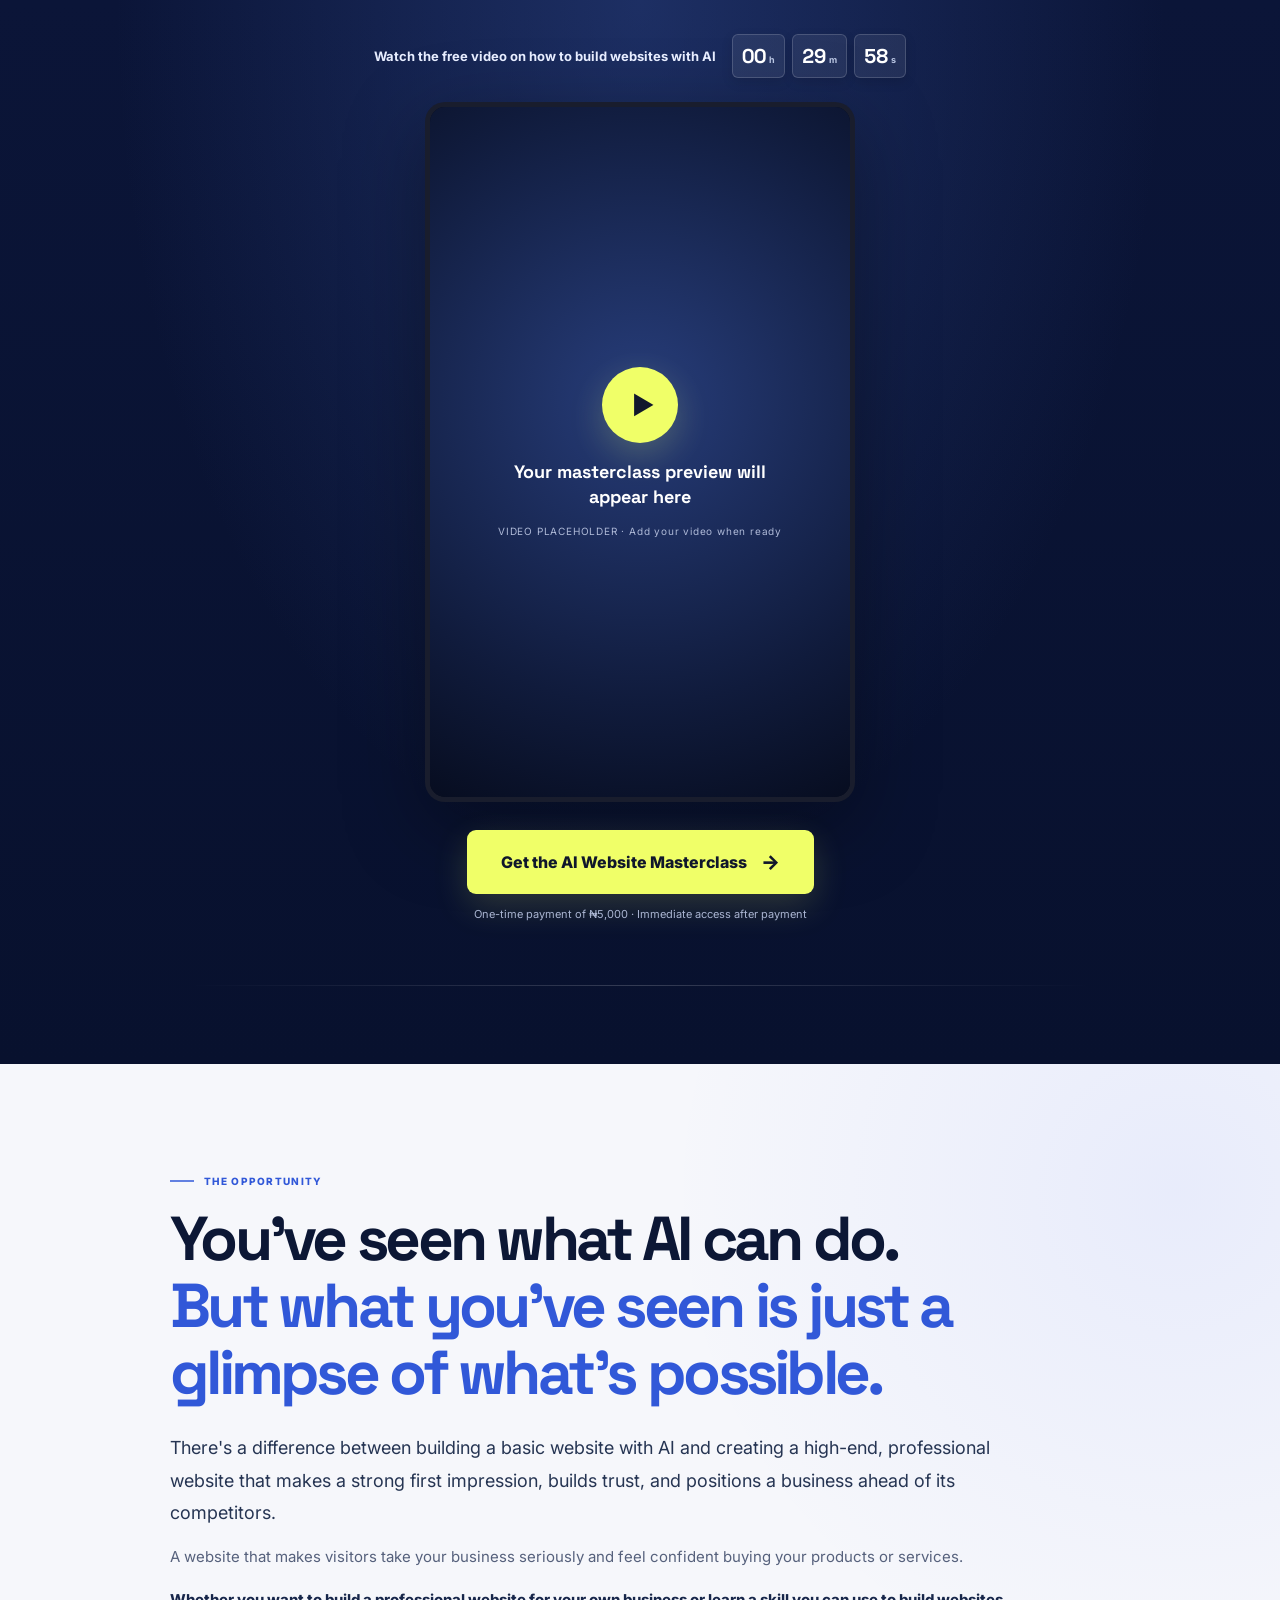
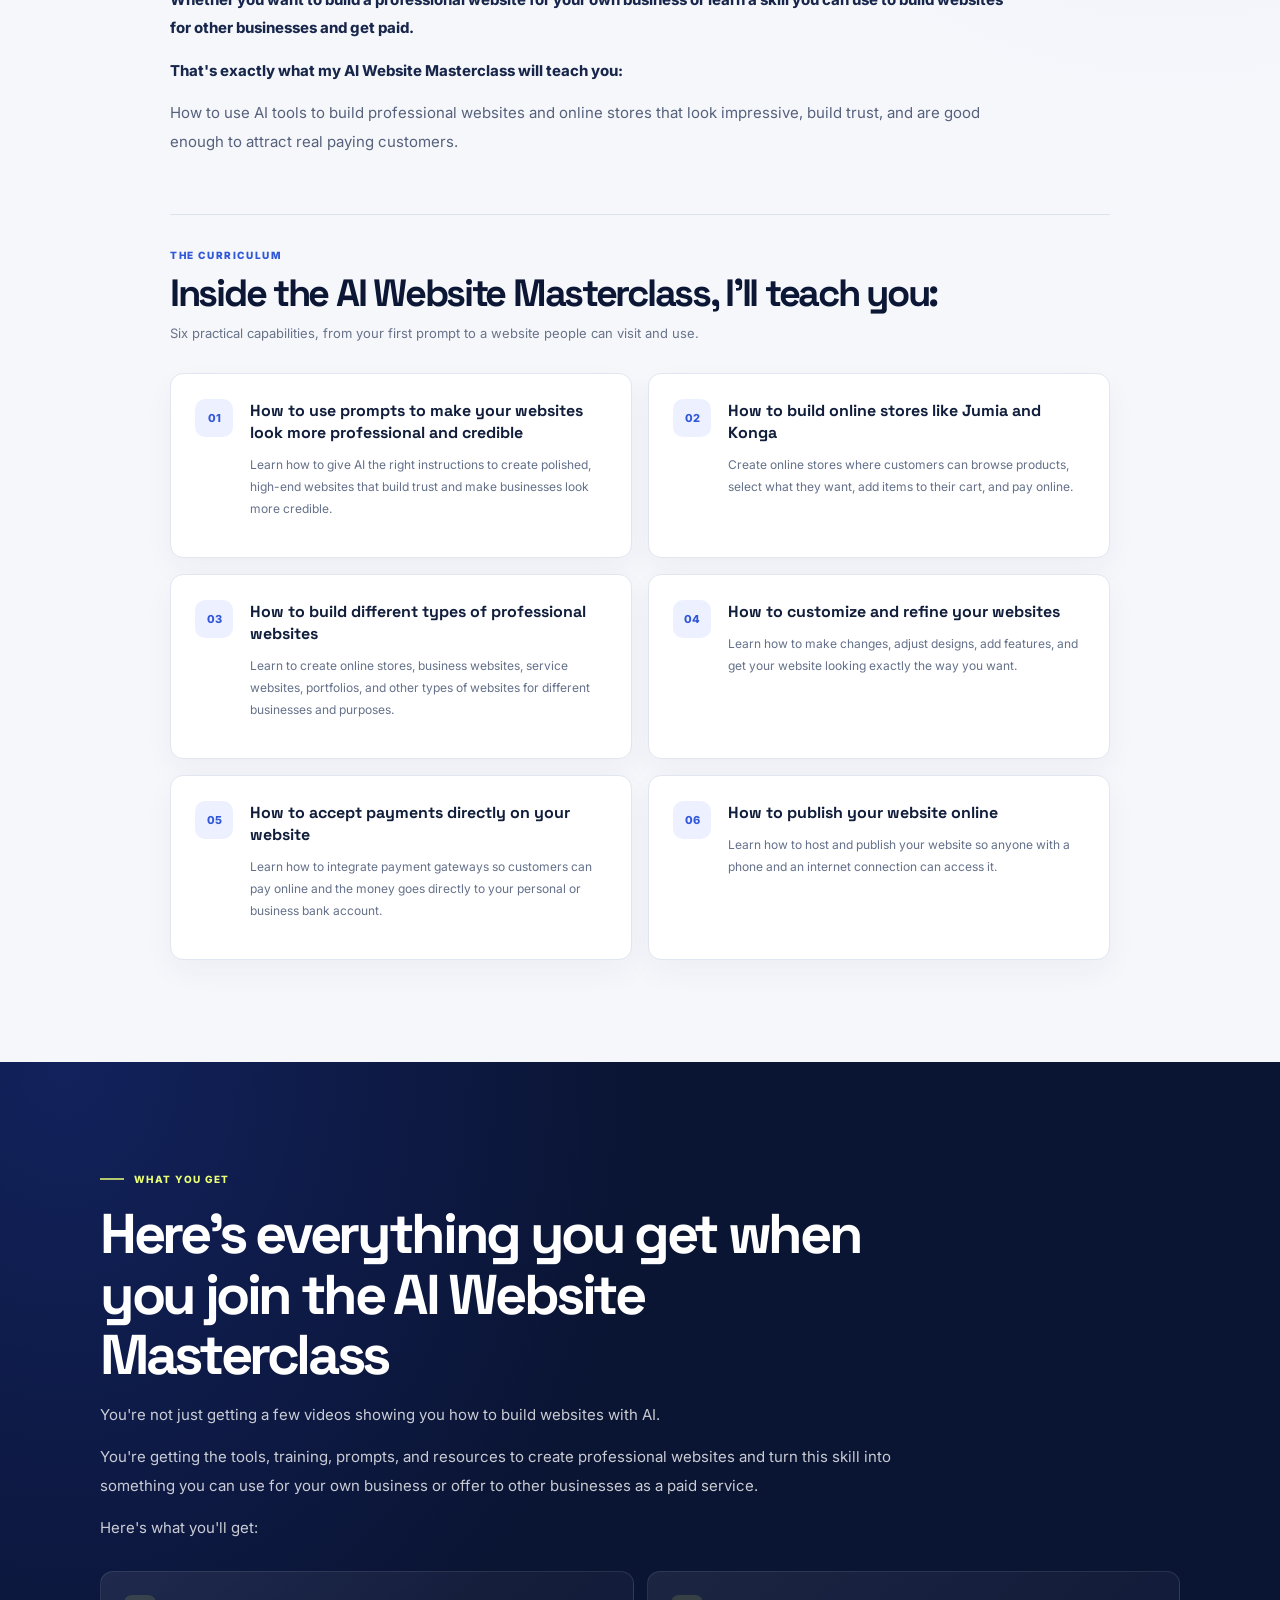
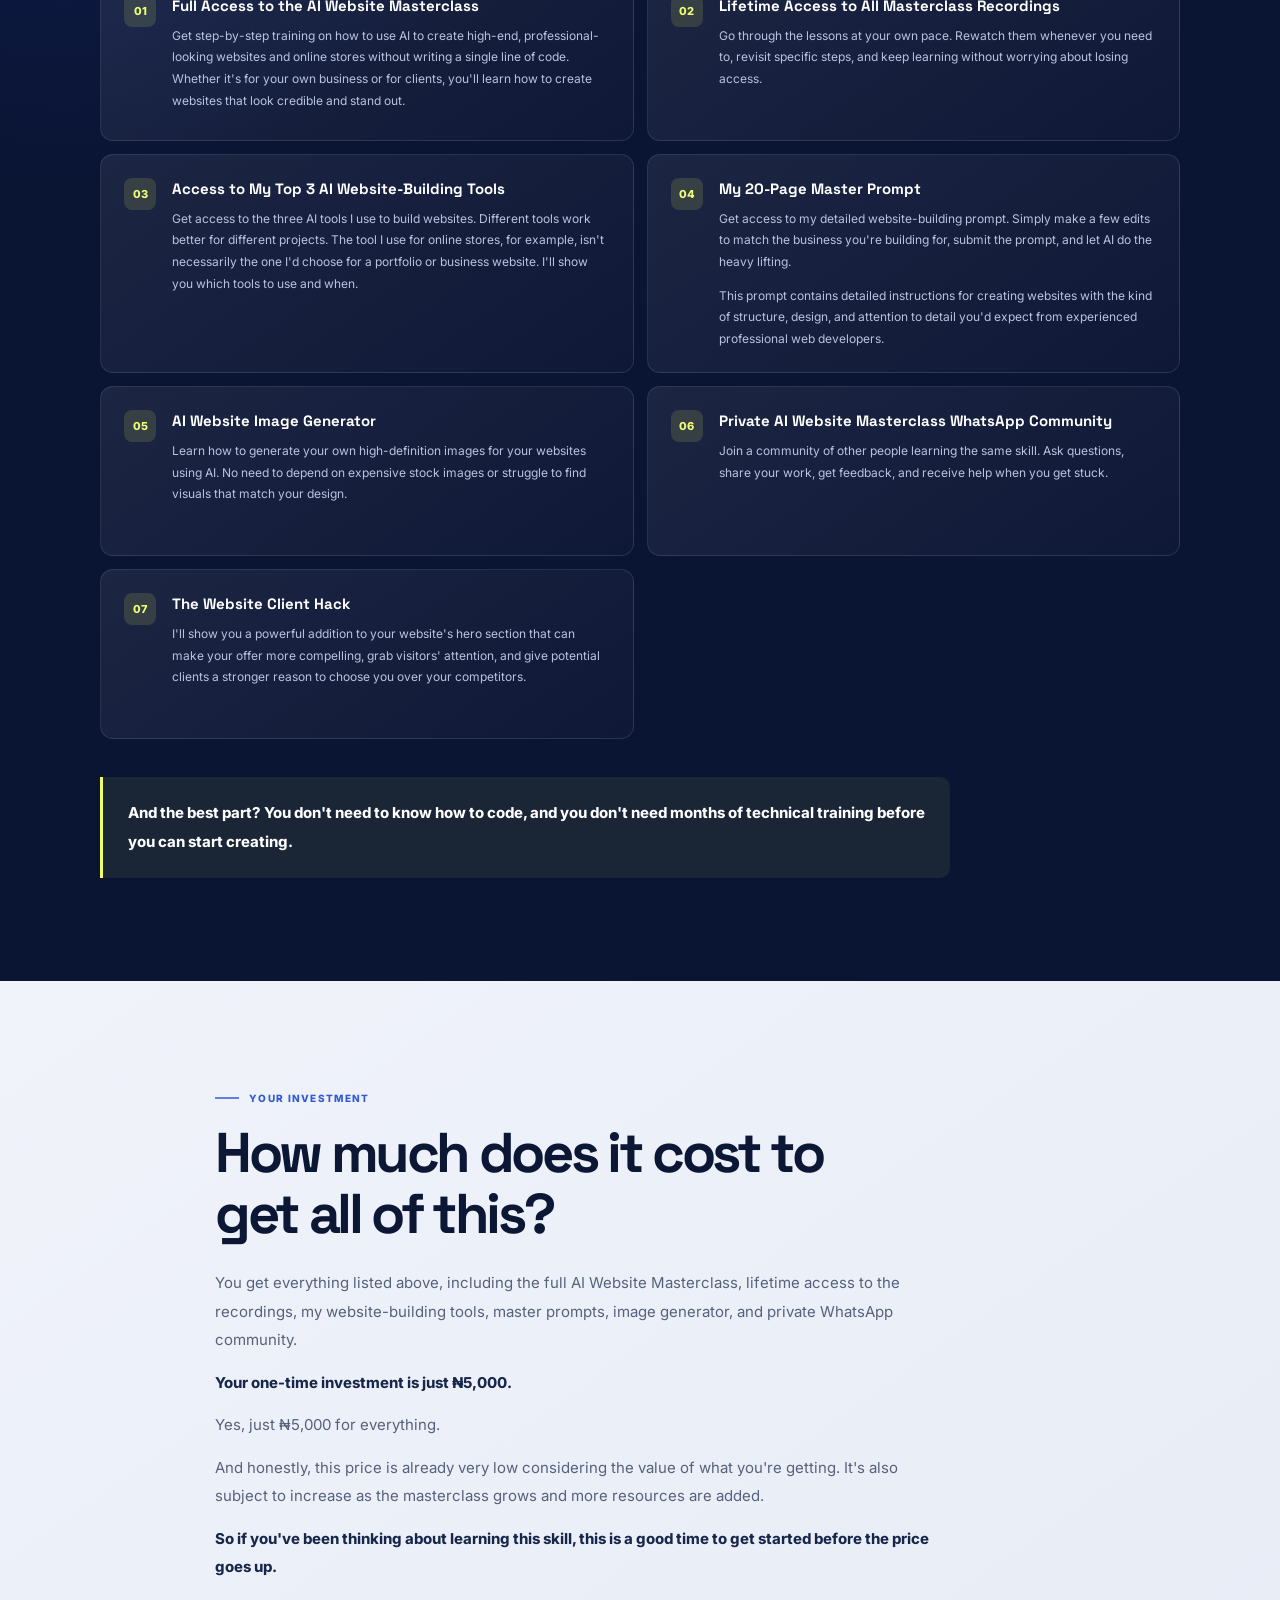
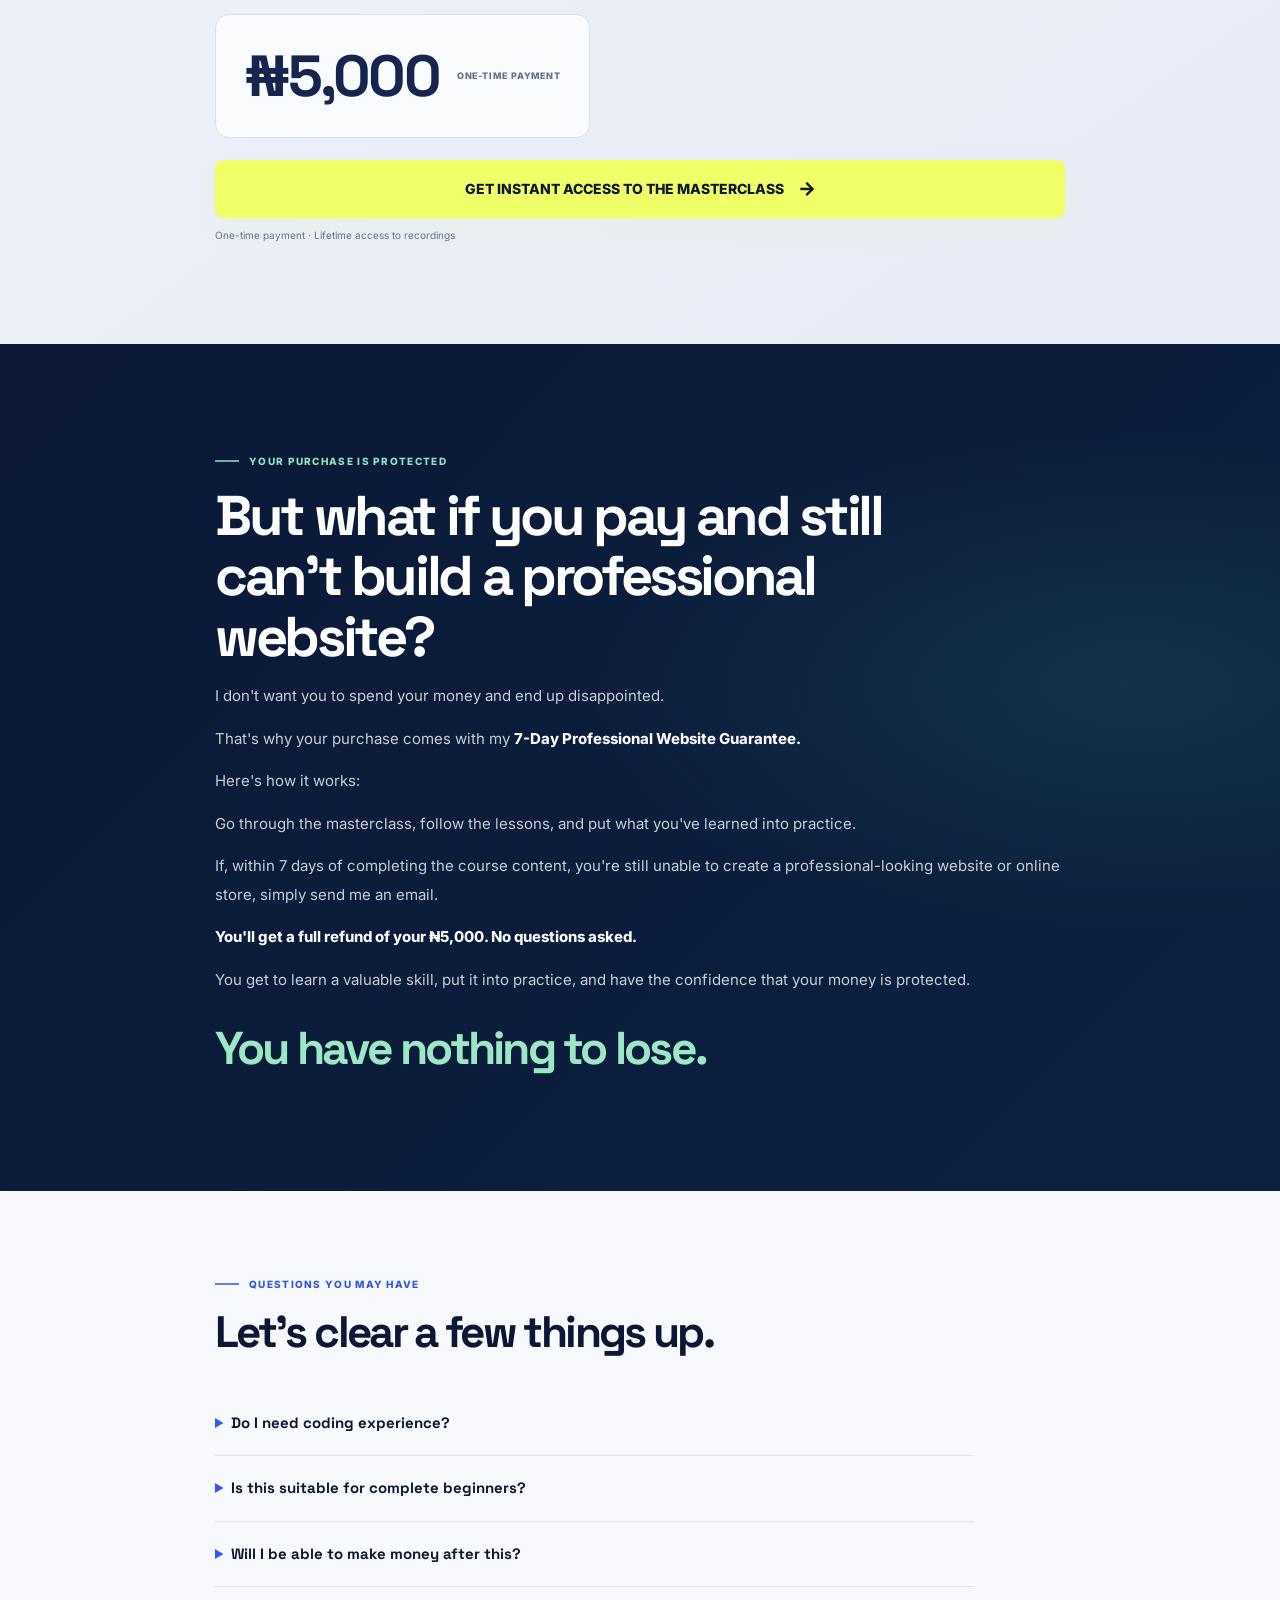
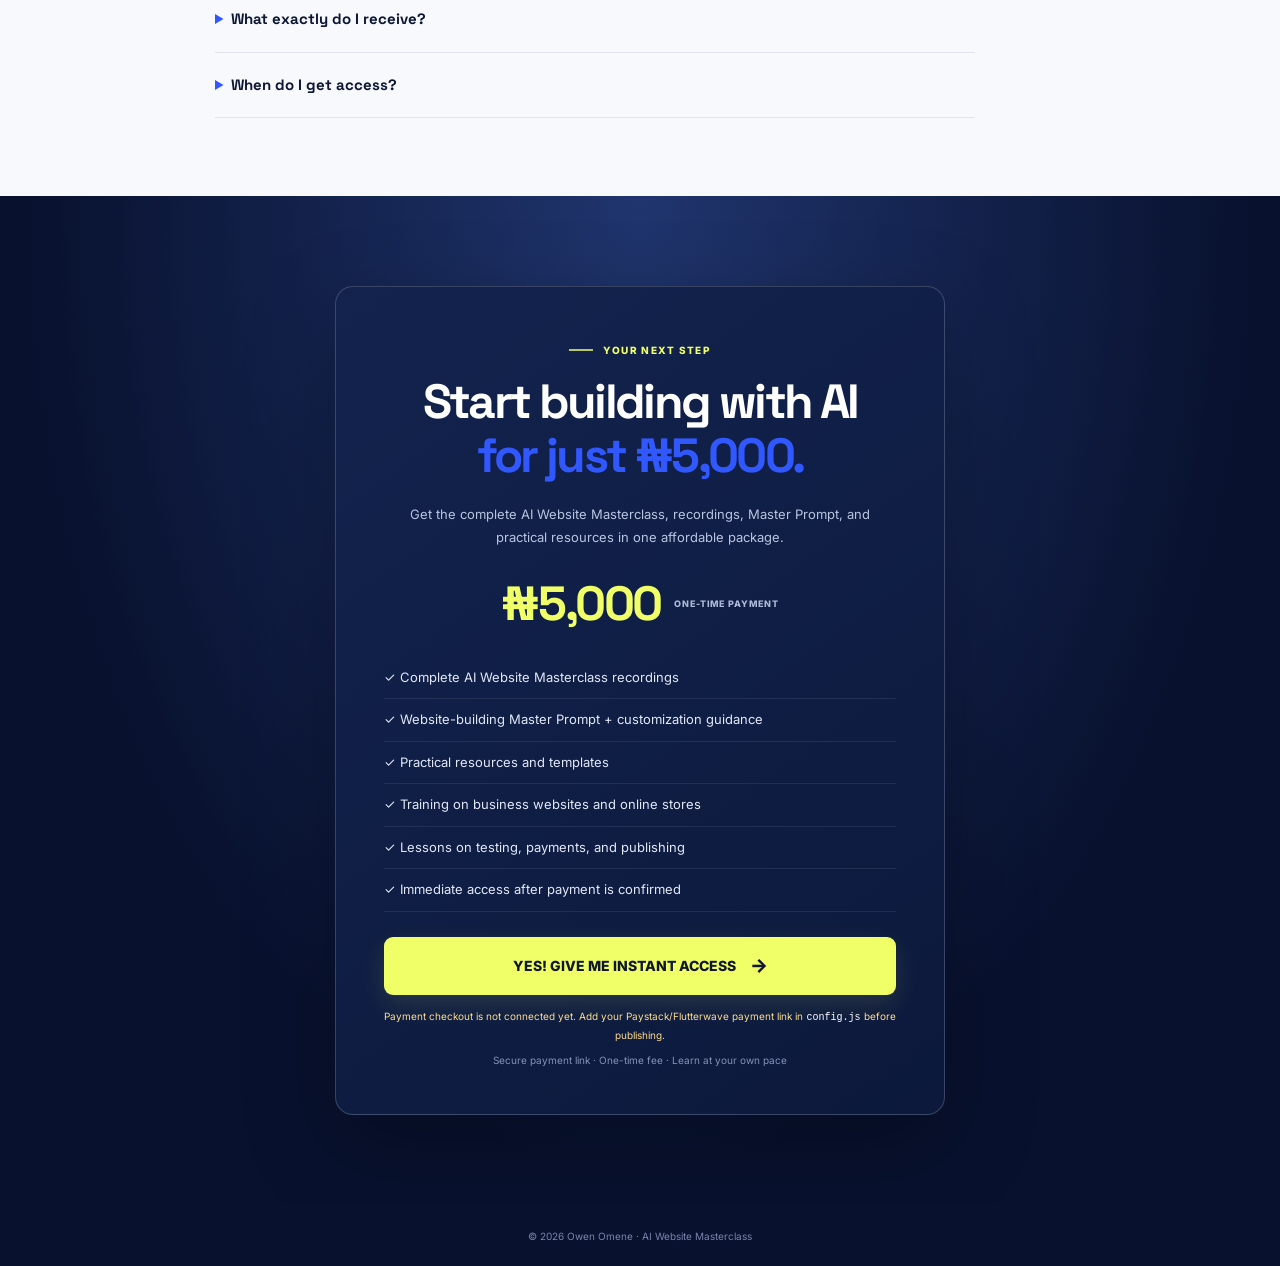
==== sales/index.html @ 0c5947be "Add files via upload" ====
<!doctype html><html lang="en"><head><meta charset="utf-8"><meta name="viewport" content="width=device-width,initial-scale=1"><meta name="theme-color" content="#0b1538"><meta name="description" content="Learn to build professional websites and online stores using AI. Get the AI Website Masterclass for ₦5,000 with immediate access."><title>AI Website Masterclass — Immediate Access for ₦5,000</title><link rel="preconnect" href="https://fonts.googleapis.com"><link rel="preconnect" href="https://fonts.gstatic.com" crossorigin><link href="https://fonts.googleapis.com/css2?family=Inter:wght@400;500;600;700;800&family=Space+Grotesk:wght@500;600;700&display=swap" rel="stylesheet"><link rel="stylesheet" href="../styles.css"><script src="../config.js"></script><script defer>document.addEventListener('DOMContentLoaded',()=>{const u=(window.APP_CONFIG||{}).PAYMENT_URL||'';document.querySelectorAll('[data-buy]').forEach(a=>{if(u && !u.includes('YOUR_'))a.href=u;else a.href='#checkout-note';});});</script></head><body class="sales-body">
<main>
<section class="sales-video-hero">
<div class="sales-timer-row"><span>Watch the free video on how to build websites with AI</span><div class="timer-boxes" aria-label="Offer timer"><div><strong id="timer-hours">00</strong><small>h</small></div><div><strong id="timer-minutes">30</strong><small>m</small></div><div><strong id="timer-seconds">00</strong><small>s</small></div></div></div>
<div class="sales-video-frame" id="sales-video"><div class="sales-video-placeholder"><div class="sales-play-icon">▶</div><strong>Your masterclass preview will appear here</strong><span>VIDEO PLACEHOLDER · Add your video when ready</span></div></div>
<a class="sales-video-cta" data-buy href="#checkout-note">Get the AI Website Masterclass <span>→</span></a>
<p class="sales-video-note">One-time payment of ₦5,000 · Immediate access after payment</p>
</section>

<section class="light-section opportunity-section"><div class="section-inner">
<div class="section-kicker">THE OPPORTUNITY</div>
<h2>You've seen what AI can do.<br><span>But what you've seen is just a glimpse of what's possible.</span></h2>
<p class="section-copy opportunity-lead">There's a difference between building a basic website with AI and creating a high-end, professional website that makes a strong first impression, builds trust, and positions a business ahead of its competitors.</p>
<p class="section-copy">A website that makes visitors take your business seriously and feel confident buying your products or services.</p>
<p class="section-copy"><strong>Whether you want to build a professional website for your own business or learn a skill you can use to build websites for other businesses and get paid.</strong></p>
<p class="section-copy"><strong>That's exactly what my AI Website Masterclass will teach you:</strong></p>
<p class="section-copy">How to use AI tools to build professional websites and online stores that look impressive, build trust, and are good enough to attract real paying customers.</p>
<div class="curriculum-intro"><span class="mini-kicker">THE CURRICULUM</span><h2 class="subsection-heading">Inside the AI Website Masterclass, I'll teach you:</h2><p>Six practical capabilities, from your first prompt to a website people can visit and use.</p></div>
<div class="curriculum training-grid">
<article><span class="module-number">01</span><div><h3>How to use prompts to make your websites look more professional and credible</h3><p>Learn how to give AI the right instructions to create polished, high-end websites that build trust and make businesses look more credible.</p></div></article>
<article><span class="module-number">02</span><div><h3>How to build online stores like Jumia and Konga</h3><p>Create online stores where customers can browse products, select what they want, add items to their cart, and pay online.</p></div></article>
<article><span class="module-number">03</span><div><h3>How to build different types of professional websites</h3><p>Learn to create online stores, business websites, service websites, portfolios, and other types of websites for different businesses and purposes.</p></div></article>
<article><span class="module-number">04</span><div><h3>How to customize and refine your websites</h3><p>Learn how to make changes, adjust designs, add features, and get your website looking exactly the way you want.</p></div></article>
<article><span class="module-number">05</span><div><h3>How to accept payments directly on your website</h3><p>Learn how to integrate payment gateways so customers can pay online and the money goes directly to your personal or business bank account.</p></div></article>
<article><span class="module-number">06</span><div><h3>How to publish your website online</h3><p>Learn how to host and publish your website so anyone with a phone and an internet connection can access it.</p></div></article>
</div>
</div></section>
<section class="dark-section value-section"><div class="section-inner">
<div class="section-kicker">WHAT YOU GET</div>
<h2>Here's everything you get when you join the AI Website Masterclass</h2>
<p class="section-copy">You're not just getting a few videos showing you how to build websites with AI.</p>
<p class="section-copy">You're getting the tools, training, prompts, and resources to create professional websites and turn this skill into something you can use for your own business or offer to other businesses as a paid service.</p>
<p class="section-copy">Here's what you'll get:</p>
<div class="curriculum included-grid">
<article><span class="module-number">01</span><div><h3>Full Access to the AI Website Masterclass</h3><p>Get step-by-step training on how to use AI to create high-end, professional-looking websites and online stores without writing a single line of code. Whether it's for your own business or for clients, you'll learn how to create websites that look credible and stand out.</p></div></article>
<article><span class="module-number">02</span><div><h3>Lifetime Access to All Masterclass Recordings</h3><p>Go through the lessons at your own pace. Rewatch them whenever you need to, revisit specific steps, and keep learning without worrying about losing access.</p></div></article>
<article><span class="module-number">03</span><div><h3>Access to My Top 3 AI Website-Building Tools</h3><p>Get access to the three AI tools I use to build websites. Different tools work better for different projects. The tool I use for online stores, for example, isn't necessarily the one I'd choose for a portfolio or business website. I'll show you which tools to use and when.</p></div></article>
<article><span class="module-number">04</span><div><h3>My 20-Page Master Prompt</h3><p>Get access to my detailed website-building prompt. Simply make a few edits to match the business you're building for, submit the prompt, and let AI do the heavy lifting.</p><p>This prompt contains detailed instructions for creating websites with the kind of structure, design, and attention to detail you'd expect from experienced professional web developers.</p></div></article>
<article><span class="module-number">05</span><div><h3>AI Website Image Generator</h3><p>Learn how to generate your own high-definition images for your websites using AI. No need to depend on expensive stock images or struggle to find visuals that match your design.</p></div></article>
<article><span class="module-number">06</span><div><h3>Private AI Website Masterclass WhatsApp Community</h3><p>Join a community of other people learning the same skill. Ask questions, share your work, get feedback, and receive help when you get stuck.</p></div></article>
<article><span class="module-number">07</span><div><h3>The Website Client Hack</h3><p>I'll show you a powerful addition to your website's hero section that can make your offer more compelling, grab visitors' attention, and give potential clients a stronger reason to choose you over your competitors.</p></div></article>
</div>
<p class="section-copy"><strong>And the best part? You don't need to know how to code, and you don't need months of technical training before you can start creating.</strong></p>
</div></section>
<section class="light-section investment-section"><div class="section-inner">
<div class="section-kicker">YOUR INVESTMENT</div>
<h2>How much does it cost to get all of this?</h2>
<p class="section-copy">You get everything listed above, including the full AI Website Masterclass, lifetime access to the recordings, my website-building tools, master prompts, image generator, and private WhatsApp community.</p>
<p class="section-copy"><strong>Your one-time investment is just ₦5,000.</strong></p>
<p class="section-copy">Yes, just ₦5,000 for everything.</p>
<p class="section-copy">And honestly, this price is already very low considering the value of what you're getting. It's also subject to increase as the masterclass grows and more resources are added.</p>
<p class="section-copy"><strong>So if you've been thinking about learning this skill, this is a good time to get started before the price goes up.</strong></p>
<div class="price-line investment-price"><span class="price">₦5,000</span><span class="price-note">ONE-TIME PAYMENT</span></div>
<a class="cta-button cta-button-wide" data-buy href="#checkout-note">GET INSTANT ACCESS TO THE MASTERCLASS <span>→</span></a>
<p class="safe-note">One-time payment · Lifetime access to recordings</p>
</div></section>
<section class="dark-section guarantee-section"><div class="section-inner">
<div class="section-kicker">YOUR PURCHASE IS PROTECTED</div>
<h2>But what if you pay and still can't build a professional website?</h2>
<p class="section-copy">I don't want you to spend your money and end up disappointed.</p>
<p class="section-copy">That's why your purchase comes with my <strong>7-Day Professional Website Guarantee.</strong></p>
<p class="section-copy">Here's how it works:</p>
<p class="section-copy">Go through the masterclass, follow the lessons, and put what you've learned into practice.</p>
<p class="section-copy">If, within 7 days of completing the course content, you're still unable to create a professional-looking website or online store, simply send me an email.</p>
<p class="section-copy"><strong>You'll get a full refund of your ₦5,000. No questions asked.</strong></p>
<p class="section-copy">You get to learn a valuable skill, put it into practice, and have the confidence that your money is protected.</p>
<h2><span>You have nothing to lose.</span></h2>
</div></section>
<section class="faq-section"><div class="section-inner"><div class="section-kicker">QUESTIONS YOU MAY HAVE</div><h2>Let's clear a few things up.</h2><div class="faq-list"><details><summary>Do I need coding experience?</summary><p>No prior coding experience is required to get started. You'll learn how to use AI tools to help generate and refine websites, while practising the process.</p></details><details><summary>Is this suitable for complete beginners?</summary><p>Yes. The masterclass is designed to introduce the process step by step. Be willing to follow along and practise.</p></details><details><summary>Will I be able to make money after this?</summary><p>The skill can be used to create websites for your own projects or offered as a service. Income isn't guaranteed; it depends on your practice, quality, marketing, and ability to find and serve clients.</p></details><details><summary>What exactly do I receive?</summary><p>You receive the masterclass recordings, the website-building Master Prompt, and practical resources and templates included in the training.</p></details><details><summary>When do I get access?</summary><p>Access is intended to be immediate after successful payment. The payment and delivery system must be connected before launch.</p></details></div></div></section>
<section class="offer-section" id="checkout-note"><div class="offer-card"><div class="section-kicker">YOUR NEXT STEP</div><h2>Start building with AI<br><span>for just ₦5,000.</span></h2><p class="offer-copy">Get the complete AI Website Masterclass, recordings, Master Prompt, and practical resources in one affordable package.</p><div class="price-line"><span class="price">₦5,000</span><span class="price-note">ONE-TIME PAYMENT</span></div><ul class="offer-list"><li>✓ Complete AI Website Masterclass recordings</li><li>✓ Website-building Master Prompt + customization guidance</li><li>✓ Practical resources and templates</li><li>✓ Training on business websites and online stores</li><li>✓ Lessons on testing, payments, and publishing</li><li>✓ Immediate access after payment is confirmed</li></ul><a class="cta-button cta-button-wide" data-buy href="#checkout-note">YES! GIVE ME INSTANT ACCESS <span>→</span></a><p class="checkout-note">Payment checkout is not connected yet. Add your Paystack/Flutterwave payment link in <code>config.js</code> before publishing.</p><p class="safe-note">Secure payment link · One-time fee · Learn at your own pace</p></div></section>
</main><footer class="sales-footer">© <span id="year"></span> Owen Omene · AI Website Masterclass<script>document.getElementById('year').textContent=new Date().getFullYear()</script></footer><script>
// Preview timer: 30 minutes per visit. Adjust SALES_TIMER_MINUTES below if needed.
(()=>{const SALES_TIMER_MINUTES=30;let remaining=SALES_TIMER_MINUTES*60;
const h=document.getElementById('timer-hours'),m=document.getElementById('timer-minutes'),sec=document.getElementById('timer-seconds');
function tick(){const hours=Math.floor(remaining/3600),minutes=Math.floor((remaining%3600)/60),seconds=remaining%60;
if(h)h.textContent=String(hours).padStart(2,'0');if(m)m.textContent=String(minutes).padStart(2,'0');if(sec)sec.textContent=String(seconds).padStart(2,'0');
if(remaining>0)remaining--;else remaining=SALES_TIMER_MINUTES*60;}
tick();setInterval(tick,1000);})();
</script></body></html>
---- styles.css ----
:root {
  --bg: #0b1538;
  --bg-deep: #08112e;
  --panel: #111f49;
  --panel-border: rgba(255,255,255,.13);
  --text: #ffffff;
  --muted: #c3cbe0;
  --subtle: #8f9cbd;
  --accent: #f0ff68;
  --accent-ink: #10172b;
  --error: #ff9a9a;
  --success: #c8f5bd;
}
* { box-sizing: border-box; }
html { min-height: 100%; background: var(--bg-deep); }
body {
  margin: 0; min-height: 100vh; color: var(--text);
  background: radial-gradient(ellipse at 50% -18%, #1b2b5d 0%, var(--bg) 47%, var(--bg-deep) 100%);
  font-family: "Inter", sans-serif; -webkit-font-smoothing: antialiased;
}
.page-shell { min-height: 100vh; padding: 54px 22px 44px; display: flex; justify-content: center; }
.hero { width: 100%; max-width: 680px; text-align: center; }
.intro-label {
  display: inline-flex; align-items: center; gap: 10px; padding: 13px 19px;
  border-radius: 8px; background: var(--accent); color: var(--accent-ink);
  font-size: 12px; line-height: 1.2; font-weight: 800; letter-spacing: .055em;
}
.label-dot { width: 7px; height: 7px; border-radius: 50%; background: #17234b; }
h1 {
  margin: 31px auto 20px; max-width: 660px;
  font: 700 clamp(40px, 7.2vw, 64px)/1.06 "Space Grotesk", sans-serif;
  letter-spacing: -.065em;
}
h1 span { color: var(--accent); }
.intro-copy { max-width: 610px; margin: 0 auto; color: var(--muted); font-size: 15px; line-height: 1.75; }
.intro-copy-second { margin-top: 8px; }
.instructor {
  display: flex; align-items: center; justify-content: center; gap: 14px;
  max-width: 520px; margin: 28px auto 21px; text-align: left;
}
.instructor-photo {
  width: 64px; height: 64px; flex: 0 0 64px; border-radius: 50%;
  object-fit: cover; object-position: center 34%; border: 2px solid rgba(255,255,255,.45);
}
.instructor-copy { max-width: 390px; }
.instructor-copy p { margin: 0; color: var(--muted); font-size: 12px; line-height: 1.55; }
.instructor-copy .trainer-name { margin-bottom: 3px; color: white; font-size: 13px; }
.trainer-name strong { font-weight: 700; }
.training-meta {
  display: flex; align-items: center; justify-content: center; gap: 11px;
  margin: 0 auto 18px; color: #d9e0f2; font-size: 10px; font-weight: 700; letter-spacing: .08em;
}
.meta-pill { background: rgba(255,255,255,.09); color: var(--accent); padding: 7px 10px; border-radius: 4px; }
.meta-separator { width: 4px; height: 4px; border-radius: 50%; background: var(--subtle); }
.form-card {
  position: relative; overflow: hidden; max-width: 640px; margin: 0 auto;
  padding: 29px 34px 25px; border: 1px solid var(--panel-border); border-radius: 14px;
  background: linear-gradient(145deg, rgba(21,36,81,.98), rgba(13,27,64,.98));
  box-shadow: 0 22px 65px rgba(0,0,0,.19);
}
.form-topline { position: absolute; inset: 0 0 auto; height: 3px; background: var(--accent); }
.form-kicker { display: flex; align-items: center; justify-content: center; gap: 9px; color: #d5def5; font-size: 10px; font-weight: 700; letter-spacing: .07em; }
.form-kicker span:first-child { color: var(--accent); }
.tiny-dot { color: var(--subtle); }
h2 { margin: 15px 0 8px; font: 700 25px/1.2 "Space Grotesk", sans-serif; letter-spacing: -.04em; }
.form-description { max-width: 470px; margin: 0 auto 22px; color: var(--muted); font-size: 12px; line-height: 1.65; }
form { text-align: left; max-width: 470px; margin: 0 auto; }
label { display: block; margin: 0 0 7px; color: #f3f5fb; font-size: 12px; font-weight: 600; }
input {
  display: block; width: 100%; height: 49px; margin: 0 0 15px; padding: 0 14px;
  border: 1px solid rgba(255,255,255,.17); border-radius: 7px; outline: none;
  background: #fff; color: #171717; font: 14px "Inter", sans-serif;
  transition: border-color .15s, box-shadow .15s;
}
input::placeholder { color: #8a8a8a; }
input:focus { border-color: var(--accent); box-shadow: 0 0 0 3px rgba(240,255,104,.16); }
input[aria-invalid="true"] { border-color: #ff8e8e; }
button {
  display: flex; align-items: center; justify-content: center; gap: 12px;
  width: 100%; min-height: 53px; margin-top: 7px; padding: 13px 18px;
  border: 0; border-radius: 7px; background: var(--accent); color: var(--accent-ink);
  cursor: pointer; font: 800 13px "Inter", sans-serif; letter-spacing: .045em;
  transition: transform .15s, filter .15s, opacity .15s;
}
button:hover { filter: brightness(1.04); transform: translateY(-1px); }
button:focus-visible { outline: 3px solid white; outline-offset: 3px; }
button:disabled { cursor: wait; opacity: .72; transform: none; }
.button-arrow { font-size: 18px; line-height: 1; }
.form-message { min-height: 18px; margin: 9px 0 0; font-size: 12px; line-height: 1.5; text-align: center; }
.form-message.error { color: var(--error); }
.form-message.success { color: var(--success); }
.privacy-note { margin: 13px 0 0; color: var(--subtle); font-size: 10px; line-height: 1.55; }
.bottom-note { margin: 20px 0 0; color: rgba(195,203,224,.55); font-size: 10px; }
@media (max-width: 600px) {
  .page-shell { padding: 32px 17px 30px; }
  .intro-label { max-width: 100%; padding: 11px 12px; font-size: 9px; letter-spacing: .04em; }
  h1 { margin: 27px auto 17px; font-size: clamp(37px, 10.2vw, 52px); line-height: 1.07; letter-spacing: -.06em; }
  .desktop-break { display: none; }
  .intro-copy { font-size: 13px; line-height: 1.7; }
  .instructor { margin: 23px auto 18px; gap: 11px; }
  .instructor-photo { width: 56px; height: 56px; flex-basis: 56px; }
  .instructor-copy p { font-size: 11px; }
  .instructor-copy .trainer-name { font-size: 12px; }
  .training-meta { gap: 8px; font-size: 8px; letter-spacing: .055em; }
  .form-card { padding: 25px 18px 21px; border-radius: 12px; }
  h2 { font-size: 22px; }
  .form-description { font-size: 11px; margin-bottom: 19px; }
  input { height: 48px; font-size: 14px; }
  button { min-height: 52px; font-size: 12px; }
}
@media (prefers-reduced-motion: reduce) {
  *, *::before, *::after { scroll-behavior: auto !important; transition: none !important; }
}

/* Funnel: free training watch page */
.watch-body { background: radial-gradient(ellipse at 50% -12%, #1b2b5d 0%, var(--bg) 45%, var(--bg-deep) 100%); }
.watch-wrap { width: min(100% - 36px, 780px); margin: 0 auto; padding: 38px 0 70px; text-align: center; }
.watch-label { display: inline-block; color: var(--accent); font-size: 11px; font-weight: 800; letter-spacing: .12em; margin-bottom: 17px; }
.watch-title { font: 700 clamp(34px, 6vw, 58px)/1.08 "Space Grotesk", sans-serif; letter-spacing: -.055em; margin: 0 0 17px; }
.watch-title span { color: var(--accent); }
.watch-subtitle { color: var(--muted); font-size: 15px; line-height: 1.7; margin: 0 auto 26px; max-width: 610px; }
.video-frame { width: min(100%, 440px); margin: 0 auto; aspect-ratio: 9 / 16; max-height: 720px; border: 1px solid rgba(255,255,255,.18); border-radius: 17px; overflow: hidden; background: #050a1b; box-shadow: 0 24px 80px rgba(0,0,0,.35); }
.video-placeholder { height: 100%; display: flex; flex-direction: column; align-items: center; justify-content: center; gap: 13px; color: #fff; background: linear-gradient(145deg, #1a2853, #070d22); padding: 22px; }
.play-icon { display: grid; place-items: center; width: 72px; height: 72px; padding-left: 5px; border-radius: 18px; background: #3158ff; font-size: 26px; box-shadow: 0 10px 32px rgba(49,88,255,.35); }
.video-placeholder strong { font: 700 19px "Space Grotesk", sans-serif; }
.video-placeholder span { font-size: 11px; color: #aeb9d7; }
.watch-cta { margin: 30px auto 0; max-width: 600px; }
.watch-cta p { color: #e6eaf7; font-weight: 600; font-size: 16px; margin: 0 0 16px; }
.cta-button { display: inline-flex; align-items: center; justify-content: center; gap: 14px; text-decoration: none; background: var(--accent); color: var(--accent-ink); padding: 17px 23px; border-radius: 8px; font-weight: 800; font-size: 14px; line-height: 1.3; box-shadow: 0 9px 26px rgba(240,255,104,.12); transition: transform .15s, filter .15s; }
.cta-button:hover { transform: translateY(-2px); filter: brightness(1.04); }
.cta-button span { font-size: 19px; }
.watch-cta small { display: block; margin-top: 12px; color: var(--subtle); font-size: 11px; }

/* Sales page */
.sales-body { background: var(--bg-deep); }
.sales-nav { display: flex; align-items: center; justify-content: space-between; width: min(100% - 48px, 1120px); margin: auto; padding: 23px 0; border-bottom: 1px solid rgba(255,255,255,.09); }
.brand { display: inline-flex; align-items: center; gap: 9px; color: white; text-decoration: none; font-weight: 800; font-size: 12px; letter-spacing: .07em; }
.brand-mark { display: grid; place-items: center; width: 29px; height: 29px; border-radius: 7px; background: var(--accent); color: var(--accent-ink); font: 700 17px "Space Grotesk", sans-serif; }
.nav-note { color: #aeb8d6; font-size: 10px; letter-spacing: .1em; font-weight: 700; }
.sales-hero { text-align: center; padding: 77px 22px 83px; max-width: 1000px; margin: auto; }
.sales-eyebrow { display: inline-flex; align-items: center; gap: 9px; background: rgba(240,255,104,.1); border: 1px solid rgba(240,255,104,.23); color: var(--accent); border-radius: 5px; padding: 10px 13px; font-size: 10px; font-weight: 800; letter-spacing: .07em; }
.sales-hero h1 { max-width: 950px; margin: 28px auto 20px; font: 700 clamp(37px, 6.6vw, 68px)/1.08 "Space Grotesk", sans-serif; letter-spacing: -.065em; }
.sales-hero h1 span { color: var(--accent); }
.sales-lead { max-width: 730px; margin: auto; color: #c3cbe0; font-size: 16px; line-height: 1.8; }
.hero-proof { display: flex; justify-content: center; flex-wrap: wrap; gap: 12px 23px; margin: 25px 0 29px; color: #e3e9fa; font-size: 12px; font-weight: 600; }
.hero-proof span::first-letter { color: var(--accent); }
.under-cta { color: #8f9cbd; font-size: 11px; margin-top: 13px; }
.light-section { background: #f1f4fb; color: #0c1735; padding: 76px 22px; }
.section-inner { max-width: 980px; margin: 0 auto; }
.section-kicker { color: #3158ff; font-size: 10px; font-weight: 800; letter-spacing: .13em; margin-bottom: 14px; }
.section-inner h2, .offer-card h2 { margin: 0 0 20px; font: 700 clamp(31px, 4.8vw, 48px)/1.12 "Space Grotesk", sans-serif; letter-spacing: -.055em; }
.section-inner h2 span, .offer-card h2 span { color: #3158ff; }
.section-copy { max-width: 760px; color: #56617c; font-size: 15px; line-height: 1.85; margin: 0; }
.benefit-grid { display: grid; grid-template-columns: repeat(3, 1fr); gap: 16px; margin-top: 37px; }
.benefit { padding: 24px; background: white; border: 1px solid #e1e6f1; border-radius: 12px; box-shadow: 0 8px 28px rgba(18,36,82,.035); }
.benefit-icon { display: grid; place-items: center; width: 37px; height: 37px; border-radius: 9px; background: #e8edff; color: #3158ff; font-size: 20px; font-weight: 800; }
.benefit h3 { margin: 17px 0 9px; font: 700 17px/1.25 "Space Grotesk", sans-serif; }
.benefit p { color: #626d86; font-size: 12px; line-height: 1.75; margin: 0; }
.dark-section { background: #0b1538; color: white; padding: 78px 22px; }
.dark-section .section-kicker { color: var(--accent); }
.dark-section .section-inner h2 { margin-bottom: 15px; }
.dark-section .section-copy { color: #aeb9d7; }
.curriculum { display: grid; grid-template-columns: 1fr 1fr; gap: 0 28px; margin-top: 35px; }
.curriculum article { display: flex; gap: 15px; padding: 19px 0; border-top: 1px solid rgba(255,255,255,.12); }
.module-number { flex: 0 0 32px; display: grid; place-items: center; height: 32px; border-radius: 8px; background: rgba(240,255,104,.1); color: var(--accent); font-size: 11px; font-weight: 800; }
.curriculum h3 { margin: 0 0 7px; font: 700 15px/1.35 "Space Grotesk", sans-serif; }
.curriculum p { margin: 0; color: #aeb9d7; font-size: 11px; line-height: 1.75; }
.bonus-grid { display: grid; grid-template-columns: repeat(3,1fr); gap: 15px; margin-top: 34px; }
.bonus-card { background: white; border: 1px solid #e0e6f2; border-radius: 11px; padding: 23px; }
.bonus-tag { display: inline-block; background: #eaf0ff; color: #3158ff; font-size: 9px; font-weight: 800; letter-spacing: .08em; padding: 6px 8px; border-radius: 4px; }
.bonus-card h3 { margin: 15px 0 8px; font: 700 17px "Space Grotesk", sans-serif; }
.bonus-card p { margin: 0; color: #65708a; font-size: 12px; line-height: 1.75; }
.who-section { background: #e6ebf6; color: #0c1735; padding: 76px 22px; }
.who-grid { display: grid; grid-template-columns: 1.1fr .9fr; gap: 35px; align-items: start; }
.who-grid h2 { margin-bottom: 22px; }
.check-list, .not-card ul { list-style: none; margin: 0; padding: 0; }
.check-list li { position: relative; padding: 12px 0 12px 30px; border-bottom: 1px solid rgba(12,23,53,.09); color: #47536f; font-size: 13px; line-height: 1.6; }
.check-list li::before { content: "✓"; position: absolute; left: 0; top: 12px; color: #3158ff; font-weight: 900; }
.not-card { background: #fff; border: 1px solid #dce2ee; border-radius: 12px; padding: 26px; }
.not-card h3 { font: 700 19px "Space Grotesk", sans-serif; margin: 0 0 13px; }
.not-card li { color: #6a748b; font-size: 12px; line-height: 1.75; padding: 5px 0; }
.not-card li::before { content: "×  "; color: #d65b5b; font-weight: 800; }
.not-card p { border-top: 1px solid #e7eaf1; padding-top: 14px; margin: 14px 0 0; color: #7a8499; font-size: 11px; line-height: 1.7; }
.faq-section { background: #f7f8fc; color: #0c1735; padding: 75px 22px; }
.faq-list { max-width: 760px; margin-top: 27px; }
.faq-list details { border-bottom: 1px solid #dfe4ef; padding: 18px 0; }
.faq-list summary { cursor: pointer; font: 700 15px "Space Grotesk", sans-serif; }
.faq-list summary::marker { color: #3158ff; }
.faq-list details p { margin: 12px 0 0; color: #626d86; font-size: 13px; line-height: 1.8; max-width: 690px; }
.offer-section { background: radial-gradient(ellipse at 50% 0%, #1b2b5d, #08112e 70%); padding: 78px 22px; }
.offer-card { max-width: 610px; margin: auto; padding: 38px; border: 1px solid rgba(255,255,255,.15); border-radius: 15px; background: linear-gradient(145deg, #13234e, #0c193c); box-shadow: 0 30px 90px rgba(0,0,0,.25); color: white; text-align: center; }
.offer-card .section-kicker { color: var(--accent); }
.offer-card h2 { font-size: clamp(32px, 5vw, 45px); }
.offer-copy { color: #b9c4e0; font-size: 13px; line-height: 1.8; max-width: 480px; margin: 0 auto 23px; }
.price-line { display: flex; align-items: center; justify-content: center; gap: 13px; margin: 10px 0 23px; }
.price { font: 700 48px "Space Grotesk", sans-serif; color: var(--accent); letter-spacing: -.05em; }
.price-note { color: #aeb9d7; font-size: 9px; font-weight: 800; letter-spacing: .1em; }
.offer-list { text-align: left; list-style: none; padding: 0; margin: 0 0 25px; }
.offer-list li { padding: 9px 0; border-bottom: 1px solid rgba(255,255,255,.08); color: #e2e8f7; font-size: 12px; line-height: 1.5; }
.cta-button-wide { width: 100%; min-height: 58px; }
.checkout-note { margin: 13px 0 0; color: #ffdc8b; font-size: 10px; line-height: 1.65; }
.checkout-note code { color: white; }
.safe-note { color: #8593b8; font-size: 10px; margin: 11px 0 0; }
.sales-footer { text-align: center; padding: 25px 15px; color: #7886ad; font-size: 10px; background: #08112e; }
@media (max-width: 700px) {
 .sales-nav { width: calc(100% - 34px); padding: 17px 0; } .nav-note { font-size: 8px; }
 .sales-hero { padding: 55px 17px 65px; } .sales-hero h1 { font-size: clamp(35px, 9vw, 48px); }
 .sales-lead { font-size: 14px; } .hero-proof { gap: 10px 14px; font-size: 10px; }
 .light-section,.dark-section,.who-section,.faq-section { padding: 58px 18px; }
 .benefit-grid,.bonus-grid { grid-template-columns: 1fr; gap: 12px; }
 .curriculum { grid-template-columns: 1fr; }
 .who-grid { grid-template-columns: 1fr; gap: 26px; }
 .offer-section { padding: 55px 15px; } .offer-card { padding: 29px 19px; }
 .price { font-size: 42px; }
 .watch-wrap { padding-top: 28px; } .watch-title { font-size: clamp(32px, 9vw, 44px); }
 .watch-subtitle { font-size: 13px; }
}

/* Sales page video-first layout inspired by the user's reference */
.sales-video-hero{min-height:560px;text-align:center;padding:32px 18px 70px;background:radial-gradient(ellipse at 50% -10%,#1b2b5d 0%,var(--bg) 48%,var(--bg-deep) 100%);}
.sales-timer-row{display:flex;align-items:center;justify-content:center;gap:16px;flex-wrap:wrap;margin:0 auto 24px;color:var(--accent);font-size:13px;font-weight:700;}
.timer-boxes{display:flex;gap:7px;}
.timer-boxes>div{display:flex;align-items:baseline;gap:3px;background:#172448;border:1px solid #34446e;border-radius:6px;padding:8px 9px;color:#fff;min-width:48px;justify-content:center;box-shadow:0 4px 12px rgba(0,0,0,.12);}
.timer-boxes strong{font:700 20px "Space Grotesk",sans-serif;font-variant-numeric:tabular-nums;}
.timer-boxes small{font-size:9px;color:#b9c5e2;}
.sales-video-frame{width:min(100%,480px);aspect-ratio:9/16;max-height:700px;margin:0 auto;border:1px solid rgba(255,255,255,.25);border-radius:16px;overflow:hidden;background:#050a1b;box-shadow:0 24px 80px rgba(0,0,0,.35);}
.sales-video-placeholder{height:100%;display:flex;flex-direction:column;align-items:center;justify-content:center;gap:16px;padding:24px;background:linear-gradient(145deg,#1a2853,#070d22);color:#fff;}
.sales-play-icon{display:grid;place-items:center;width:88px;height:80px;padding-left:6px;border-radius:13px;background:rgba(49,88,255,.88);font-size:32px;box-shadow:0 10px 32px rgba(49,88,255,.35);}
.sales-video-placeholder strong{font:700 18px "Space Grotesk",sans-serif;max-width:300px;line-height:1.4;}
.sales-video-placeholder span{font-size:10px;color:#aeb9d7;letter-spacing:.08em;}
.sales-video-cta{display:inline-flex;align-items:center;justify-content:center;gap:14px;margin:28px auto 0;text-decoration:none;background:var(--accent);color:var(--accent-ink);padding:20px 30px;border-radius:8px;font-weight:800;font-size:16px;min-height:64px;box-shadow:0 9px 26px rgba(240,255,104,.12);transition:transform .15s,filter .15s;}
.sales-video-cta:hover{transform:translateY(-2px);filter:brightness(1.04);}
.sales-video-cta span{font-size:20px;}
.sales-video-note{margin:13px 0 0;color:#8f9cbd;font-size:11px;}
@media(max-width:600px){.sales-video-hero{padding:27px 14px 55px;}.sales-timer-row{gap:10px;font-size:11px;}.sales-video-frame{width:min(100%,390px);}.sales-video-cta{width:min(100%,390px);padding:17px 18px;font-size:14px;}}

/* Updated long-form sales page */
.subsection-heading{margin:34px 0 18px;font-family:"Space Grotesk",sans-serif;font-size:clamp(1.35rem,2.6vw,2rem);line-height:1.2;color:inherit}
.section-inner>.section-copy{max-width:850px}
.dark-section .section-inner>.section-copy{color:rgba(255,255,255,.78)}
.curriculum article p+p{margin-top:12px}

/* SALES PAGE REFINEMENT: stronger hierarchy, rhythm and section identities */
.sales-body{background:#08112e}
.sales-video-hero{padding:34px 20px 78px;background:radial-gradient(ellipse at 50% 0%,rgba(54,83,160,.42),transparent 58%),linear-gradient(180deg,#0b1538 0%,#08112e 100%)}
.sales-video-hero:after{content:"";display:block;width:min(900px,88%);height:1px;margin:64px auto 0;background:linear-gradient(90deg,transparent,rgba(255,255,255,.18),transparent)}
.sales-timer-row{color:#e7edff;font-size:13px}.timer-boxes>div{background:rgba(255,255,255,.07);border-color:rgba(255,255,255,.16)}
.sales-video-frame{width:min(100%,430px);border:5px solid rgba(255,255,255,.08);border-radius:20px}
.sales-video-placeholder{background:radial-gradient(circle at 50% 42%,#273d7a,#101b3c 68%,#070d20)}
.sales-play-icon{border-radius:50%;width:76px;height:76px;background:var(--accent);color:#11182c;font-size:25px;box-shadow:0 12px 35px rgba(240,255,104,.2)}
.sales-video-cta{border-radius:9px;padding:19px 34px;box-shadow:0 12px 35px rgba(240,255,104,.16)}.sales-video-note{color:#aab5d2}
.section-inner{max-width:1080px}.light-section,.dark-section{position:relative;overflow:hidden}
.light-section{padding:clamp(64px,8vw,104px) 24px}.dark-section{padding:clamp(68px,8vw,108px) 24px}
.section-kicker{display:inline-flex;align-items:center;gap:10px;margin-bottom:19px}.section-kicker:before{content:"";width:24px;height:2px;background:currentColor;opacity:.75}
.section-inner h2{max-width:850px;font-size:clamp(34px,5vw,56px);line-height:1.08;letter-spacing:-.06em;margin-bottom:25px}
.section-copy{max-width:790px;font-size:15px;line-height:1.9}.section-inner>.section-copy+.section-copy{margin-top:14px}
.section-inner>.section-copy strong{color:#17264a;font-weight:750}.dark-section .section-inner>.section-copy strong{color:#fff}
.opportunity-section{background:#f6f7fb;background-image:radial-gradient(circle at 92% 8%,rgba(49,88,255,.07),transparent 27%)}
.opportunity-section .section-inner{max-width:940px}.opportunity-section .section-kicker,.mini-kicker{color:#3158d8}
.opportunity-section .section-inner>h2{max-width:850px;font-size:clamp(38px,5.8vw,62px)}.opportunity-section .section-inner>h2 span{color:#3158d8}
.opportunity-lead{font-size:18px;line-height:1.8;color:#263553;max-width:850px}
.curriculum-intro{margin-top:58px;padding-top:34px;border-top:1px solid #dce2ee}
.mini-kicker{display:block;font-size:10px;font-weight:850;letter-spacing:.16em;margin-bottom:12px}
.opportunity-section .subsection-heading{margin:0 0 8px;font-size:clamp(27px,3.5vw,38px)}
.curriculum-intro>p{color:#68738a;font-size:13px;line-height:1.7;margin:0}
.training-grid,.included-grid{display:grid;gap:16px;margin-top:28px}.training-grid{grid-template-columns:repeat(2,minmax(0,1fr))}
.training-grid article{min-height:185px;display:flex;gap:17px;padding:25px 24px;border:1px solid #e1e6f0;border-radius:13px;background:#fff;box-shadow:0 12px 30px rgba(18,36,82,.045);transition:transform .2s,box-shadow .2s}
.training-grid article:hover,.included-grid article:hover{transform:translateY(-3px);box-shadow:0 17px 38px rgba(18,36,82,.09)}
.training-grid .module-number{flex:0 0 38px;height:38px;border-radius:10px;background:#edf1ff;color:#3158d8;font-size:11px}
.training-grid h3{color:#111e3b;font-size:16px;line-height:1.4;margin:1px 0 10px}.training-grid p{color:#65718a;font-size:12px;line-height:1.8;margin:0}
.value-section{background:radial-gradient(ellipse at 5% 0%,rgba(49,88,255,.2),transparent 34%),#0a1433}
.value-section .section-inner{max-width:1080px}.value-section .section-kicker,.value-section .mini-kicker{color:#eaff75}
.value-section .section-inner>h2{max-width:800px}.value-section .section-copy{max-width:820px}
.included-grid{grid-template-columns:repeat(2,minmax(0,1fr));gap:13px}
.included-grid article{min-height:170px;display:flex;gap:16px;padding:23px;border:1px solid rgba(255,255,255,.1);border-radius:13px;background:linear-gradient(145deg,rgba(255,255,255,.075),rgba(255,255,255,.025));transition:transform .2s,box-shadow .2s}
.included-grid .module-number{background:rgba(240,255,104,.13);color:#efff75}
.included-grid h3{color:#fff;font-size:15px;line-height:1.4;margin:0 0 9px}.included-grid p{color:#b8c3df;font-size:12px;line-height:1.8;margin:0}
.value-section .section-inner>.section-copy:last-child{margin:38px 0 0;max-width:850px;padding:22px 25px;border-left:3px solid var(--accent);background:rgba(240,255,104,.07);border-radius:0 10px 10px 0;color:#f5f7ff}
.investment-section{background:linear-gradient(145deg,#f0f3fa,#e6ebf5)}.investment-section .section-inner{max-width:850px}
.investment-section .section-kicker{color:#3158d8}.investment-section .section-inner>h2{max-width:700px}.investment-section .section-copy{max-width:730px}
.investment-section .investment-price{justify-content:flex-start;gap:18px;margin:32px 0 22px;padding:24px 28px;border:1px solid #d8dfed;border-radius:14px;background:rgba(255,255,255,.75);width:fit-content;min-width:min(100%,340px)}
.investment-price .price{color:#15254d;font-size:58px}.investment-price .price-note{color:#64718b;line-height:1.5}.investment-section .safe-note{color:#68738a}
.guarantee-section{background:radial-gradient(ellipse at 88% 40%,rgba(69,190,145,.13),transparent 35%),linear-gradient(135deg,#0b1837,#0c2140)}
.guarantee-section .section-inner{max-width:850px}.guarantee-section .section-kicker{color:#8fe2bf}
.guarantee-section .section-inner>h2{max-width:780px}.guarantee-section .section-inner>h2 span{color:#9ce7c6}
.guarantee-section .section-copy{color:#c2cde0}.guarantee-section .section-copy strong{color:#fff}
.guarantee-section .section-copy strong strong{display:inline-block;color:#a6efcd;padding:3px 9px;border:1px solid rgba(143,226,191,.3);border-radius:5px;background:rgba(143,226,191,.08)}
.guarantee-section .section-inner>h2:last-child{margin-top:30px;font-size:clamp(32px,4vw,46px)}
.faq-section{padding:78px 24px;background:#f8f9fc}.faq-section .section-inner{max-width:850px}
.faq-section .section-kicker{color:#3158d8}.faq-section .section-inner>h2{font-size:clamp(32px,4vw,44px)}
.faq-list{margin-top:34px}.faq-list details{padding:21px 0}.faq-list summary{font-size:15px;line-height:1.5}.faq-list details p{font-size:13px}
.offer-section{padding:90px 22px;background:radial-gradient(ellipse at 50% 0%,#20356e,#08112e 68%)}
.offer-card{border-radius:18px;padding:clamp(28px,5vw,48px);border-color:rgba(255,255,255,.18)}
.offer-card h2{font-size:clamp(36px,5vw,48px)}.offer-list li{font-size:13px;padding:11px 0}.offer-card .cta-button{border-radius:9px}
@media(max-width:720px){
.sales-video-hero{padding:26px 15px 52px}.sales-video-hero:after{margin-top:45px}
.light-section,.dark-section,.faq-section{padding:58px 18px}
.opportunity-section .section-inner>h2{font-size:clamp(35px,9vw,47px)}
.training-grid,.included-grid{grid-template-columns:1fr;gap:11px}
.training-grid article,.included-grid article{min-height:auto;padding:20px 18px}
.investment-section .investment-price{width:100%;justify-content:center}.investment-price .price{font-size:51px}
.offer-section{padding:58px 15px}
}
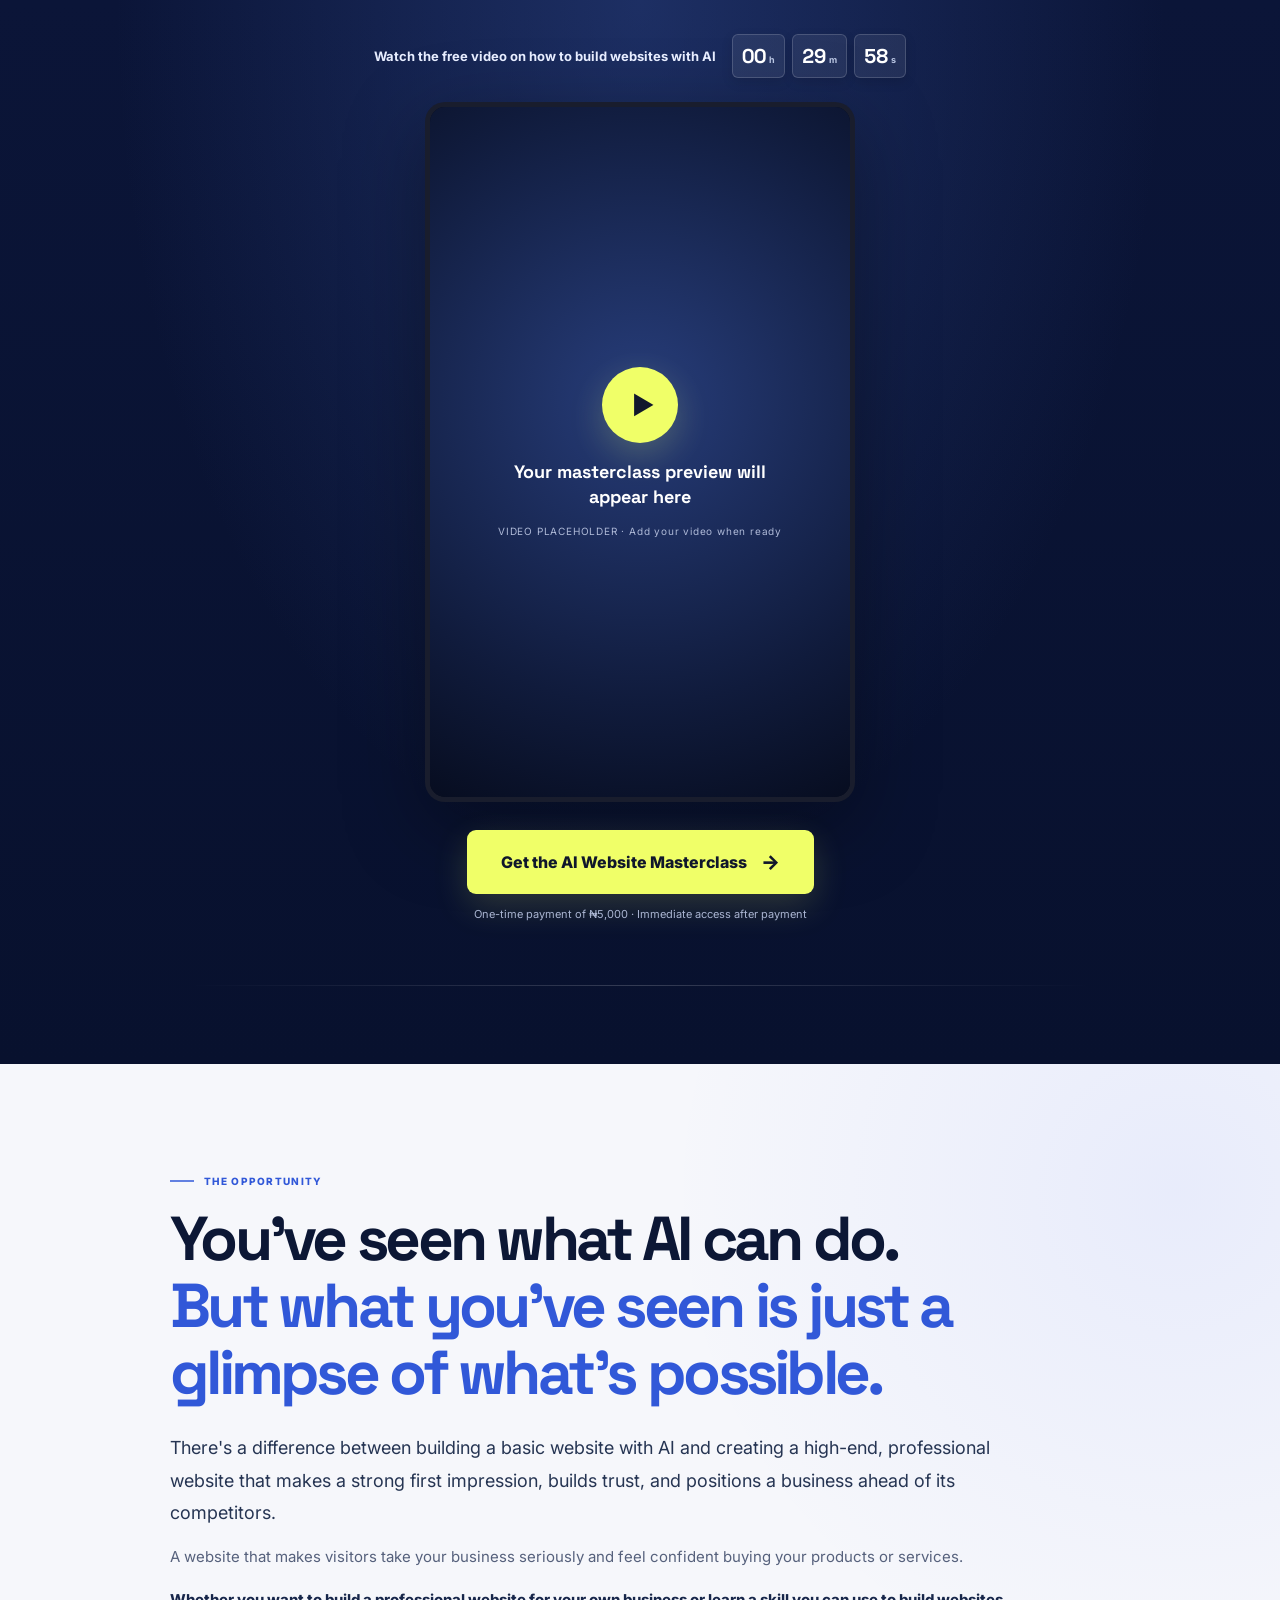
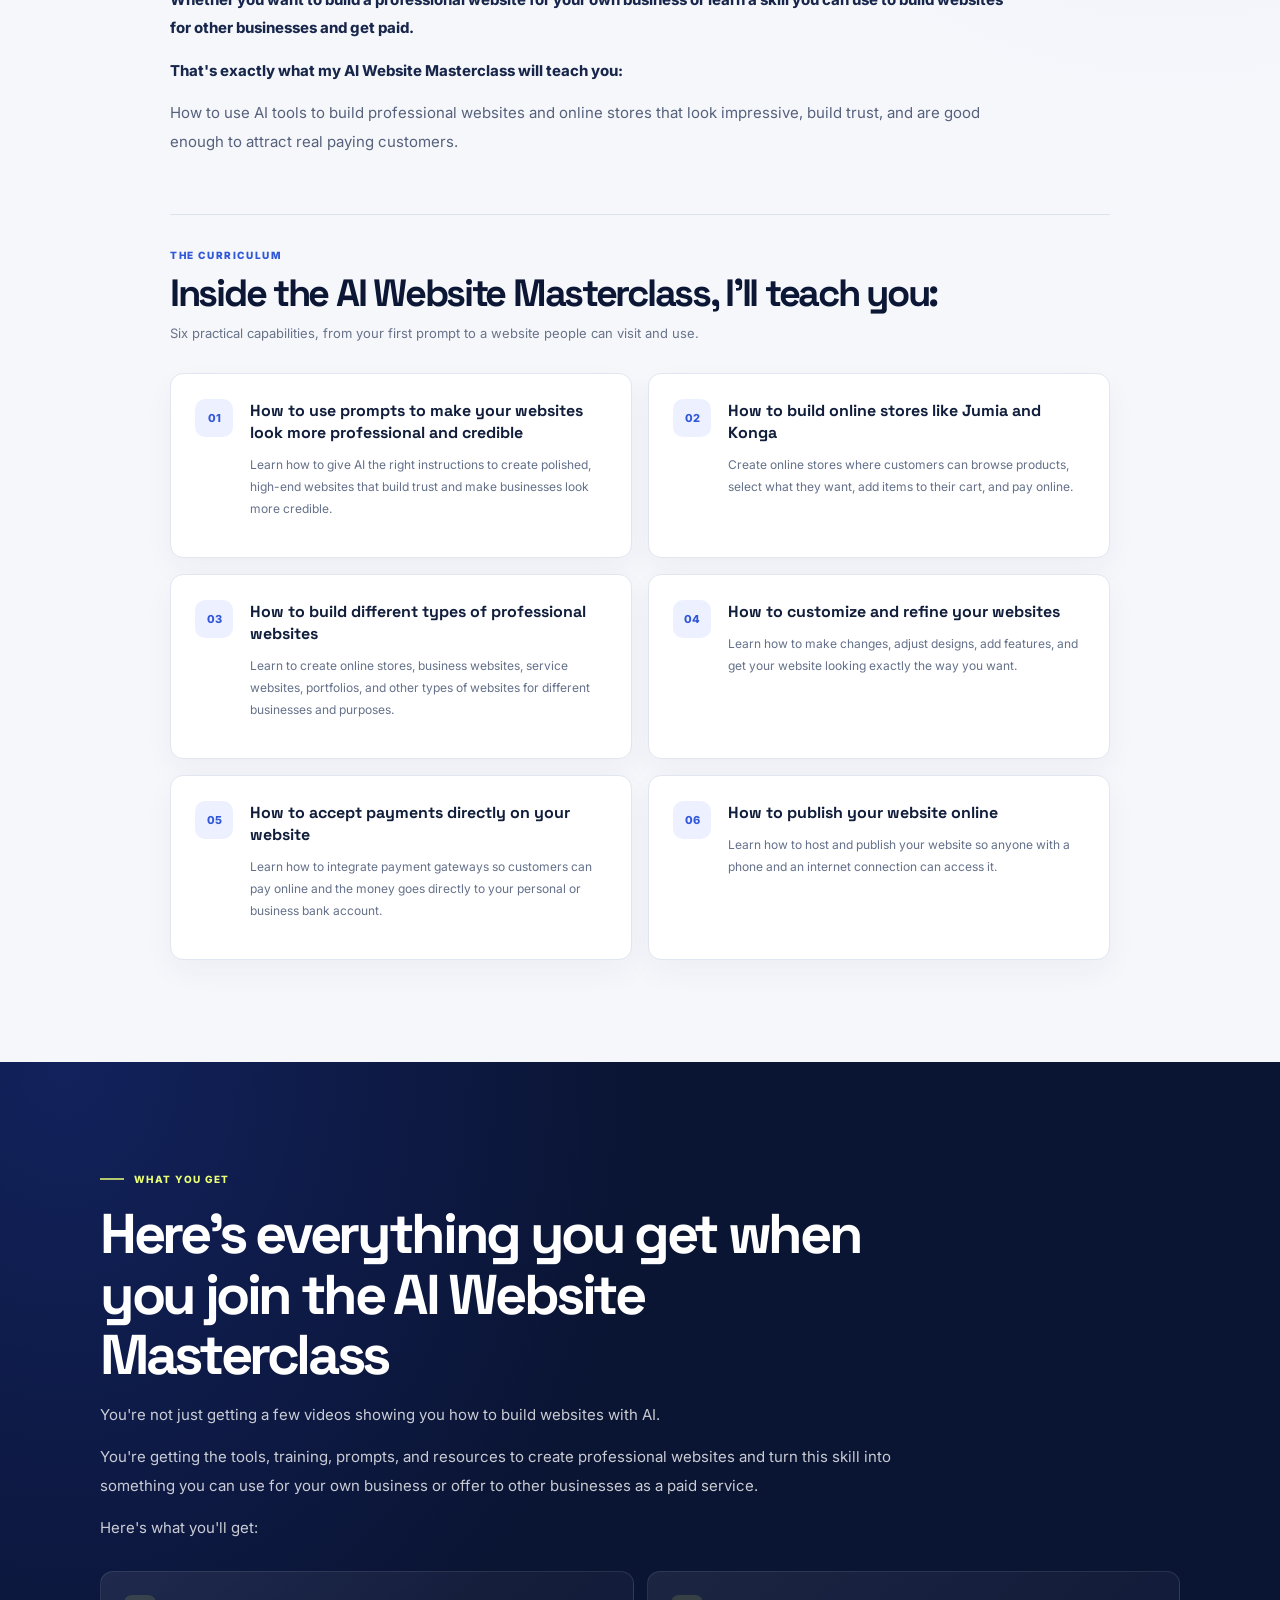
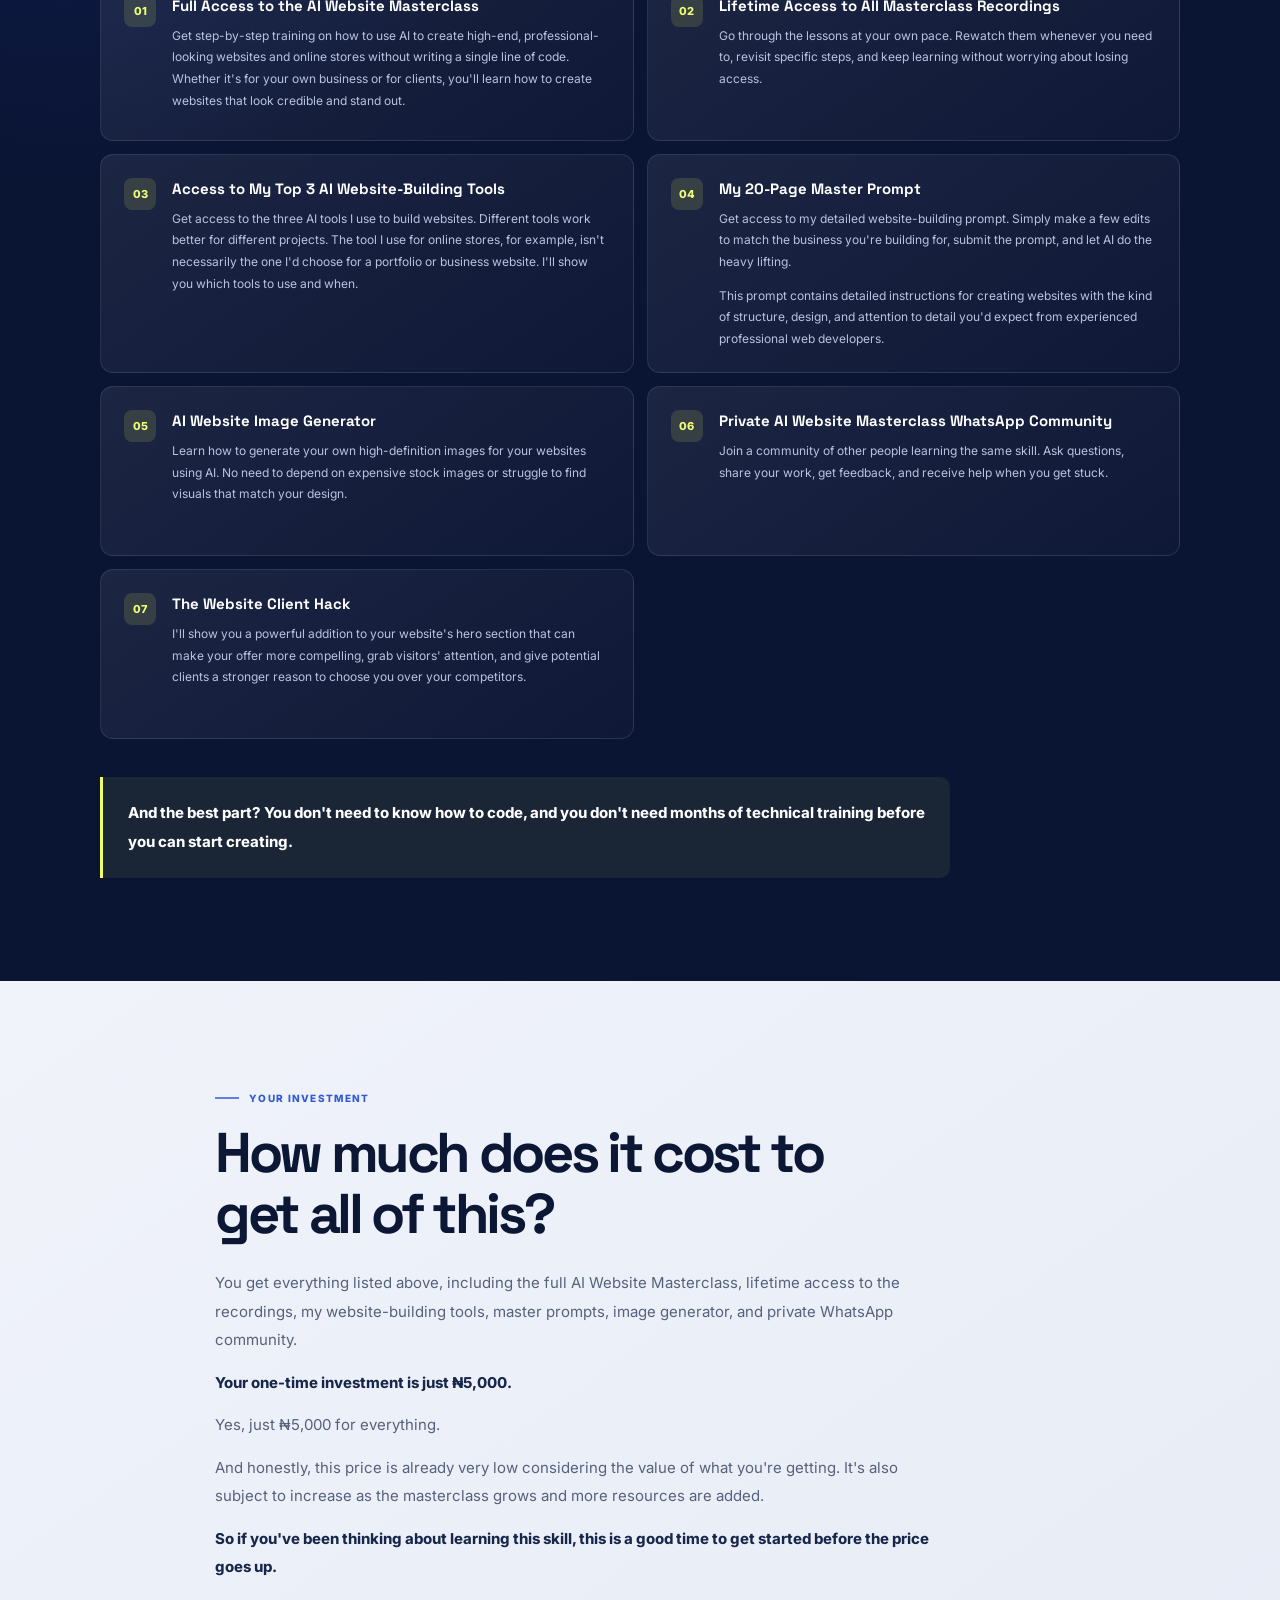
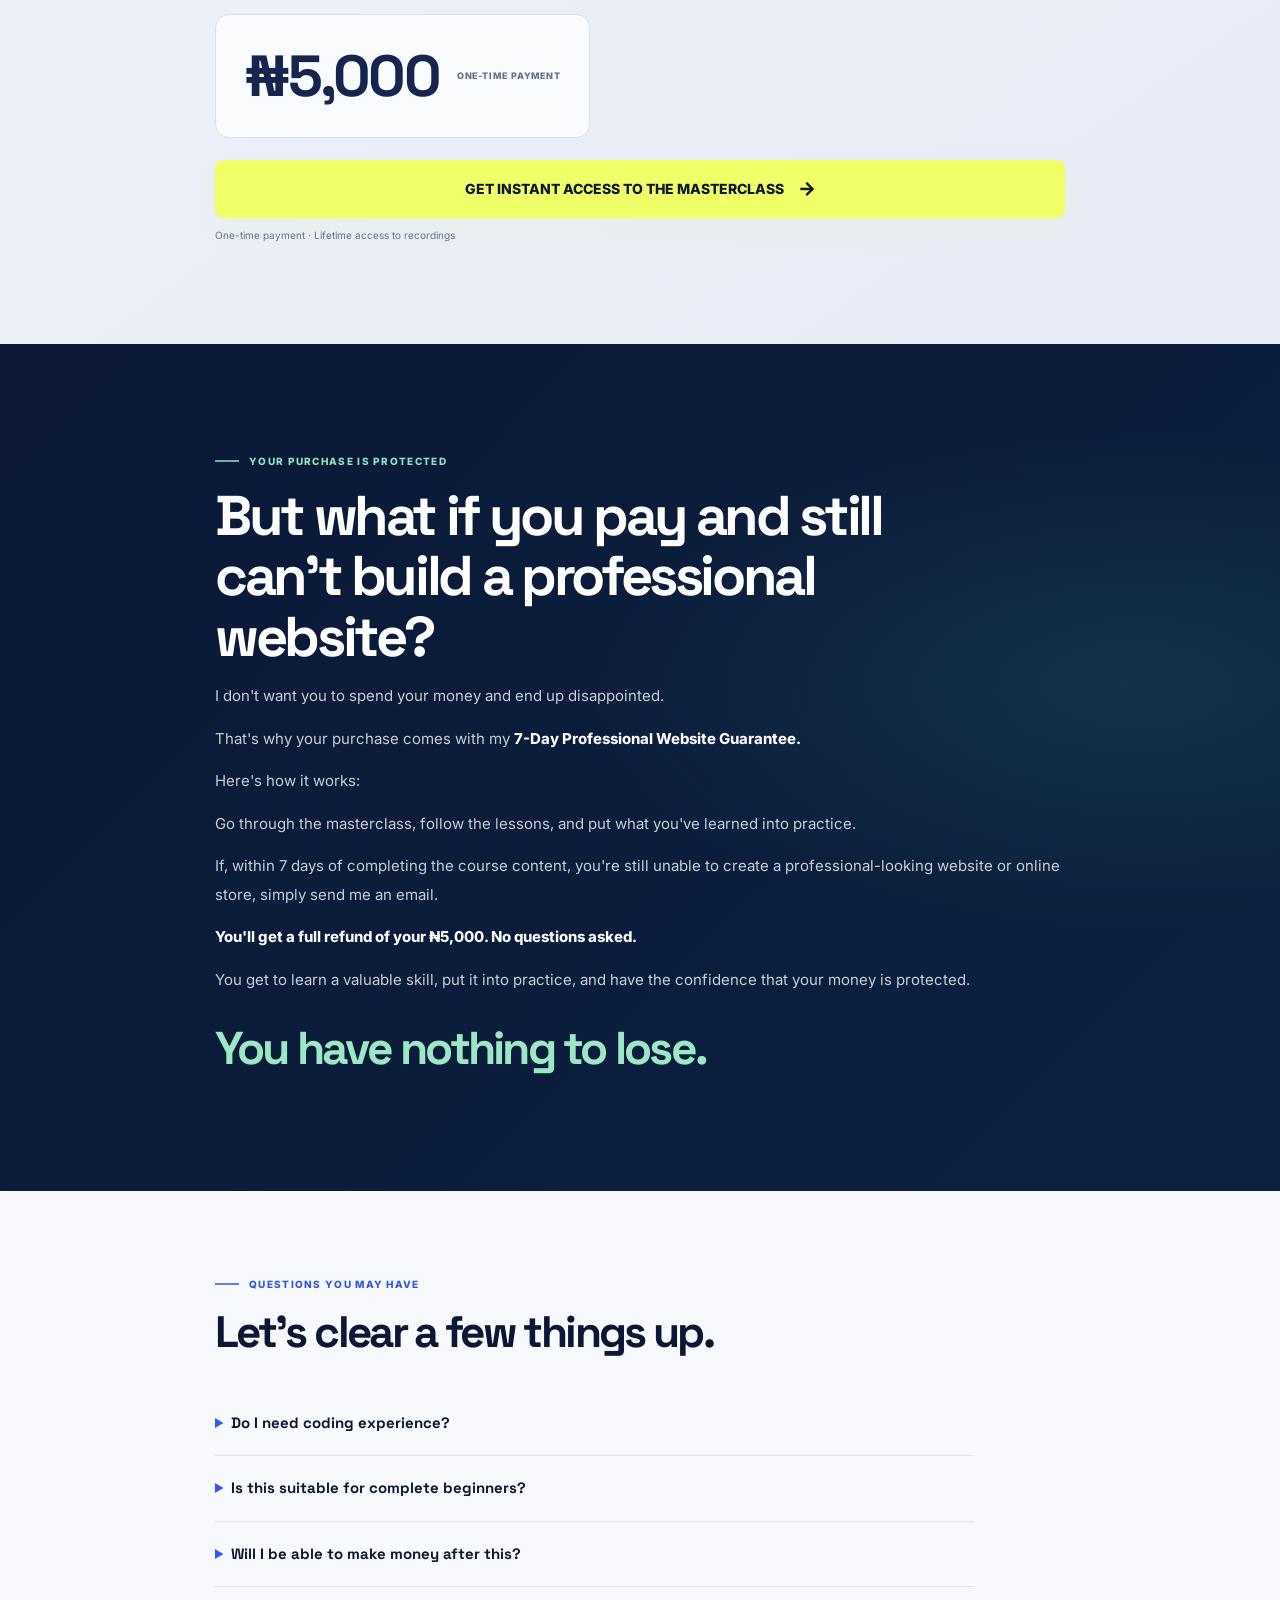
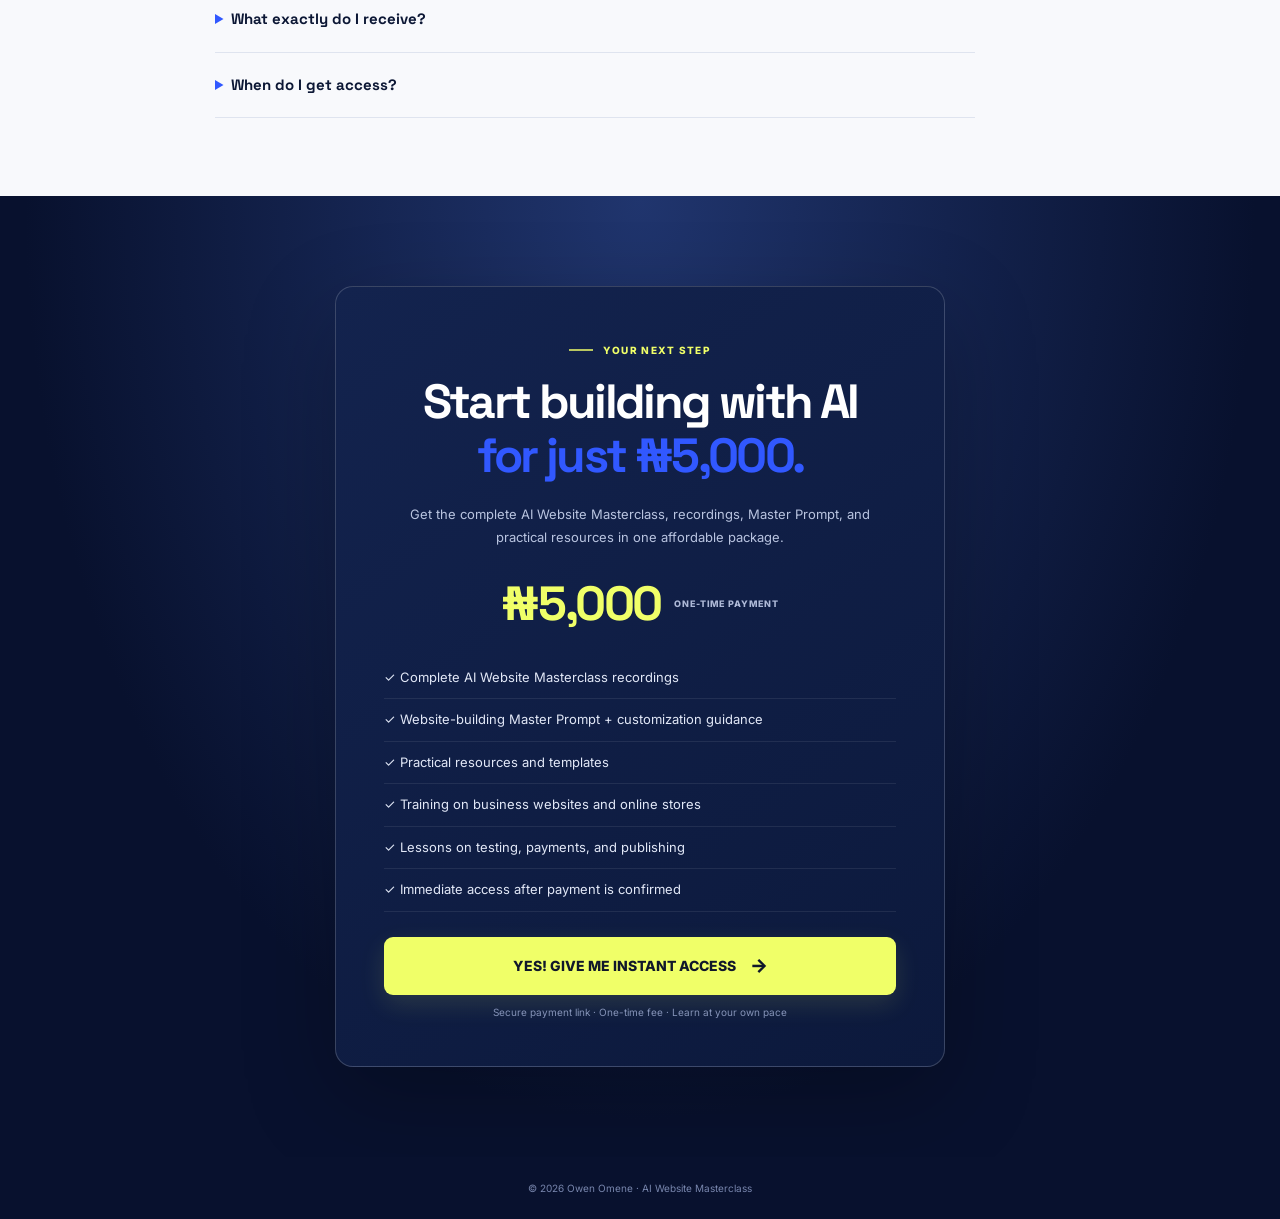
==== commit 2f2bcaec: "Add files via upload" ====
--- a/sales/index.html
+++ b/sales/index.html
@@ -1,4 +1,70 @@
-<!doctype html><html lang="en"><head><meta charset="utf-8"><meta name="viewport" content="width=device-width,initial-scale=1"><meta name="theme-color" content="#0b1538"><meta name="description" content="Learn to build professional websites and online stores using AI. Get the AI Website Masterclass for ₦5,000 with immediate access."><title>AI Website Masterclass — Immediate Access for ₦5,000</title><link rel="preconnect" href="https://fonts.googleapis.com"><link rel="preconnect" href="https://fonts.gstatic.com" crossorigin><link href="https://fonts.googleapis.com/css2?family=Inter:wght@400;500;600;700;800&family=Space+Grotesk:wght@500;600;700&display=swap" rel="stylesheet"><link rel="stylesheet" href="../styles.css"><script src="../config.js"></script><script defer>document.addEventListener('DOMContentLoaded',()=>{const u=(window.APP_CONFIG||{}).PAYMENT_URL||'';document.querySelectorAll('[data-buy]').forEach(a=>{if(u && !u.includes('YOUR_'))a.href=u;else a.href='#checkout-note';});});</script></head><body class="sales-body">
+<!doctype html><html lang="en"><head><meta charset="utf-8"><meta name="viewport" content="width=device-width,initial-scale=1"><meta name="theme-color" content="#0b1538"><meta name="description" content="Learn to build professional websites and online stores using AI. Get the AI Website Masterclass for ₦5,000 with immediate access."><title>AI Website Masterclass — Immediate Access for ₦5,000</title><link rel="preconnect" href="https://fonts.googleapis.com"><link rel="preconnect" href="https://fonts.gstatic.com" crossorigin><link href="https://fonts.googleapis.com/css2?family=Inter:wght@400;500;600;700;800&family=Space+Grotesk:wght@500;600;700&display=swap" rel="stylesheet"><link rel="stylesheet" href="../styles.css"><script src="../config.js"></script><script>
+/* Meta Pixel: use the ID configured in the root config.js */
+(() => {
+  const pixelId = String((window.APP_CONFIG || {}).META_PIXEL_ID || "").trim();
+  if (!pixelId || pixelId === "YOUR_META_PIXEL_ID" || window.__owenMetaPixelInitialized) return;
+
+  if (!window.fbq) {
+    !function(f,b,e,v,n,t,s) {
+      if (f.fbq) return;
+      n = f.fbq = function() {
+        n.callMethod ? n.callMethod.apply(n, arguments) : n.queue.push(arguments);
+      };
+      if (!f._fbq) f._fbq = n;
+      n.push = n;
+      n.loaded = true;
+      n.version = "2.0";
+      n.queue = [];
+      t = b.createElement(e);
+      t.async = true;
+      t.src = v;
+      s = b.getElementsByTagName(e)[0];
+      s.parentNode.insertBefore(t, s);
+    }(window, document, "script", "https://connect.facebook.net/en_US/fbevents.js");
+  }
+
+  window.fbq("init", pixelId);
+  window.fbq("track", "PageView");
+  window.__owenMetaPixelInitialized = true;
+})();
+</script><script defer>
+document.addEventListener('DOMContentLoaded', () => {
+  const paymentUrl = (window.APP_CONFIG || {}).PAYMENT_URL || '';
+  const allowedTrackingParams = [
+    'fbclid', 'gclid', 'ttclid', 'msclkid',
+    'utm_source', 'utm_medium', 'utm_campaign', 'utm_term', 'utm_content', 'utm_id'
+  ];
+
+  document.querySelectorAll('[data-buy]').forEach(link => {
+    if (!paymentUrl || paymentUrl.includes('YOUR_')) {
+      link.href = '#checkout-note';
+      return;
+    }
+
+    try {
+      const destination = new URL(paymentUrl, window.location.href);
+      const isSelar = destination.hostname === 'selar.com' || destination.hostname.endsWith('.selar.com');
+
+      // Carry ad-click and campaign parameters from the sales page to Selar.
+      // Do not add _fbp or _fbc here: those are cookies, not URL parameters.
+      if (isSelar) {
+        const sourceParams = new URLSearchParams(window.location.search);
+        allowedTrackingParams.forEach(name => {
+          const value = sourceParams.get(name);
+          if (value && !destination.searchParams.has(name)) {
+            destination.searchParams.set(name, value);
+          }
+        });
+      }
+
+      link.href = destination.toString();
+    } catch (error) {
+      // Keep the configured destination if URL parsing fails.
+      link.href = paymentUrl;
+    }
+  });
+});
+</script></head><body class="sales-body">
 <main>
 <section class="sales-video-hero">
 <div class="sales-timer-row"><span>Watch the free video on how to build websites with AI</span><div class="timer-boxes" aria-label="Offer timer"><div><strong id="timer-hours">00</strong><small>h</small></div><div><strong id="timer-minutes">30</strong><small>m</small></div><div><strong id="timer-seconds">00</strong><small>s</small></div></div></div>
@@ -67,7 +133,7 @@
 <h2><span>You have nothing to lose.</span></h2>
 </div></section>
 <section class="faq-section"><div class="section-inner"><div class="section-kicker">QUESTIONS YOU MAY HAVE</div><h2>Let's clear a few things up.</h2><div class="faq-list"><details><summary>Do I need coding experience?</summary><p>No prior coding experience is required to get started. You'll learn how to use AI tools to help generate and refine websites, while practising the process.</p></details><details><summary>Is this suitable for complete beginners?</summary><p>Yes. The masterclass is designed to introduce the process step by step. Be willing to follow along and practise.</p></details><details><summary>Will I be able to make money after this?</summary><p>The skill can be used to create websites for your own projects or offered as a service. Income isn't guaranteed; it depends on your practice, quality, marketing, and ability to find and serve clients.</p></details><details><summary>What exactly do I receive?</summary><p>You receive the masterclass recordings, the website-building Master Prompt, and practical resources and templates included in the training.</p></details><details><summary>When do I get access?</summary><p>Access is intended to be immediate after successful payment. The payment and delivery system must be connected before launch.</p></details></div></div></section>
-<section class="offer-section" id="checkout-note"><div class="offer-card"><div class="section-kicker">YOUR NEXT STEP</div><h2>Start building with AI<br><span>for just ₦5,000.</span></h2><p class="offer-copy">Get the complete AI Website Masterclass, recordings, Master Prompt, and practical resources in one affordable package.</p><div class="price-line"><span class="price">₦5,000</span><span class="price-note">ONE-TIME PAYMENT</span></div><ul class="offer-list"><li>✓ Complete AI Website Masterclass recordings</li><li>✓ Website-building Master Prompt + customization guidance</li><li>✓ Practical resources and templates</li><li>✓ Training on business websites and online stores</li><li>✓ Lessons on testing, payments, and publishing</li><li>✓ Immediate access after payment is confirmed</li></ul><a class="cta-button cta-button-wide" data-buy href="#checkout-note">YES! GIVE ME INSTANT ACCESS <span>→</span></a><p class="checkout-note">Payment checkout is not connected yet. Add your Paystack/Flutterwave payment link in <code>config.js</code> before publishing.</p><p class="safe-note">Secure payment link · One-time fee · Learn at your own pace</p></div></section>
+<section class="offer-section" id="checkout-note"><div class="offer-card"><div class="section-kicker">YOUR NEXT STEP</div><h2>Start building with AI<br><span>for just ₦5,000.</span></h2><p class="offer-copy">Get the complete AI Website Masterclass, recordings, Master Prompt, and practical resources in one affordable package.</p><div class="price-line"><span class="price">₦5,000</span><span class="price-note">ONE-TIME PAYMENT</span></div><ul class="offer-list"><li>✓ Complete AI Website Masterclass recordings</li><li>✓ Website-building Master Prompt + customization guidance</li><li>✓ Practical resources and templates</li><li>✓ Training on business websites and online stores</li><li>✓ Lessons on testing, payments, and publishing</li><li>✓ Immediate access after payment is confirmed</li></ul><a class="cta-button cta-button-wide" data-buy href="#checkout-note">YES! GIVE ME INSTANT ACCESS <span>→</span></a><p class="safe-note">Secure payment link · One-time fee · Learn at your own pace</p></div></section>
 </main><footer class="sales-footer">© <span id="year"></span> Owen Omene · AI Website Masterclass<script>document.getElementById('year').textContent=new Date().getFullYear()</script></footer><script>
 // Preview timer: 30 minutes per visit. Adjust SALES_TIMER_MINUTES below if needed.
 (()=>{const SALES_TIMER_MINUTES=30;let remaining=SALES_TIMER_MINUTES*60;
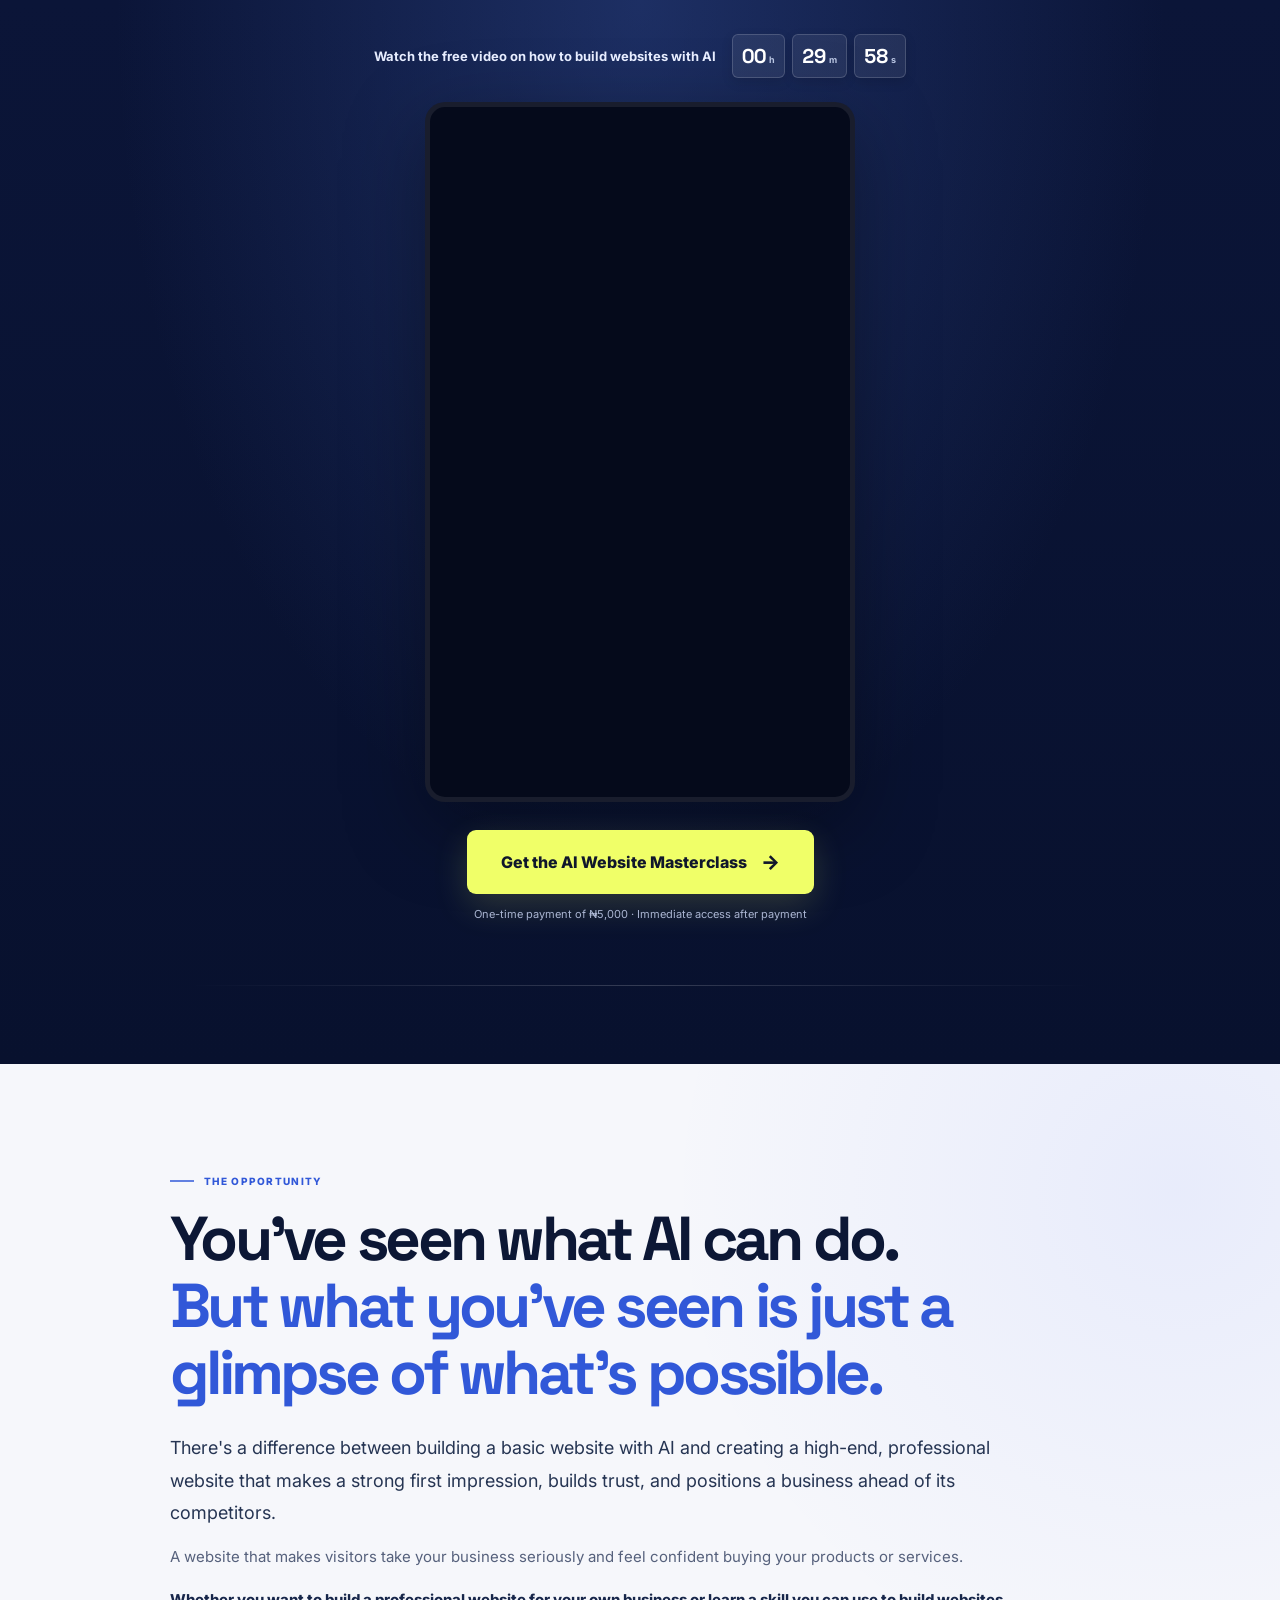
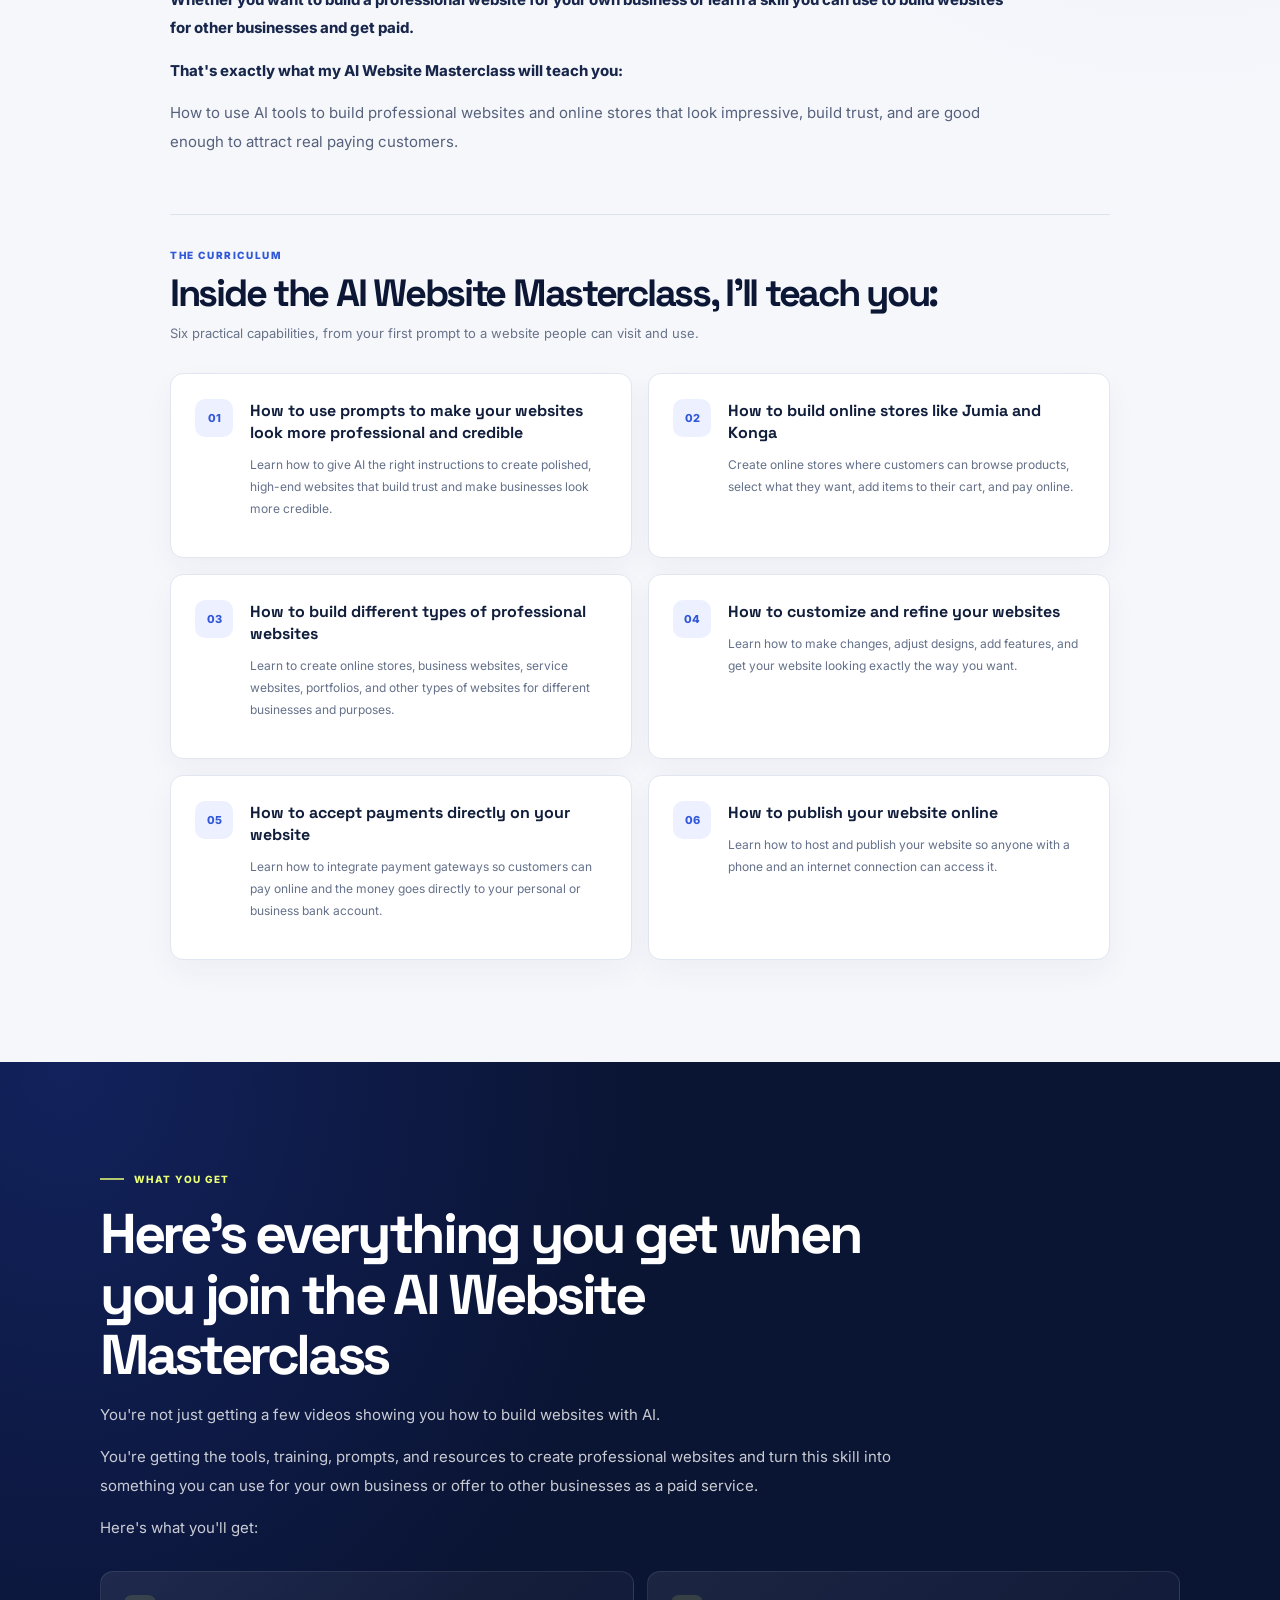
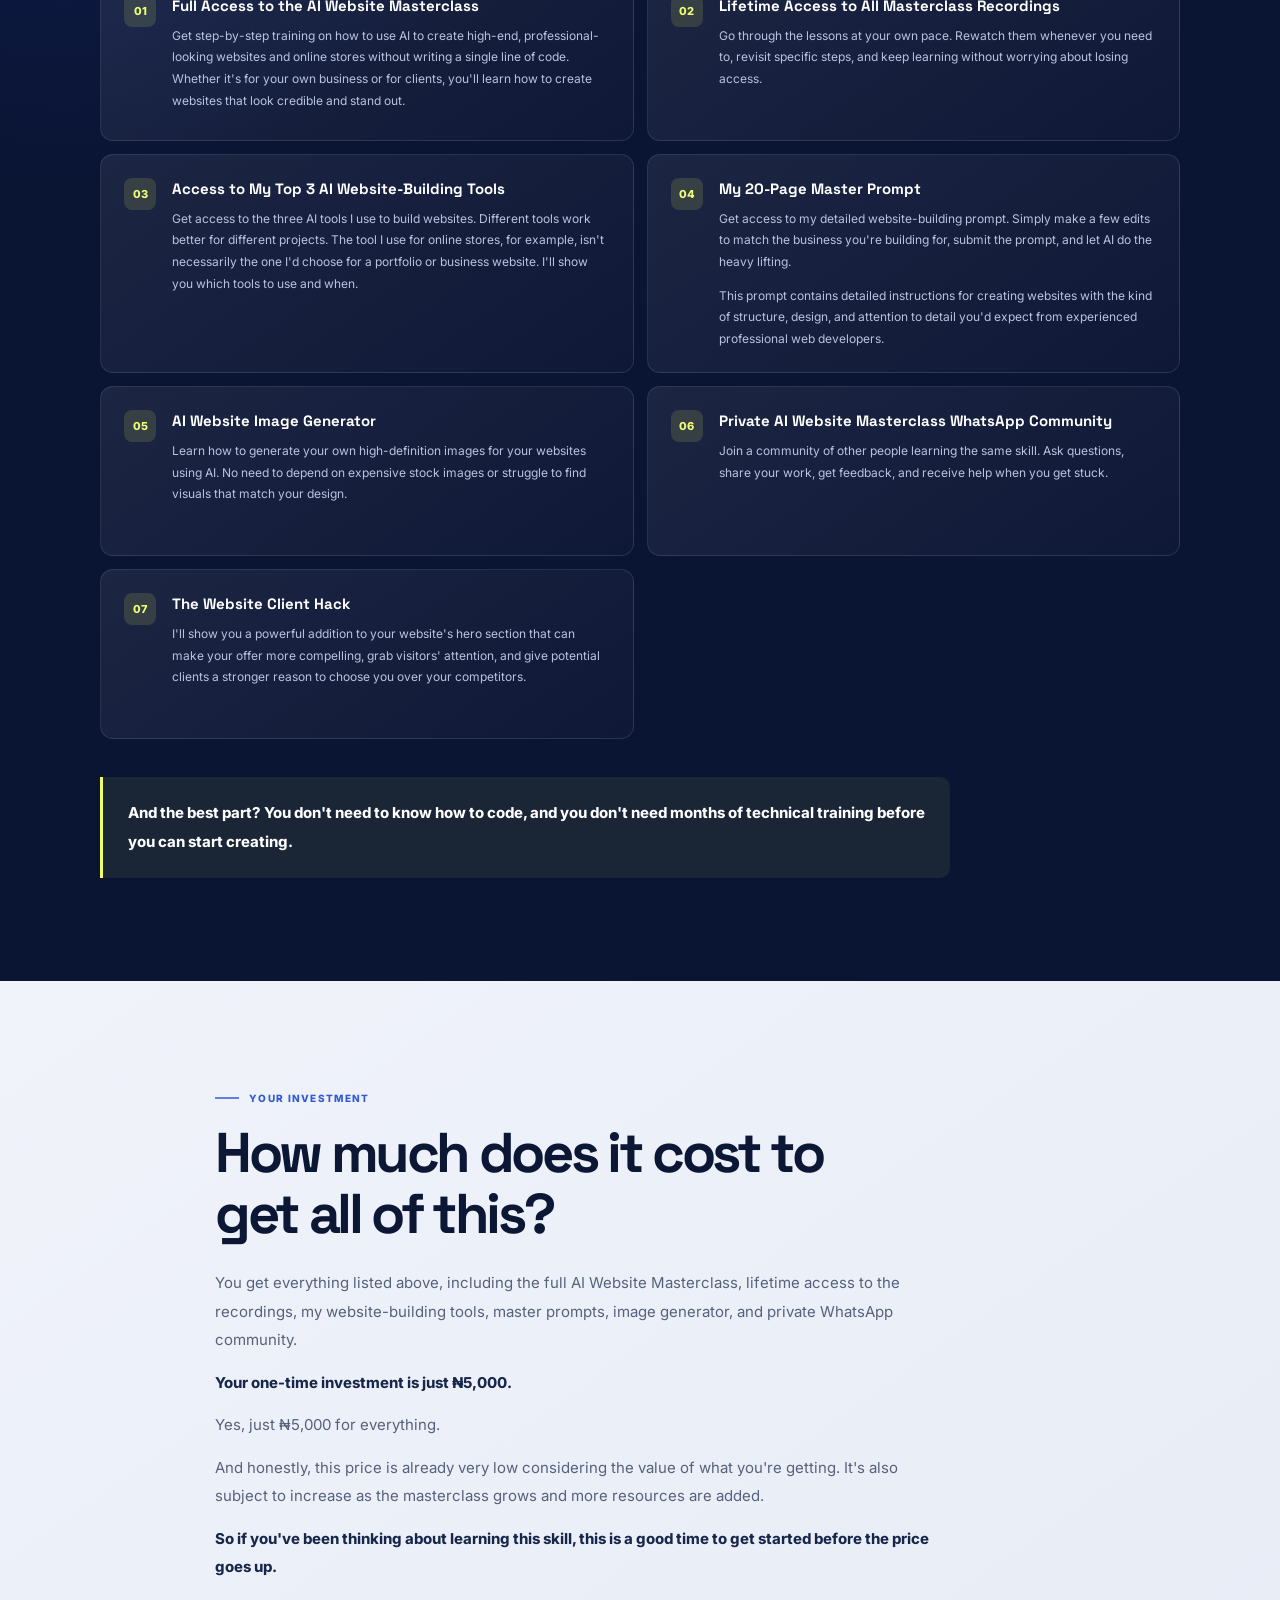
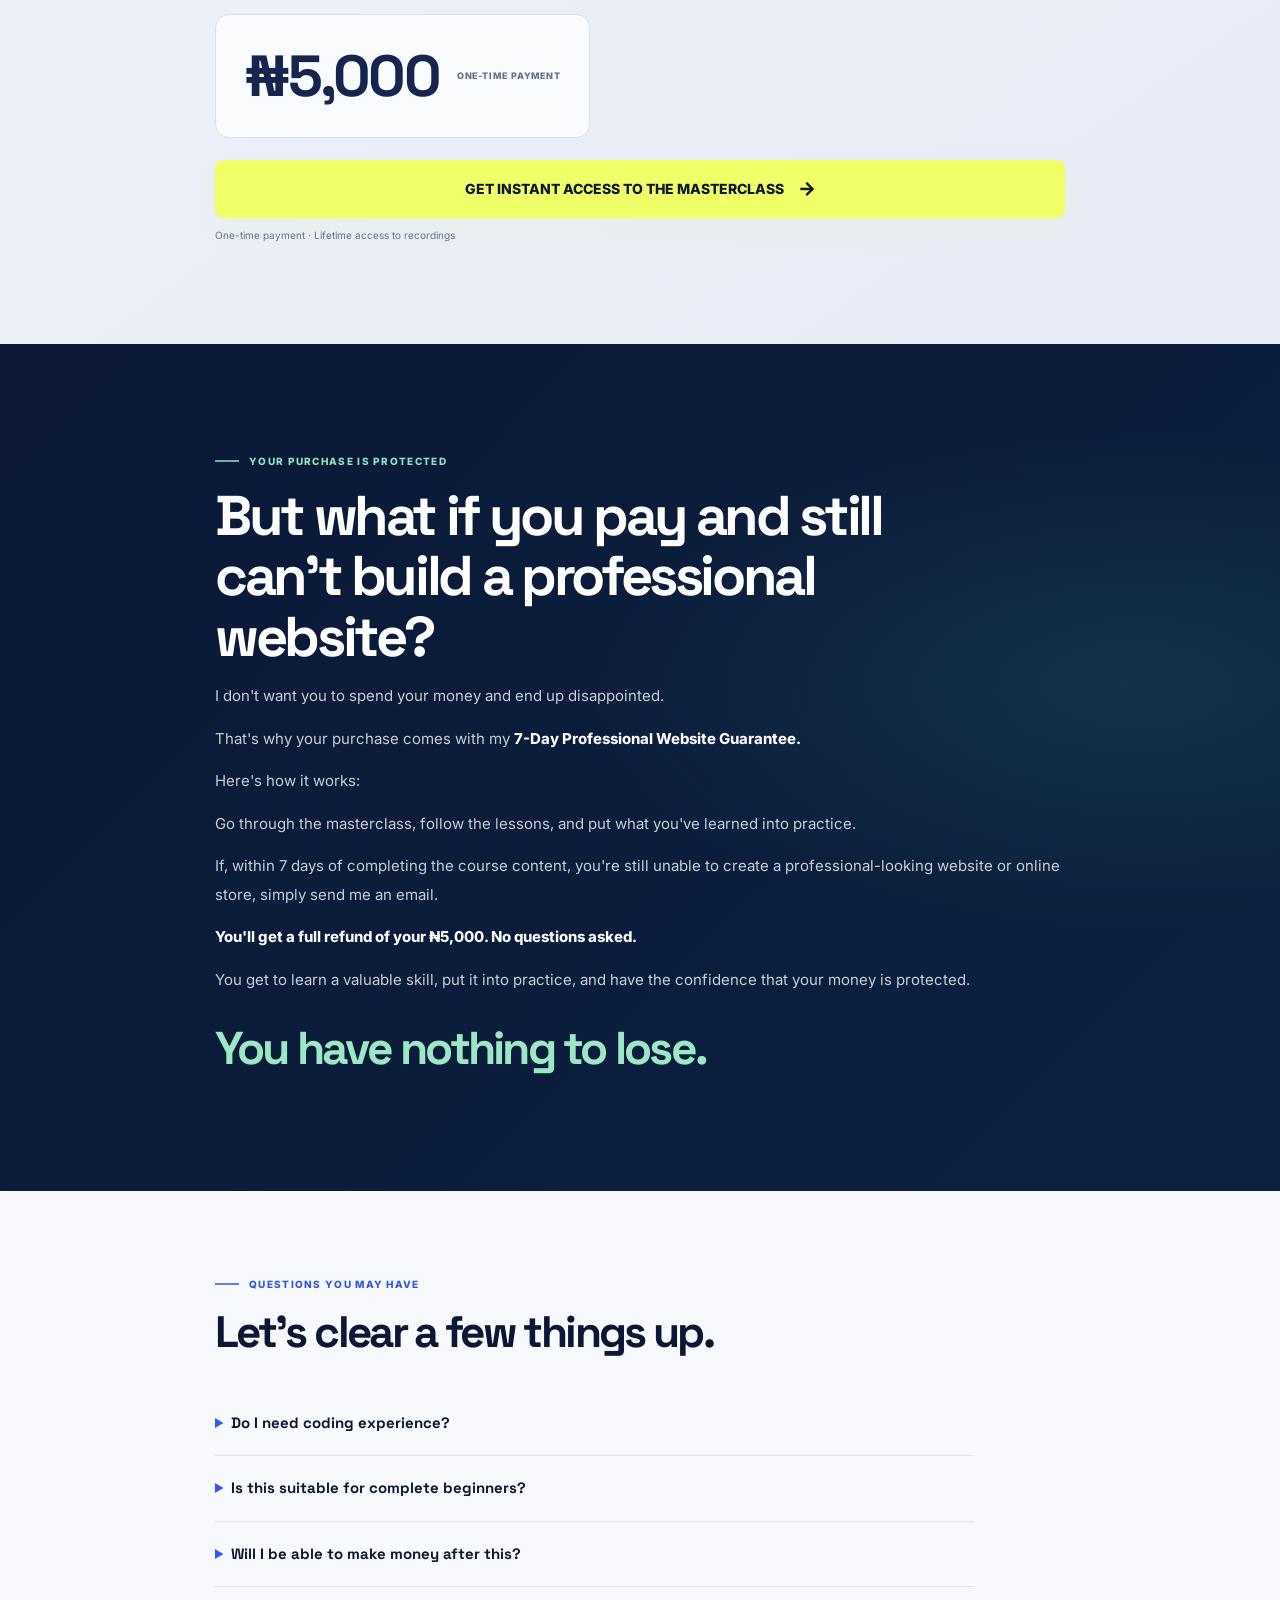
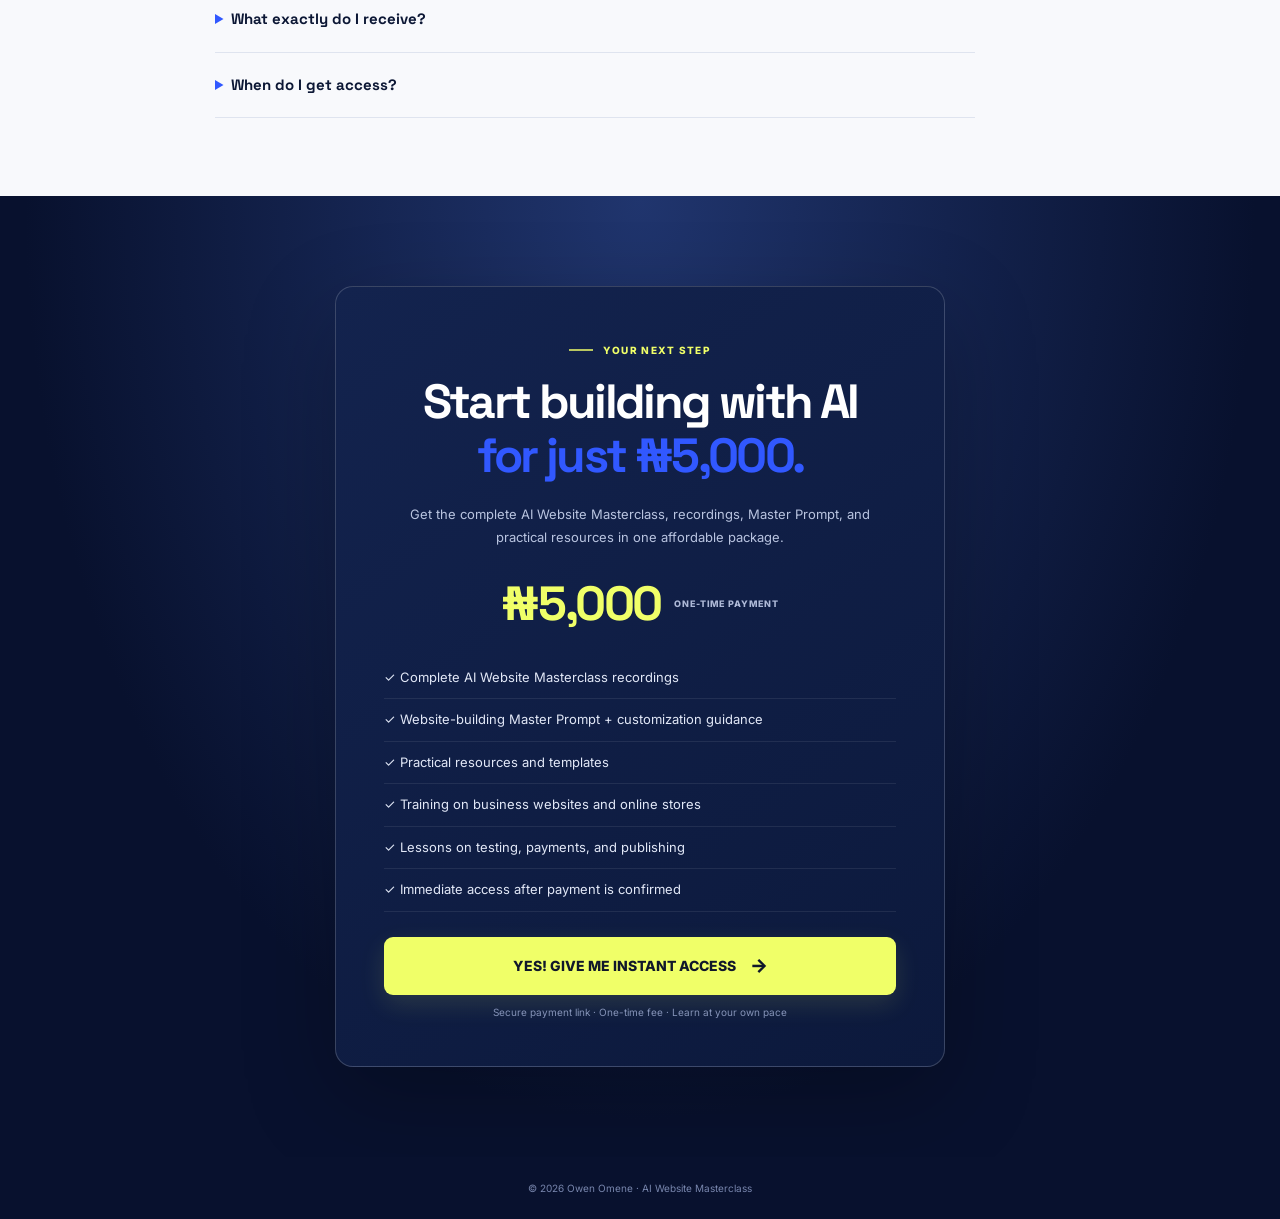
==== commit c1660b18: "Add files via upload" ====
--- a/sales/index.html
+++ b/sales/index.html
@@ -64,11 +64,22 @@
     }
   });
 });
-</script></head><body class="sales-body">
+</script>
+<script src="https://fast.wistia.com/player.js" async></script>
+<script src="https://fast.wistia.com/embed/ka6ovhmwhb.js" async type="module"></script>
+<style>
+  wistia-player[media-id='ka6ovhmwhb']:not(:defined) {
+    background: center / contain no-repeat url('https://fast.wistia.com/embed/medias/ka6ovhmwhb/swatch');
+    display: block;
+    filter: blur(5px);
+    padding-top: 112.78%;
+  }
+</style>
+</head><body class="sales-body">
 <main>
 <section class="sales-video-hero">
 <div class="sales-timer-row"><span>Watch the free video on how to build websites with AI</span><div class="timer-boxes" aria-label="Offer timer"><div><strong id="timer-hours">00</strong><small>h</small></div><div><strong id="timer-minutes">30</strong><small>m</small></div><div><strong id="timer-seconds">00</strong><small>s</small></div></div></div>
-<div class="sales-video-frame" id="sales-video"><div class="sales-video-placeholder"><div class="sales-play-icon">▶</div><strong>Your masterclass preview will appear here</strong><span>VIDEO PLACEHOLDER · Add your video when ready</span></div></div>
+<div class="sales-video-frame" id="sales-video"><wistia-player media-id="ka6ovhmwhb" aspect="0.8866995073891626"></wistia-player></div>
 <a class="sales-video-cta" data-buy href="#checkout-note">Get the AI Website Masterclass <span>→</span></a>
 <p class="sales-video-note">One-time payment of ₦5,000 · Immediate access after payment</p>
 </section>
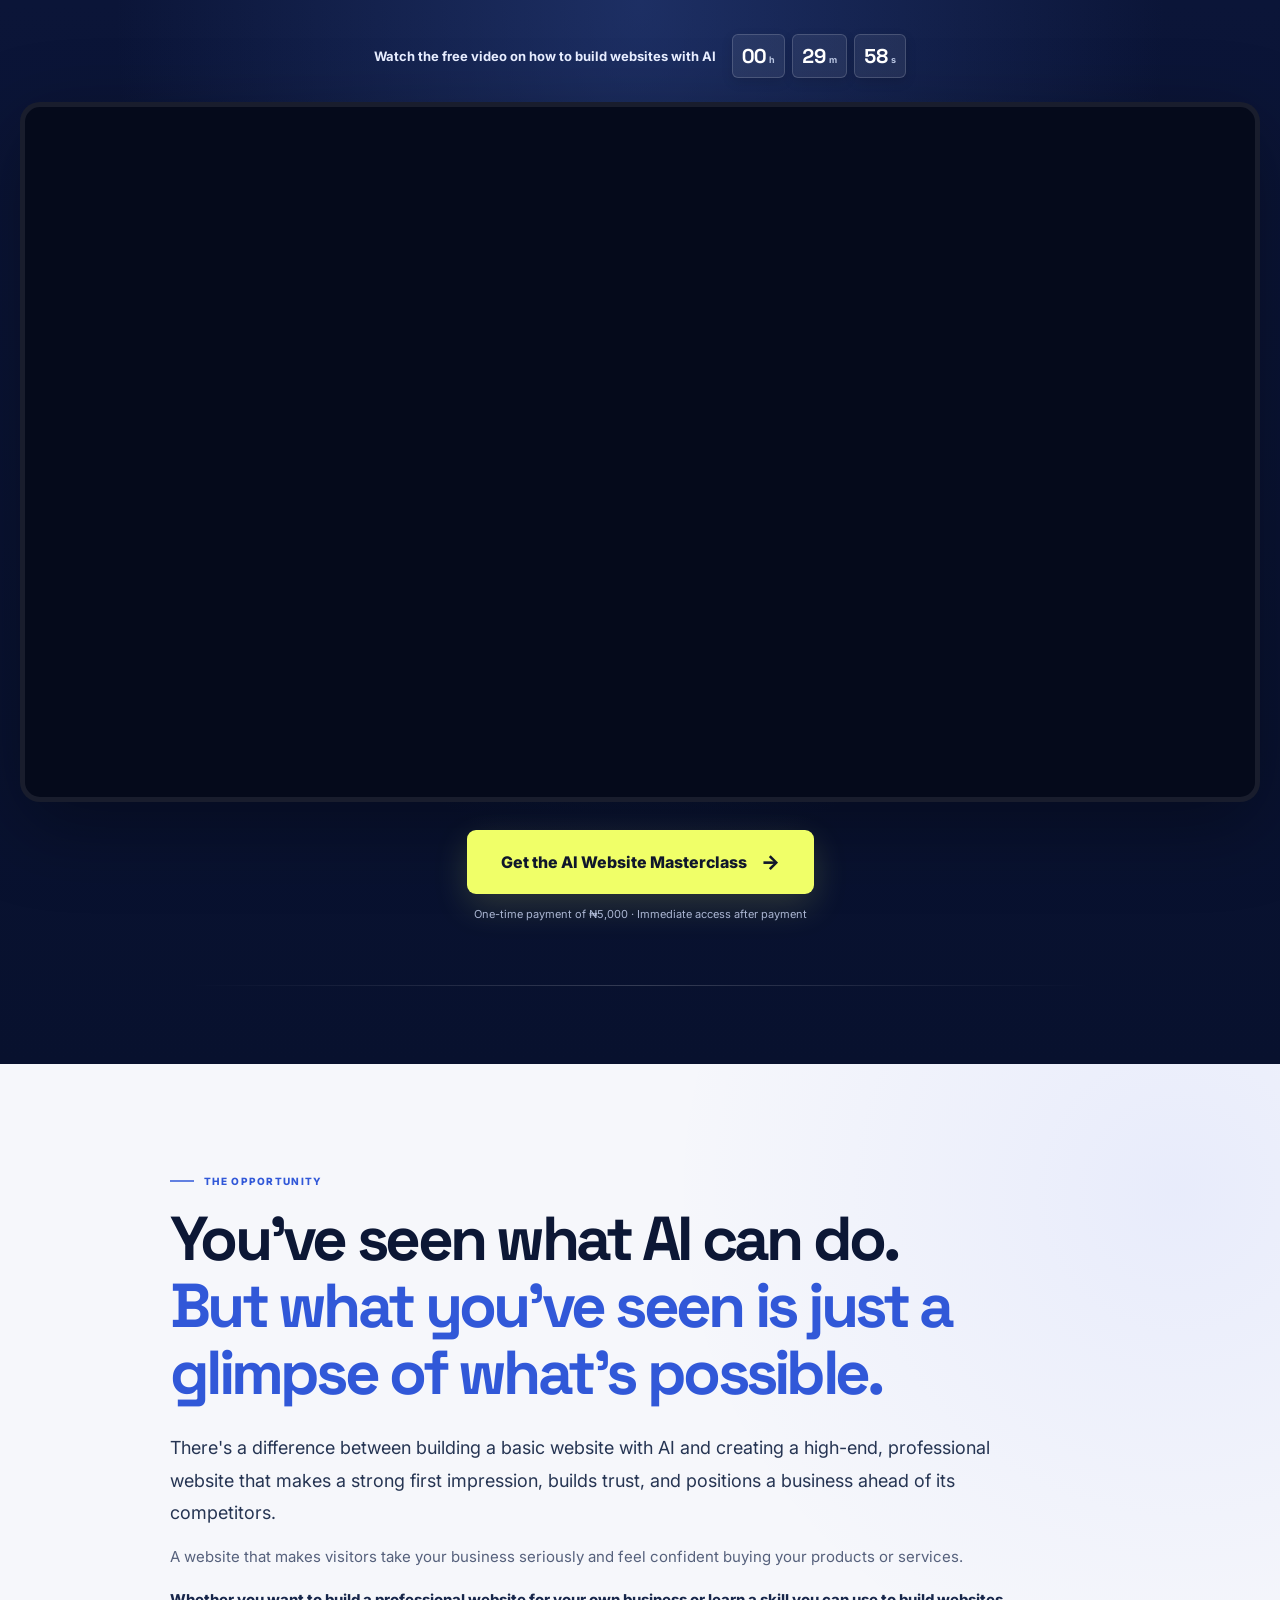
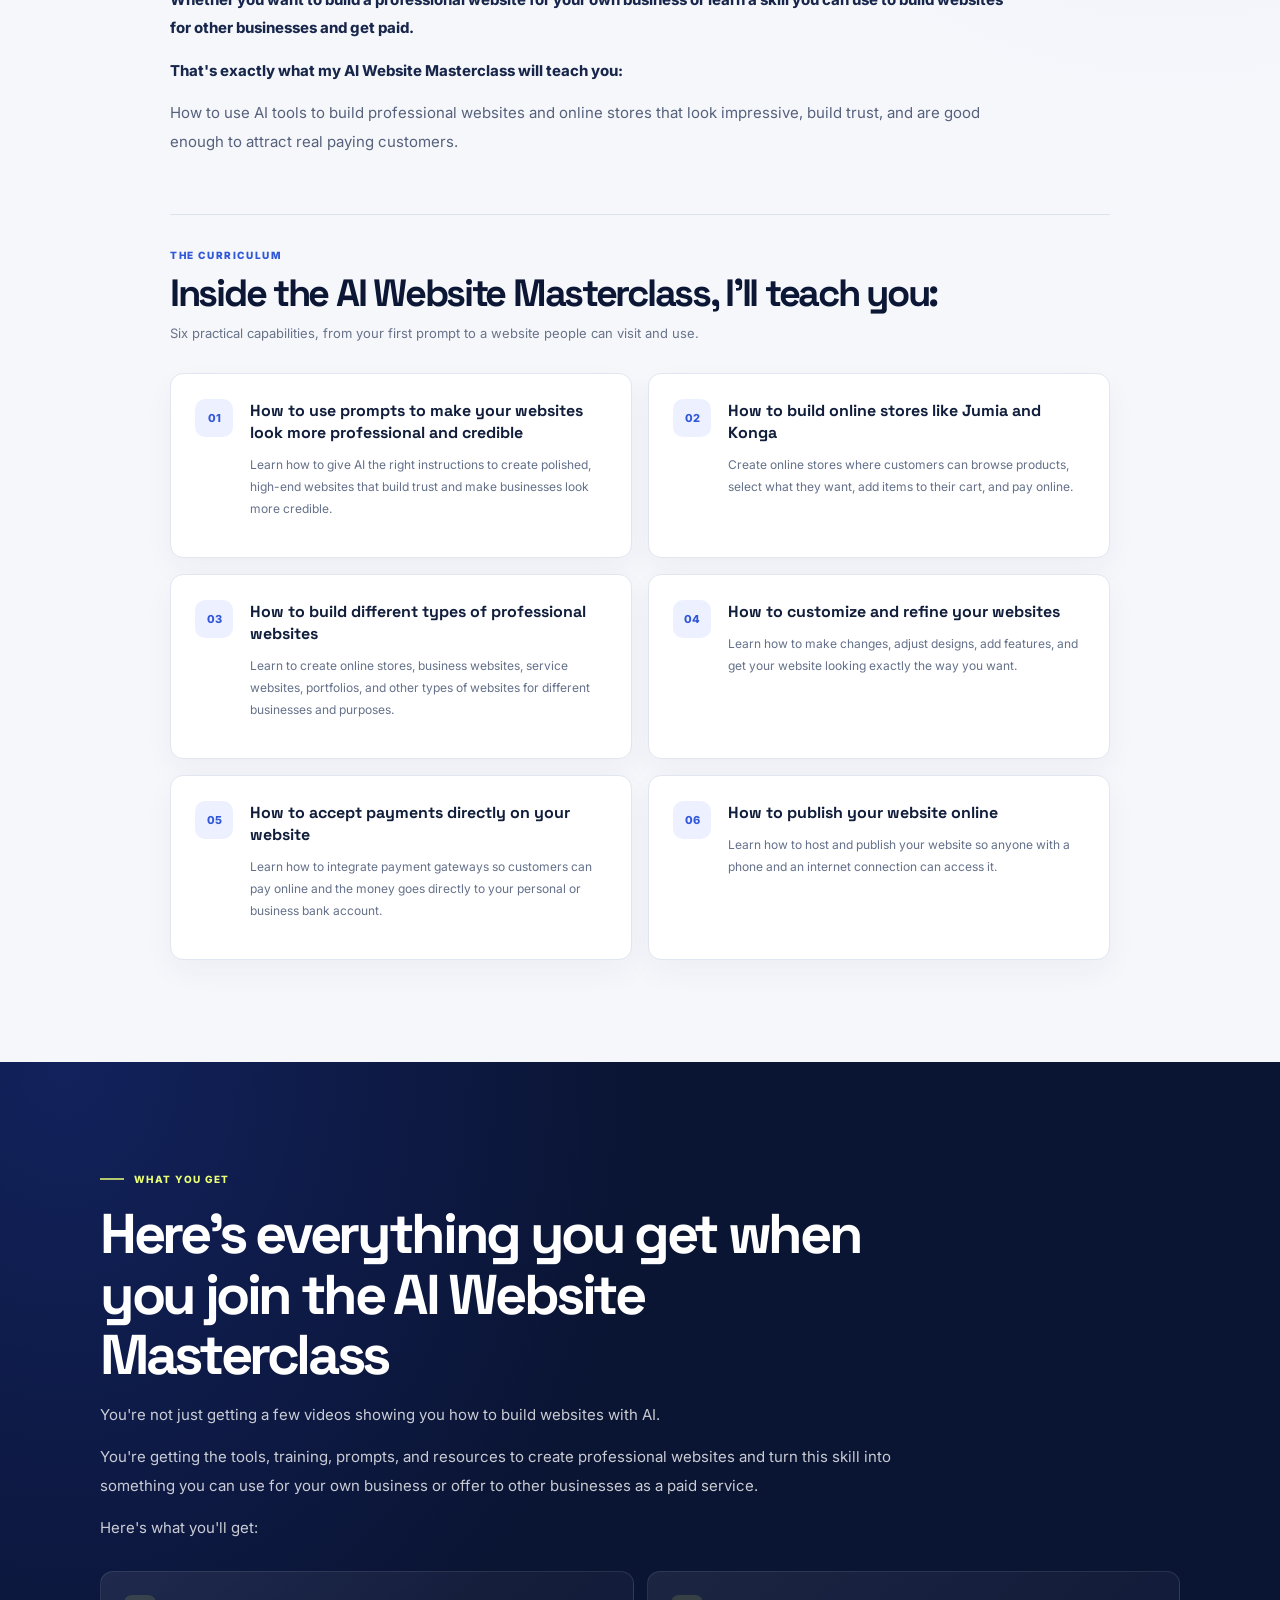
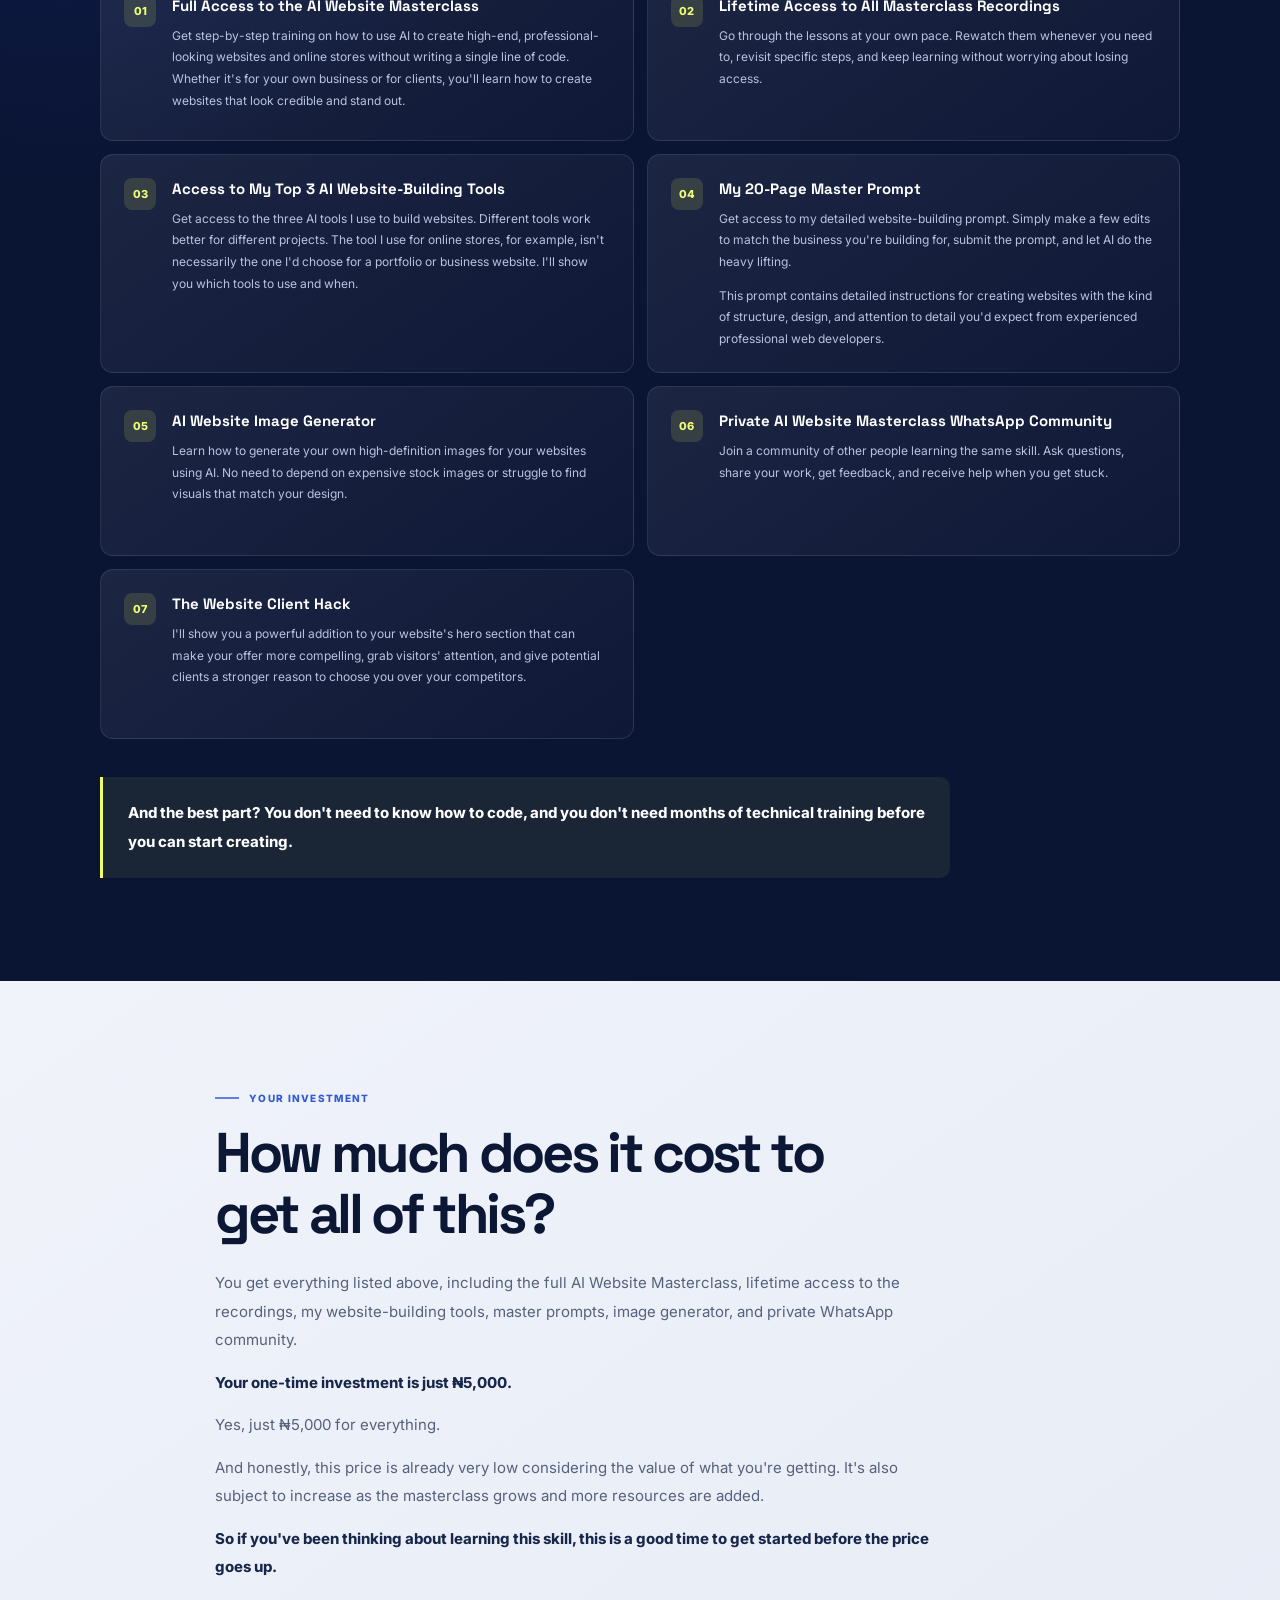
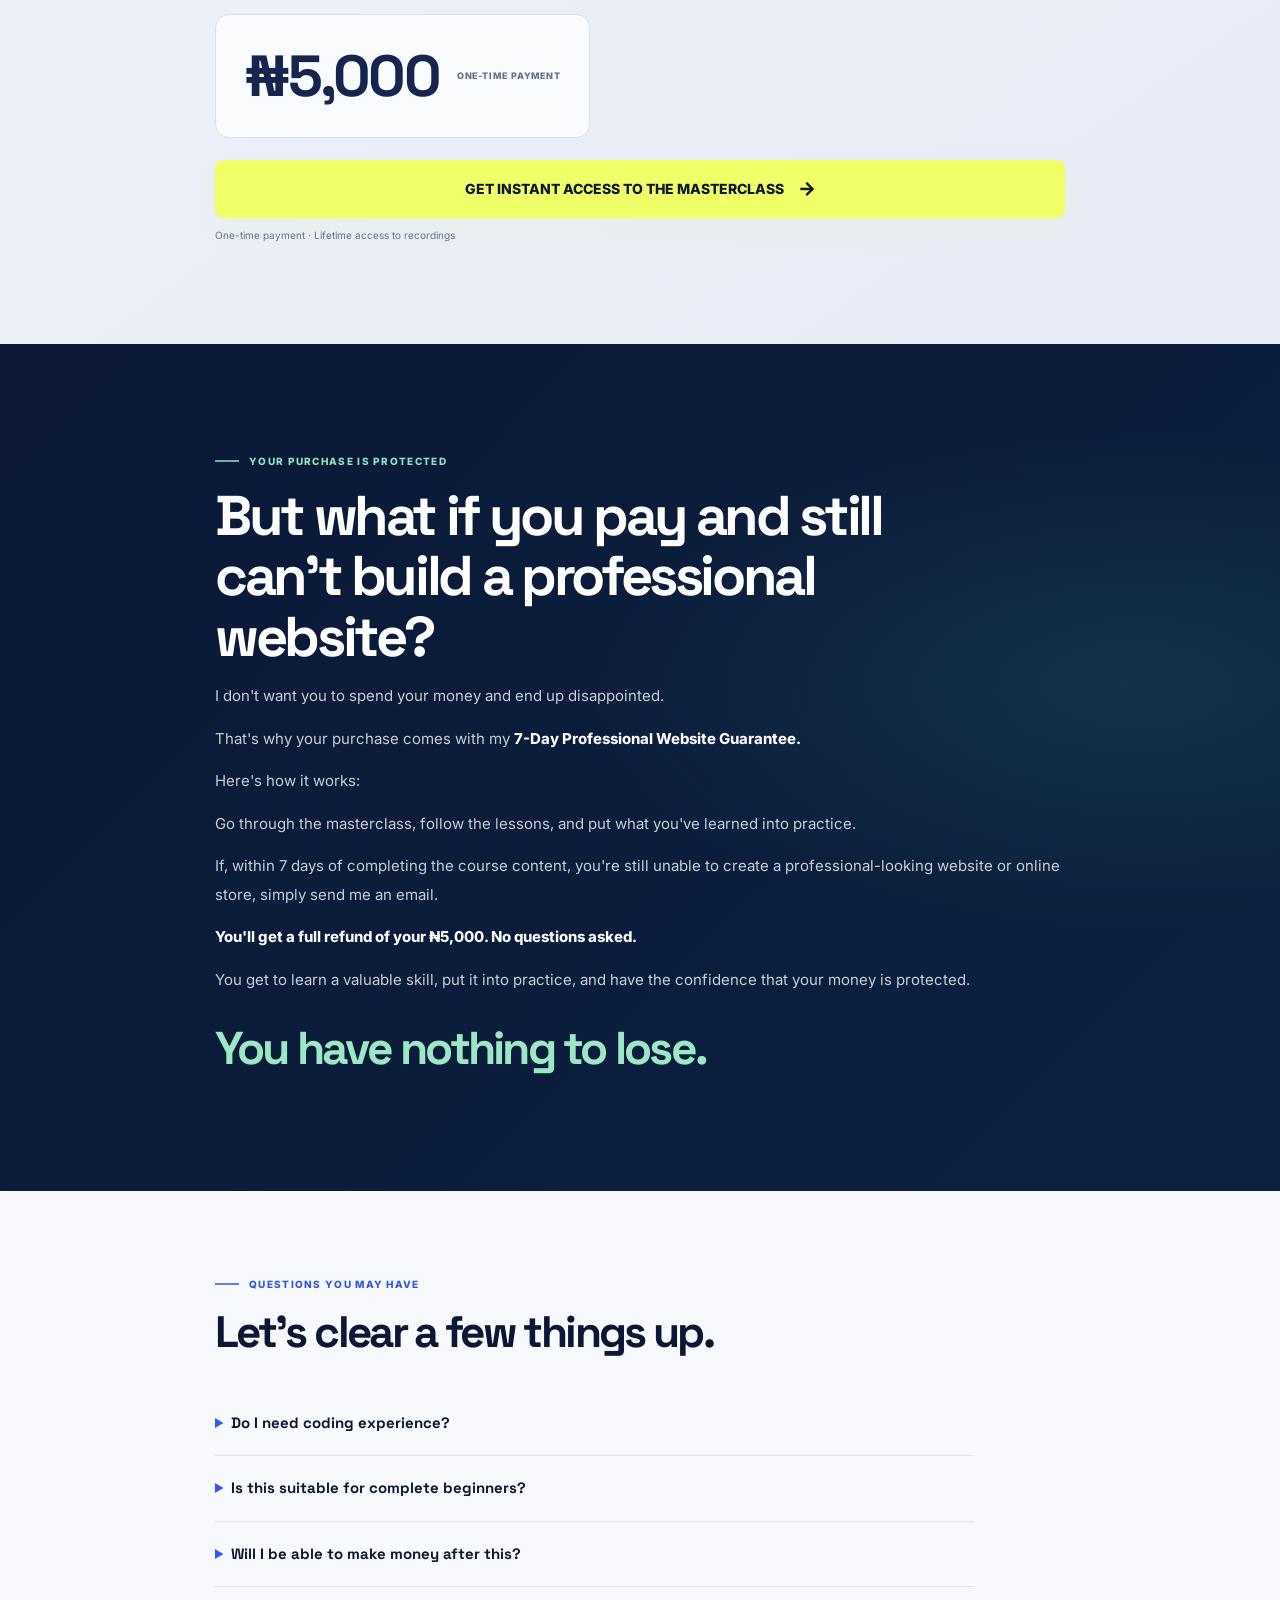
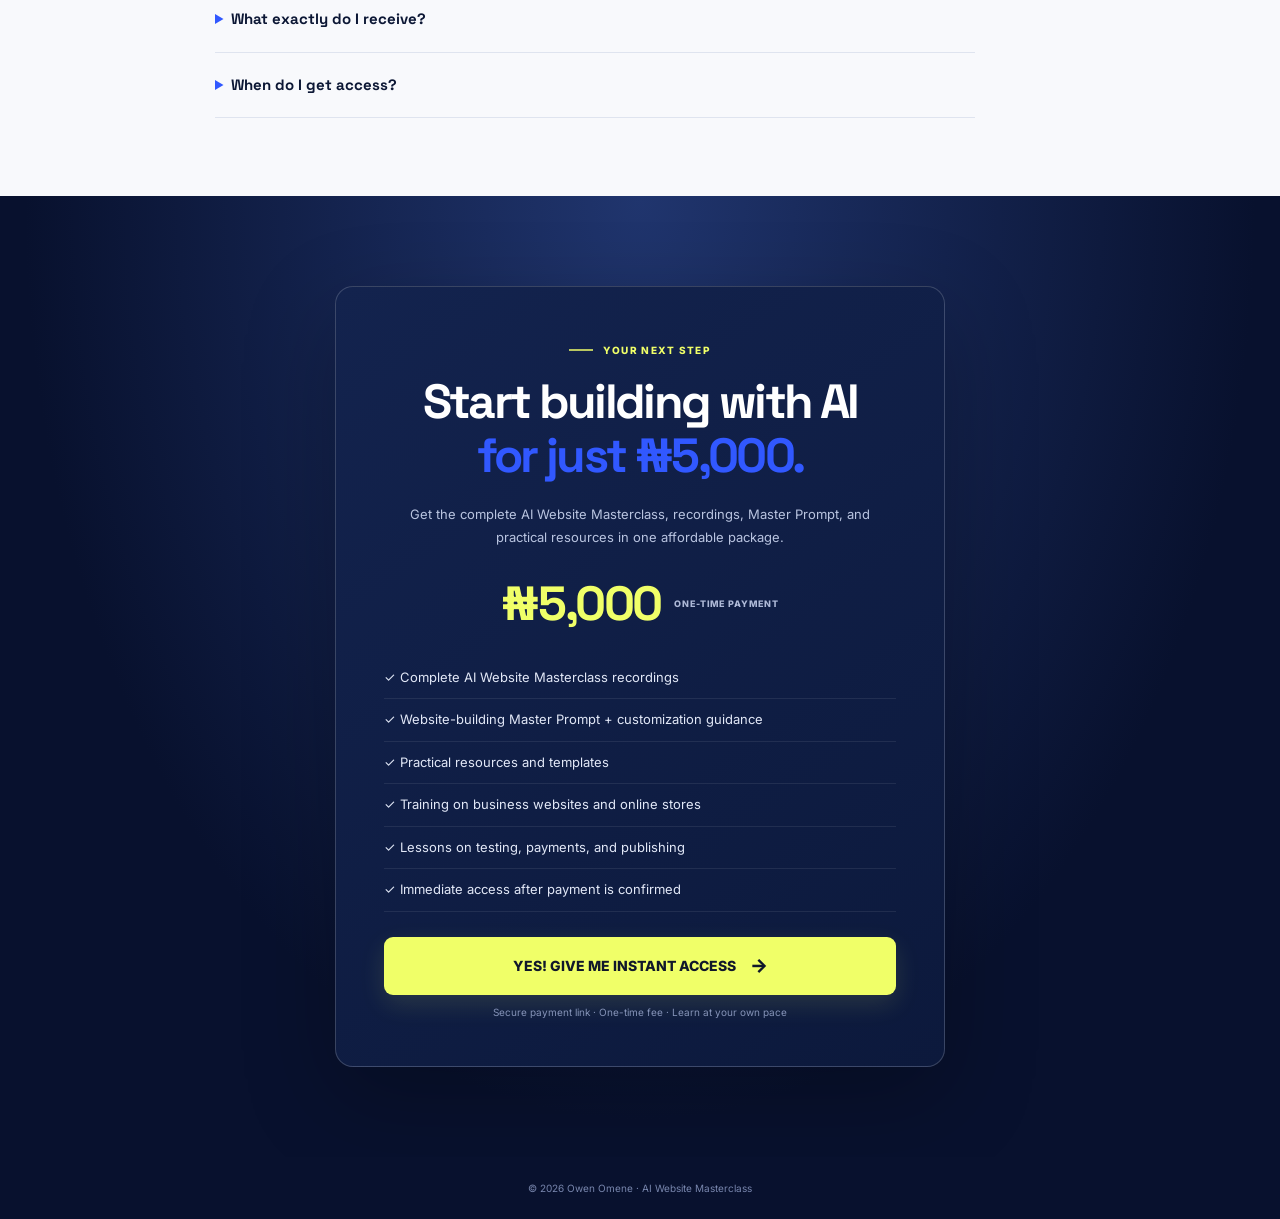
==== commit 976dfe17: "Add files via upload" ====
--- a/sales/index.html
+++ b/sales/index.html
@@ -73,6 +73,20 @@
     display: block;
     filter: blur(5px);
     padding-top: 112.78%;
+  }
+  /* Match the frame to the exact proportions supplied by Wistia. */
+  .sales-video-frame {
+    width: 100%;
+    height: auto !important;
+    min-height: 0 !important;
+    padding: 0 !important;
+    aspect-ratio: 0.8866995073891626;
+    overflow: hidden;
+  }
+  .sales-video-frame wistia-player {
+    display: block;
+    width: 100%;
+    height: 100%;
   }
 </style>
 </head><body class="sales-body">
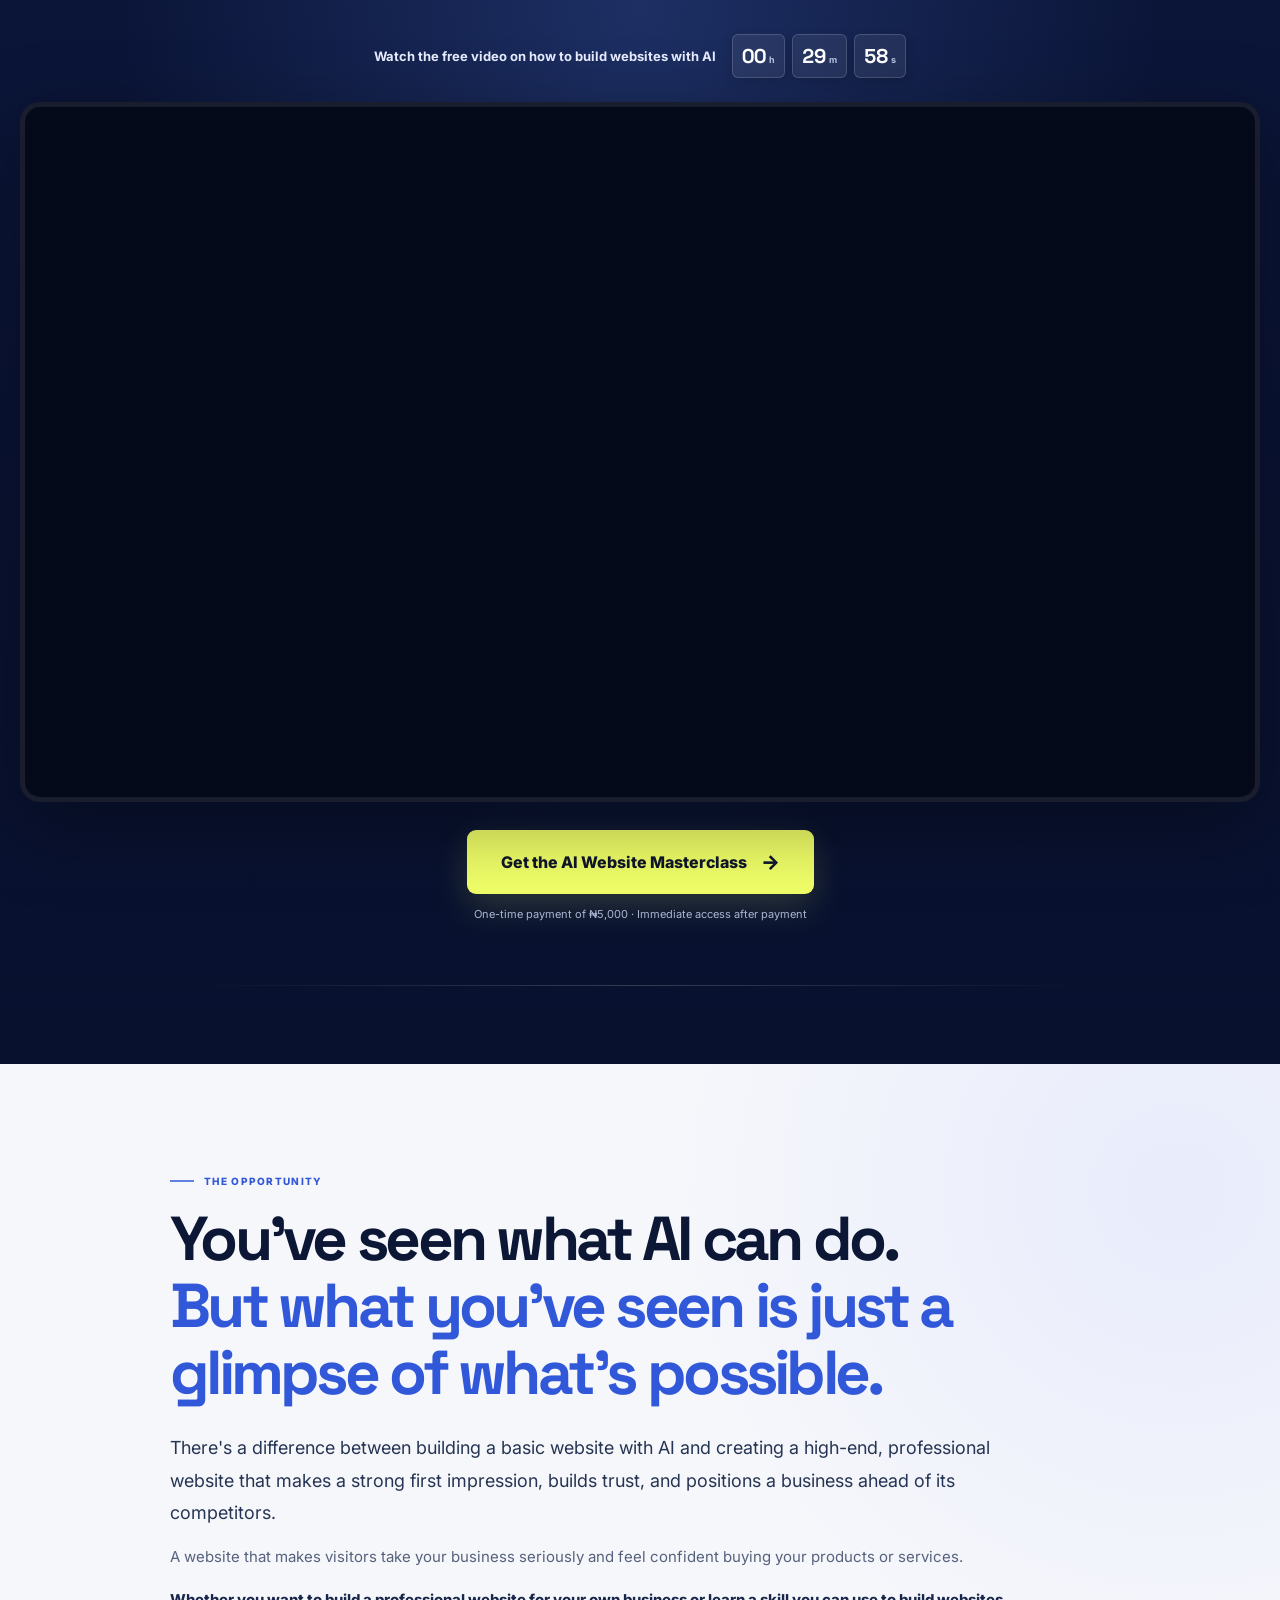
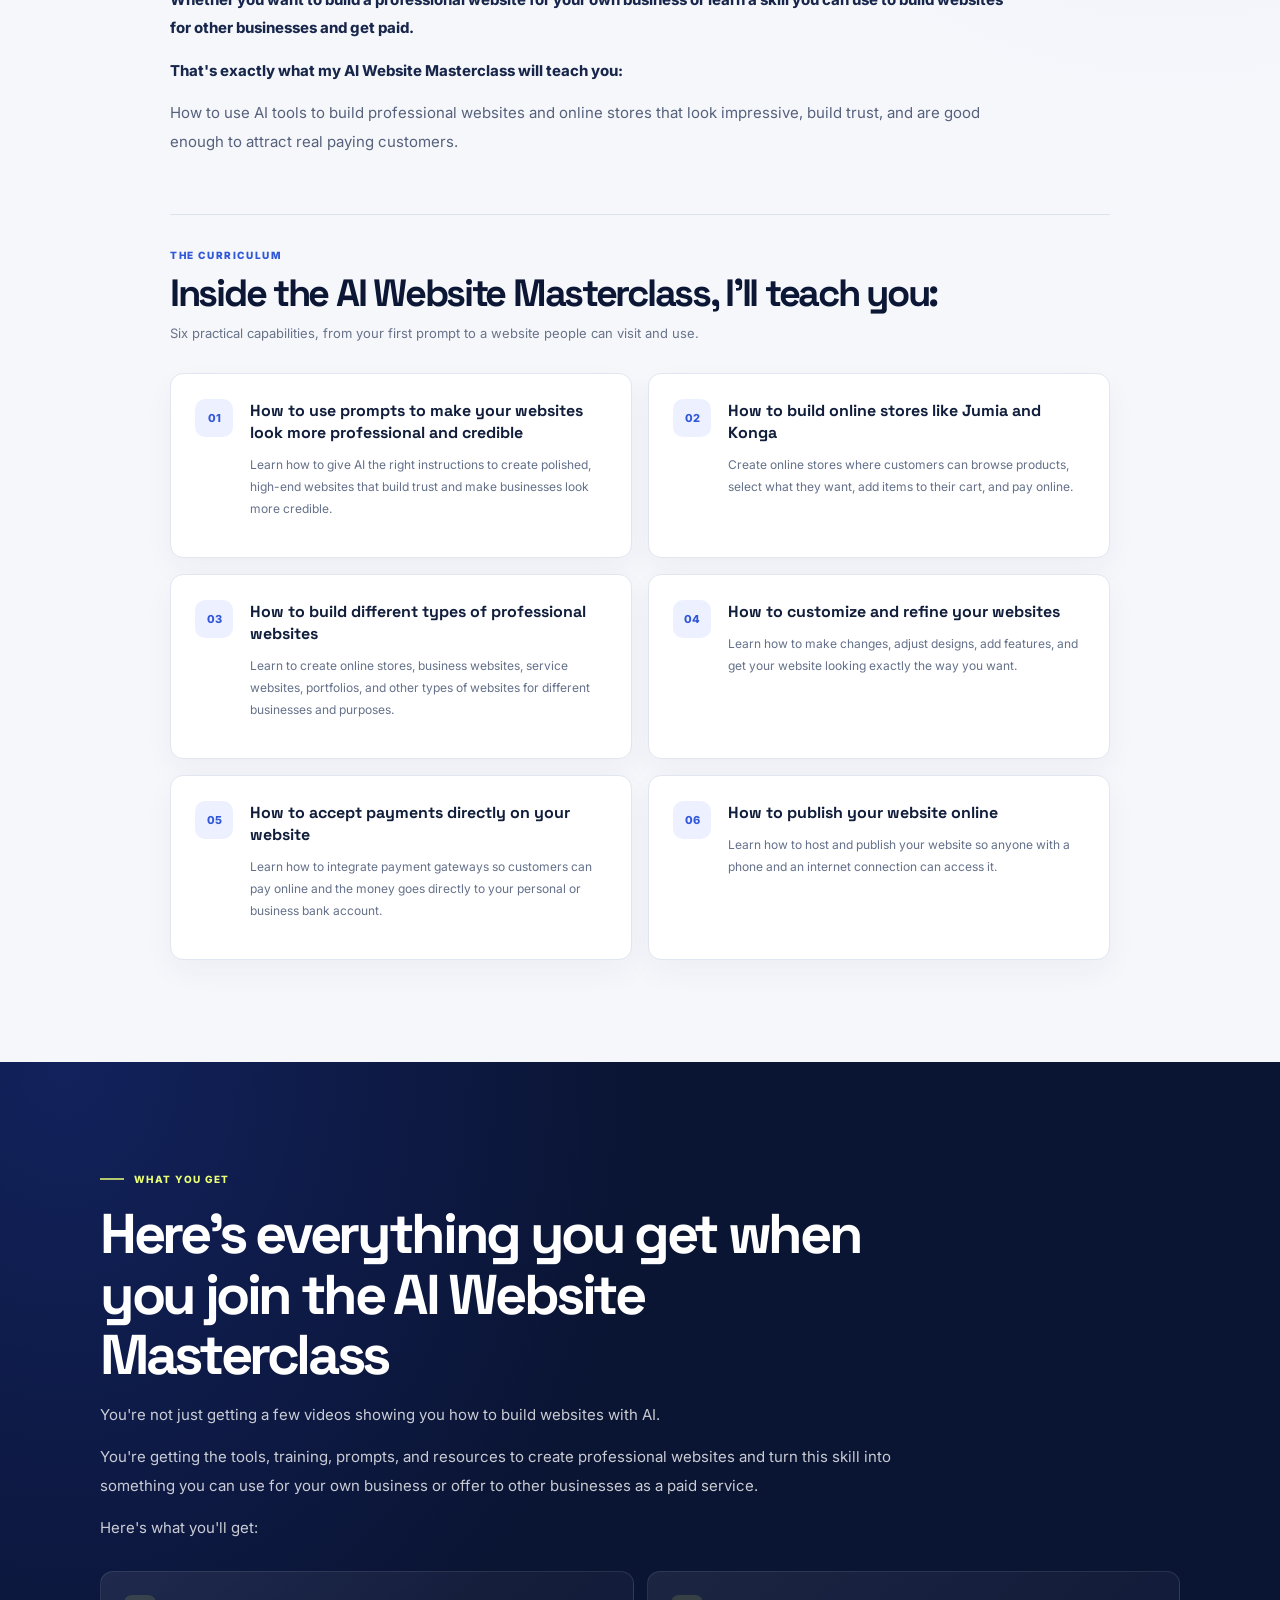
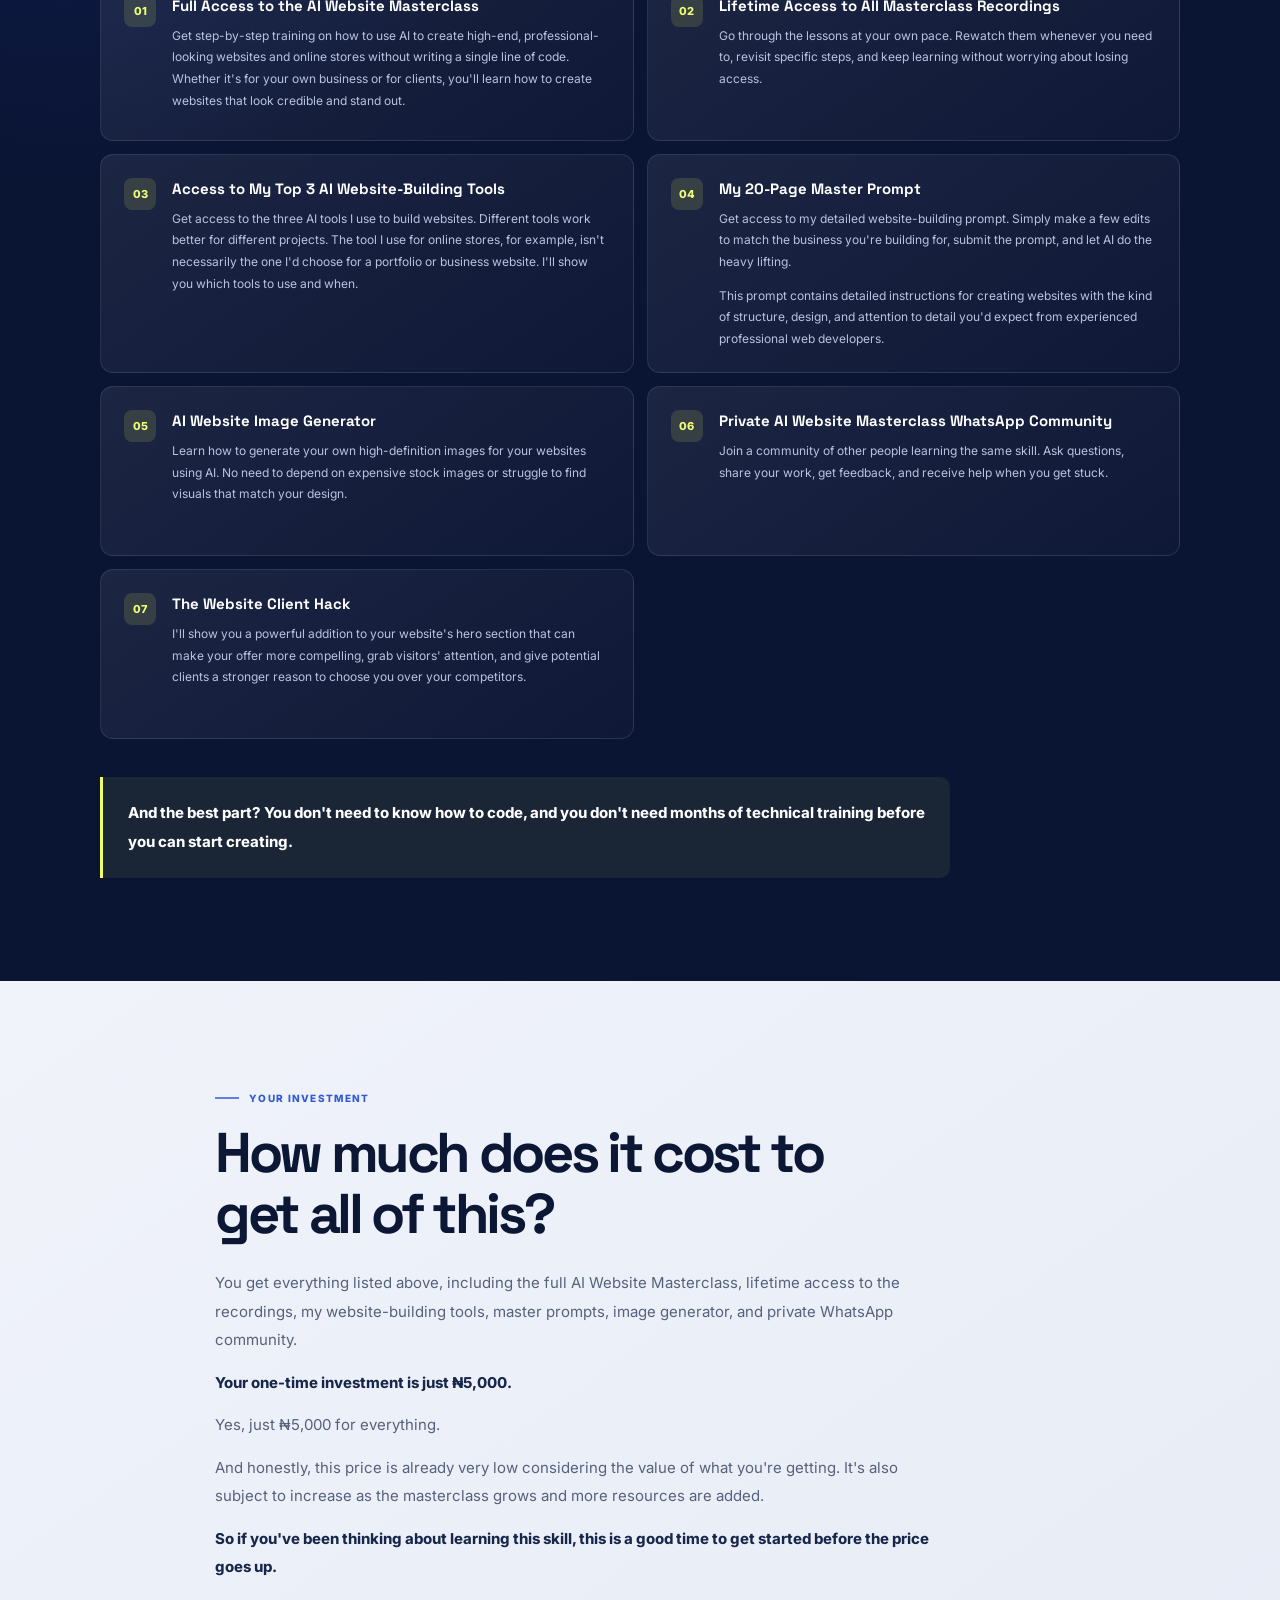
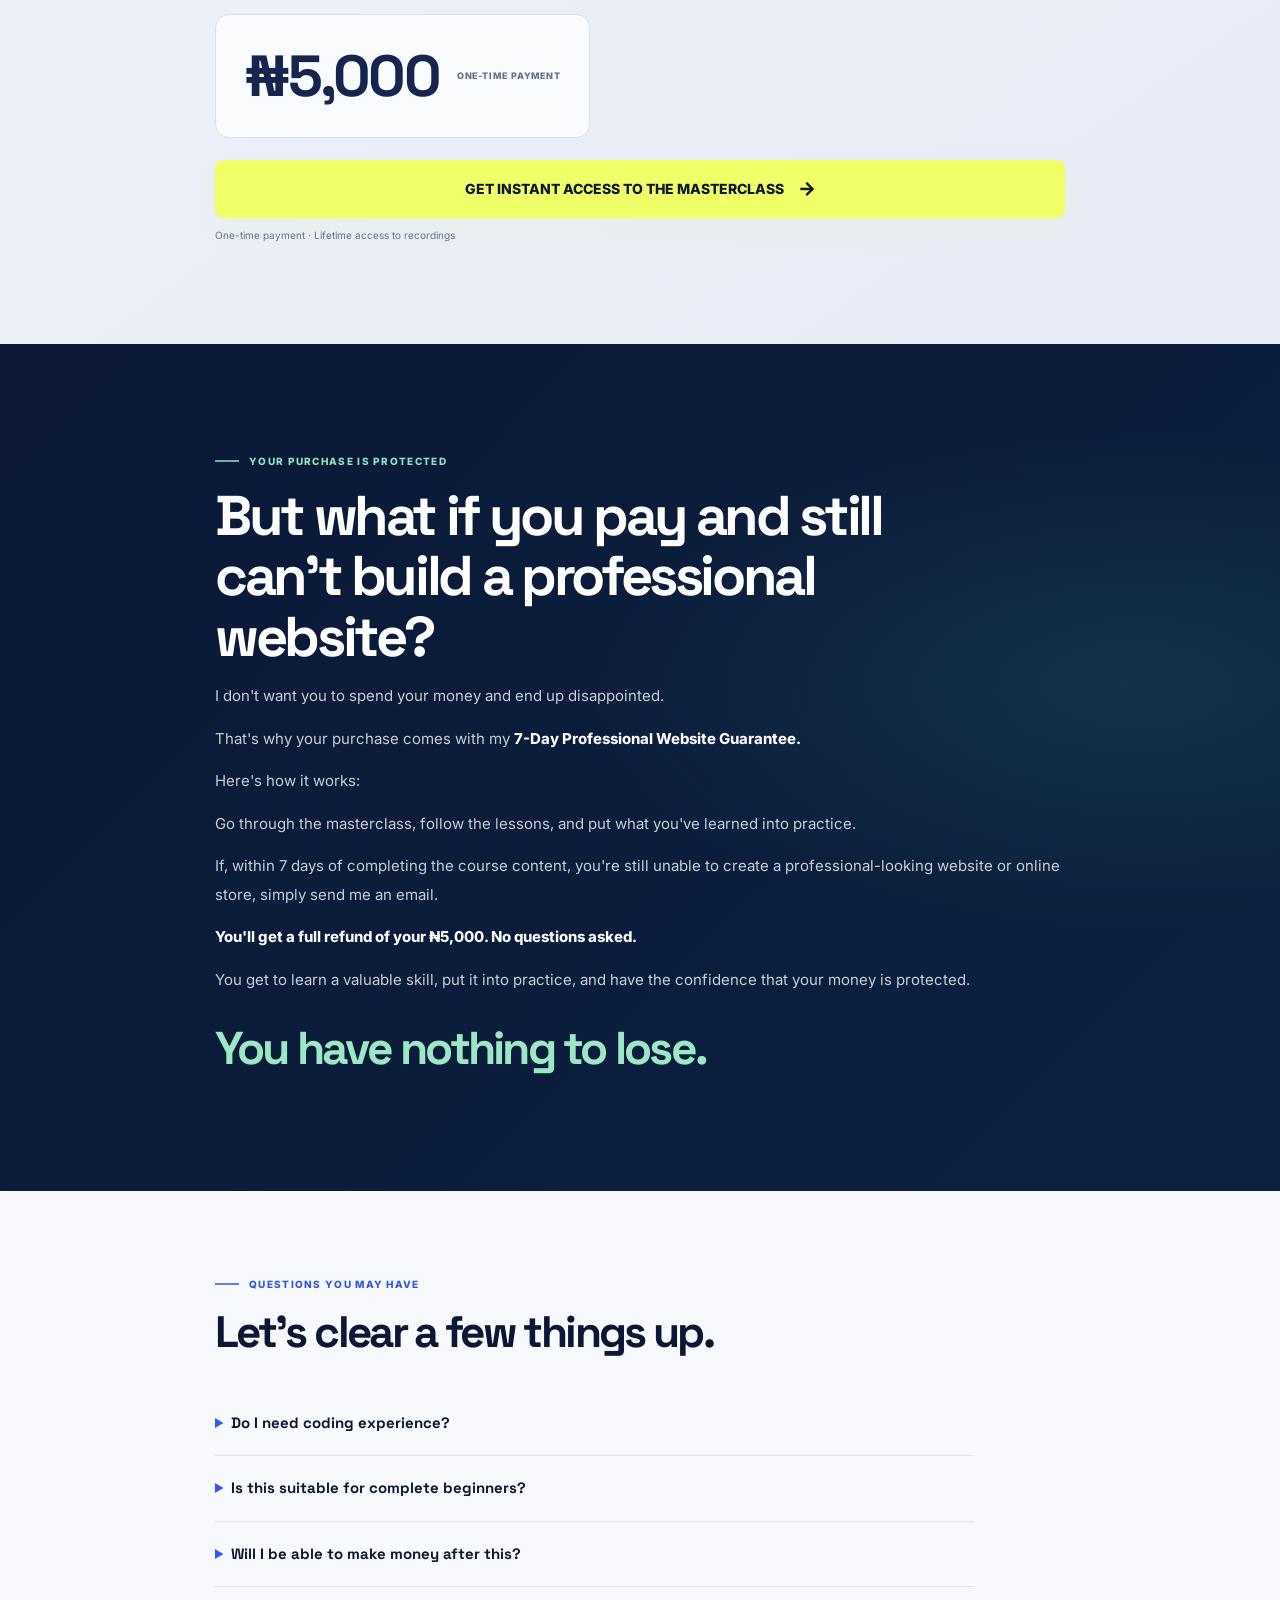
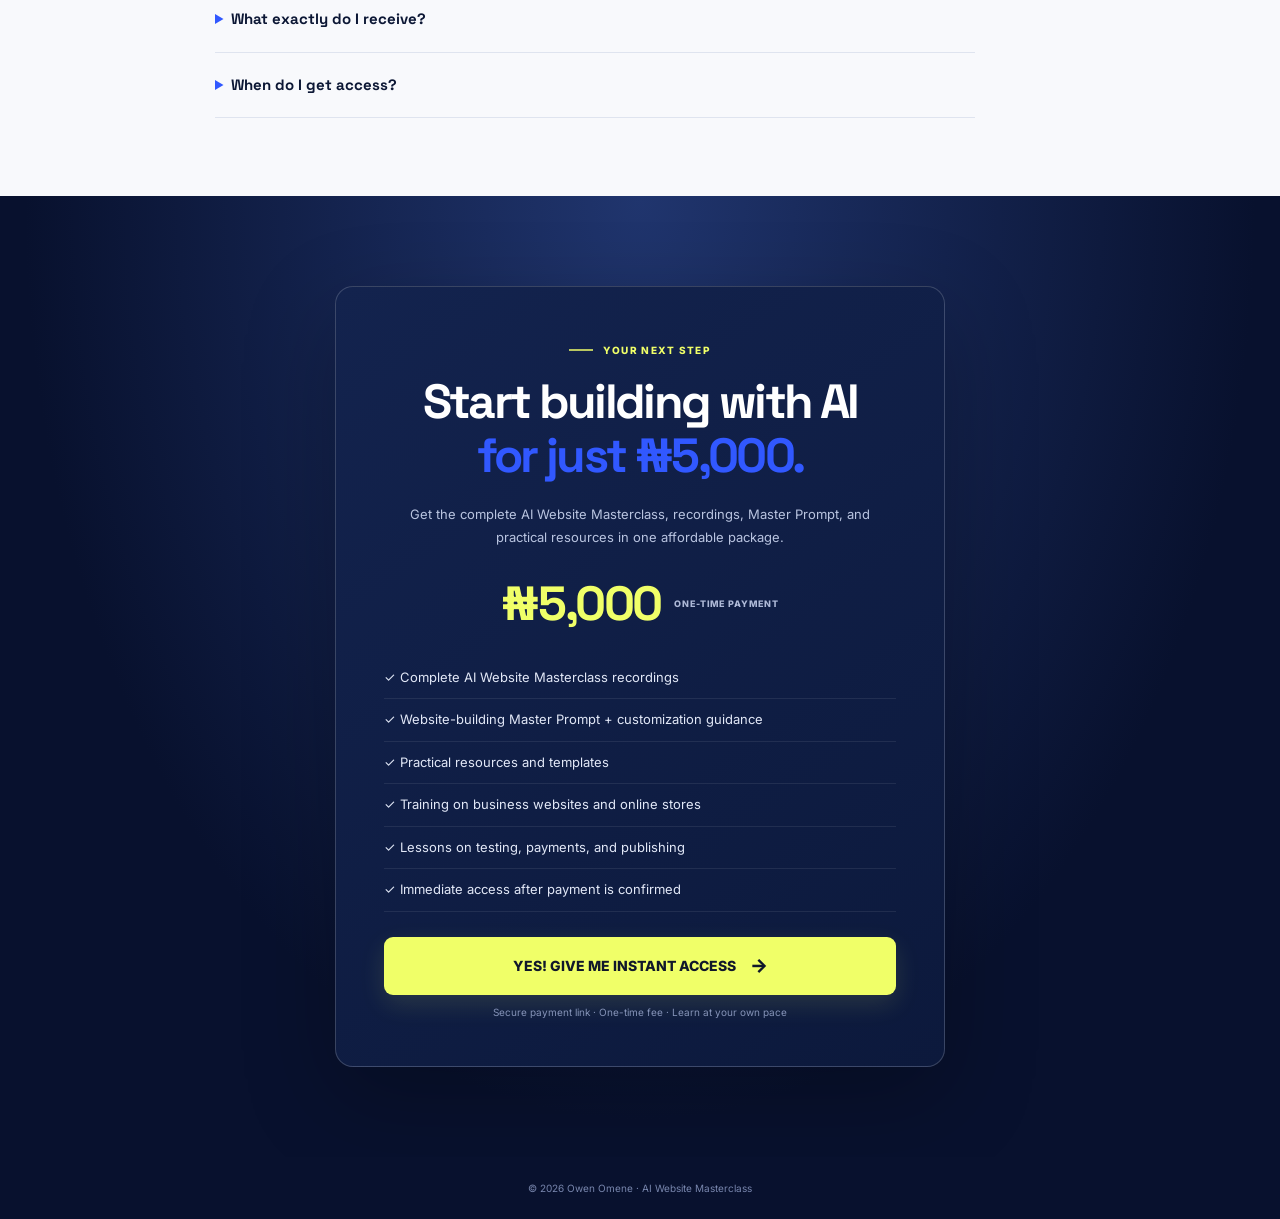
==== commit d190bf71: "Add files via upload" ====
--- a/sales/index.html
+++ b/sales/index.html
@@ -68,25 +68,33 @@
 <script src="https://fast.wistia.com/player.js" async></script>
 <script src="https://fast.wistia.com/embed/ka6ovhmwhb.js" async type="module"></script>
 <style>
-  wistia-player[media-id='ka6ovhmwhb']:not(:defined) {
-    background: center / contain no-repeat url('https://fast.wistia.com/embed/medias/ka6ovhmwhb/swatch');
-    display: block;
-    filter: blur(5px);
-    padding-top: 112.78%;
-  }
-  /* Match the frame to the exact proportions supplied by Wistia. */
+  /* Match the wrapper to the exact aspect ratio supplied by this Wistia video. */
   .sales-video-frame {
-    width: 100%;
+    display: block !important;
+    position: relative;
+    width: 100% !important;
+    max-width: 100% !important;
     height: auto !important;
     min-height: 0 !important;
     padding: 0 !important;
-    aspect-ratio: 0.8866995073891626;
+    aspect-ratio: 0.8866995073891626 !important;
     overflow: hidden;
   }
   .sales-video-frame wistia-player {
+    display: block !important;
+    width: 100% !important;
+    max-width: 100% !important;
+    height: 100% !important;
+    min-height: 0 !important;
+    aspect-ratio: 0.8866995073891626 !important;
+  }
+  wistia-player[media-id='ka6ovhmwhb']:not(:defined) {
     display: block;
     width: 100%;
-    height: 100%;
+    aspect-ratio: 0.8866995073891626;
+    padding: 0;
+    background: center / contain no-repeat url('https://fast.wistia.com/embed/medias/ka6ovhmwhb/swatch');
+    filter: blur(5px);
   }
 </style>
 </head><body class="sales-body">
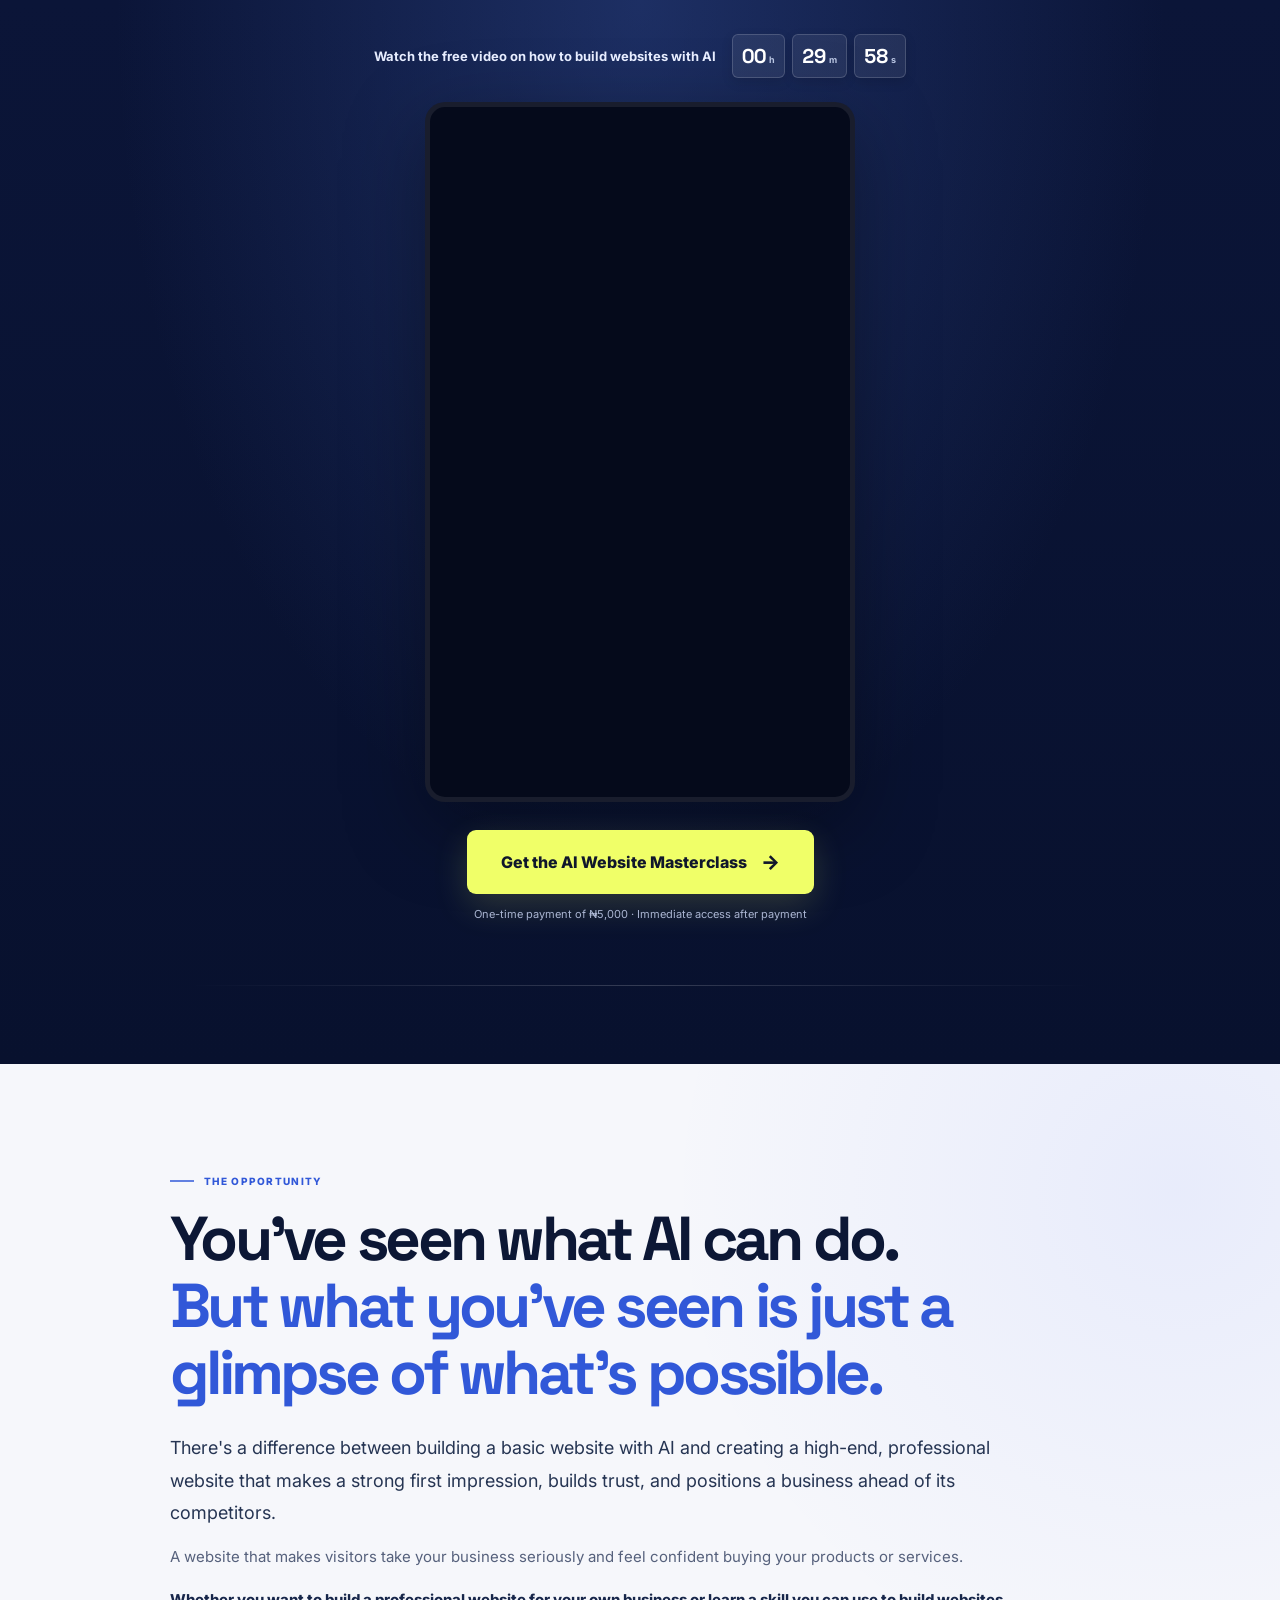
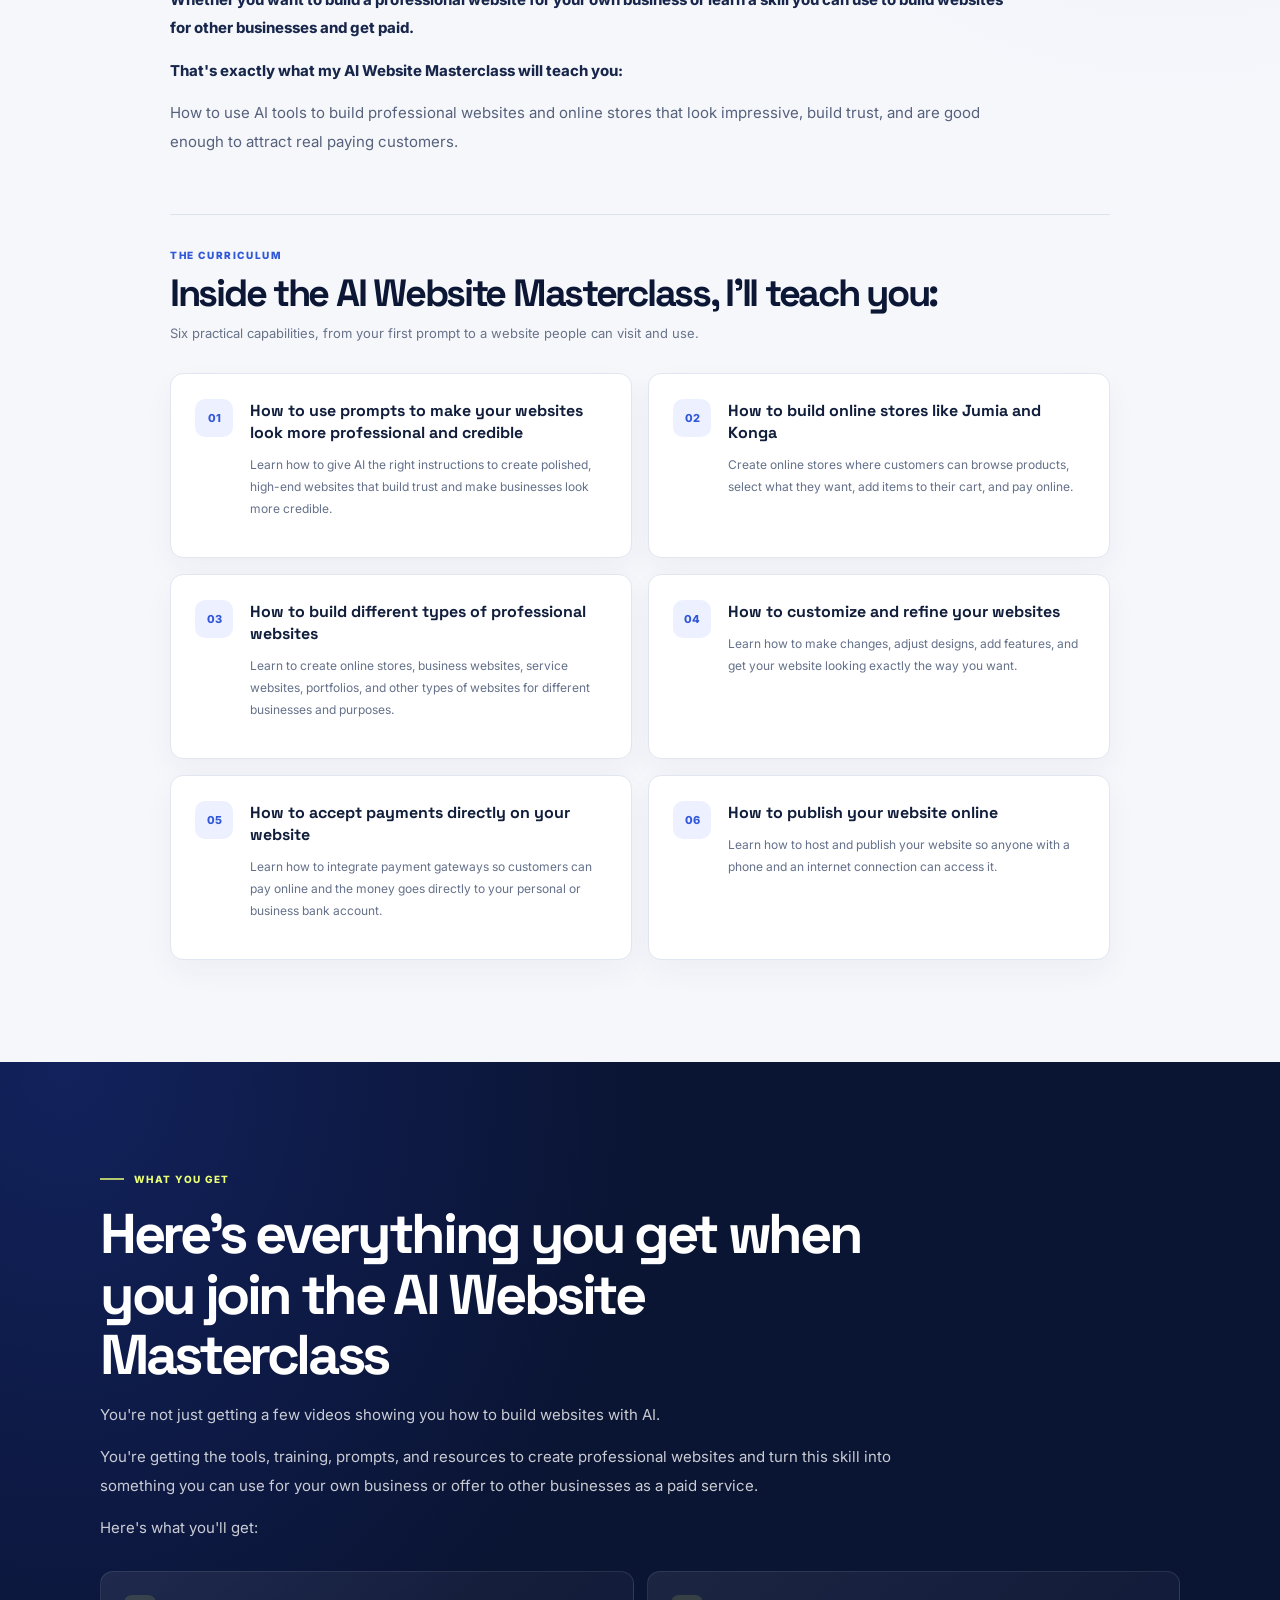
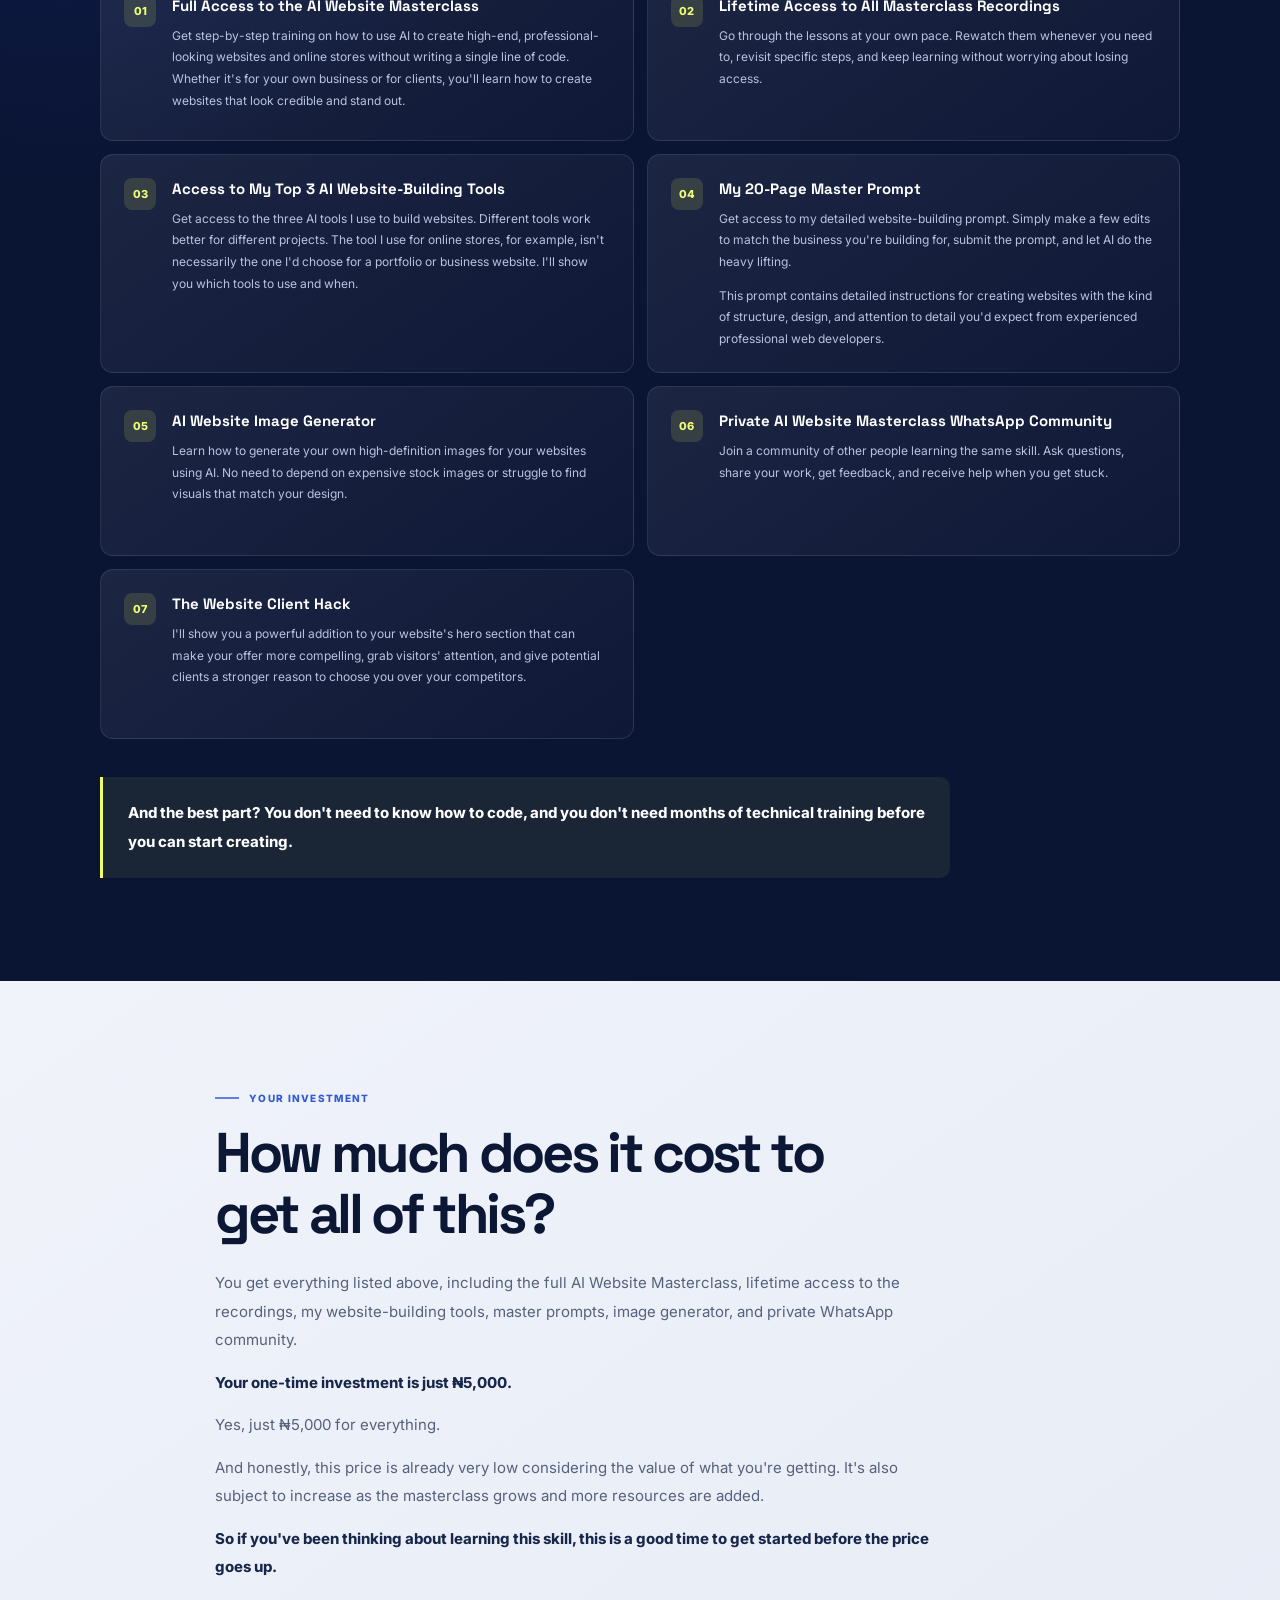
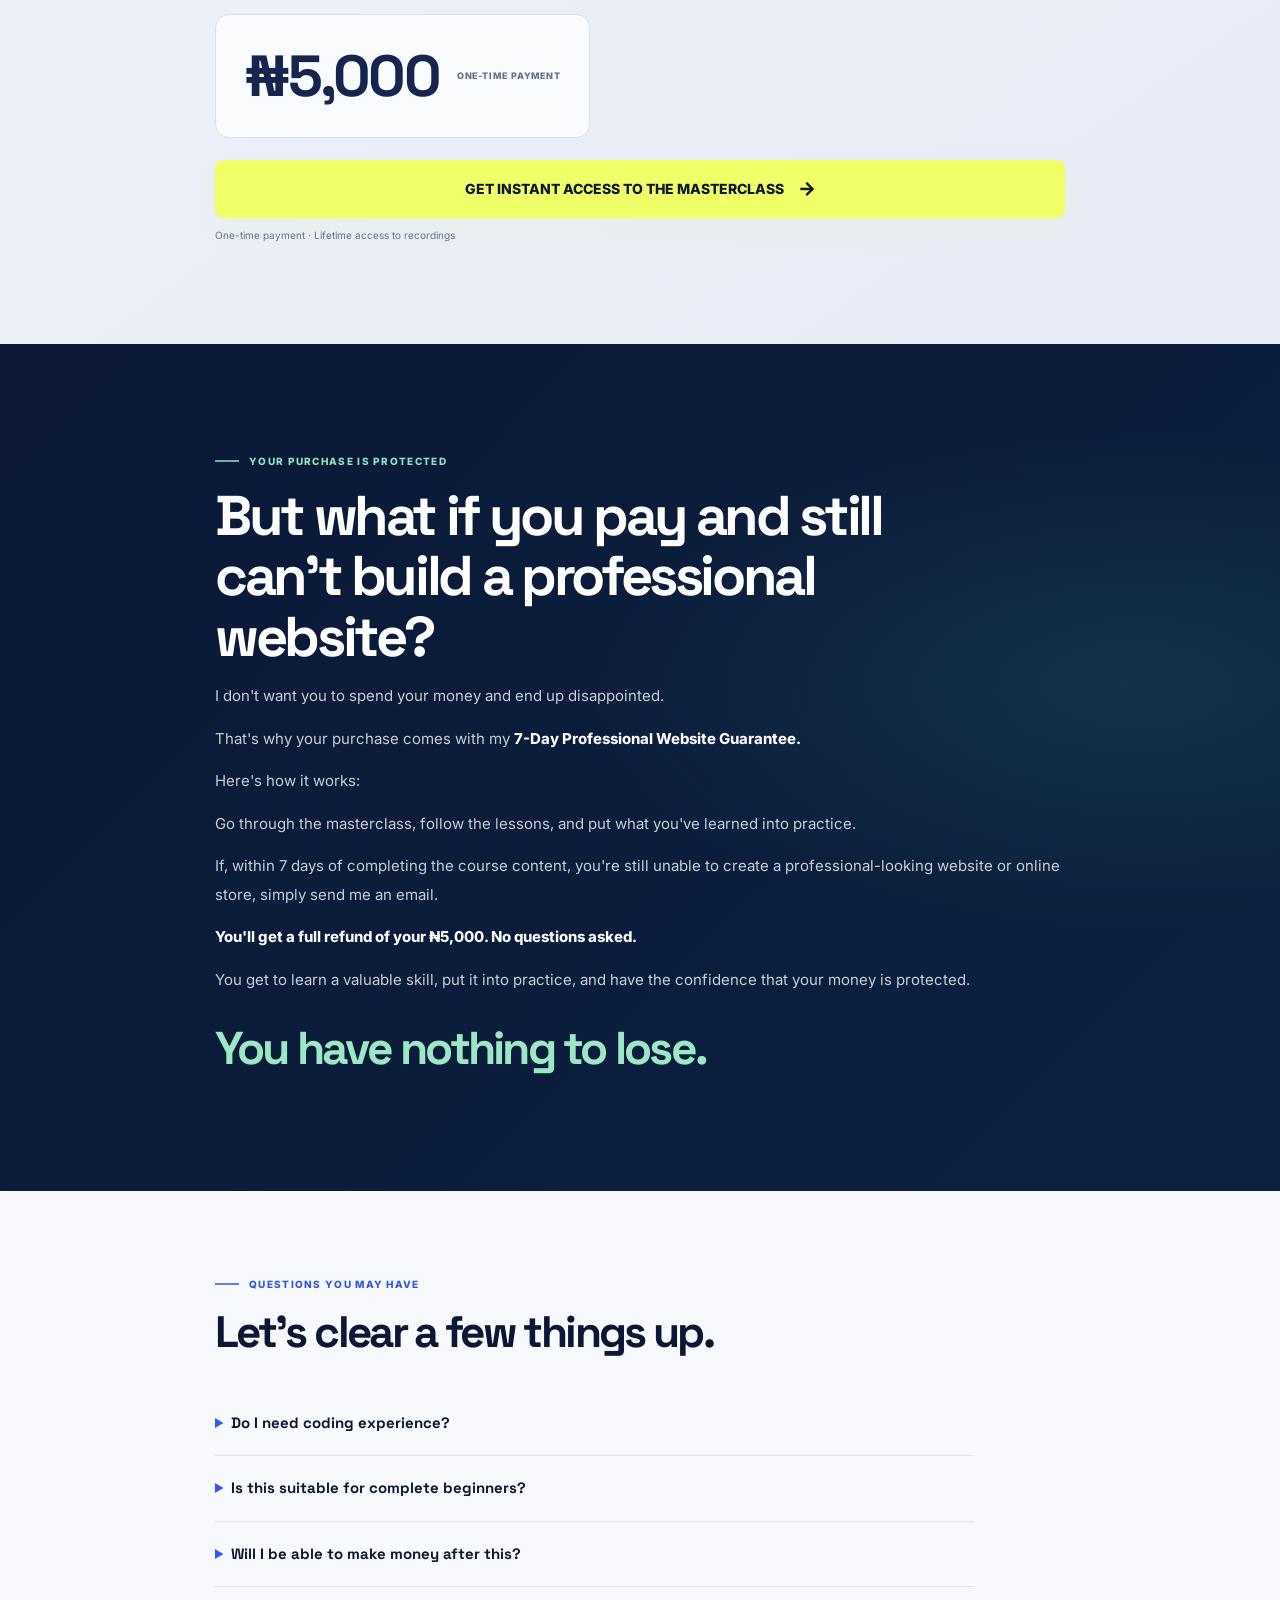
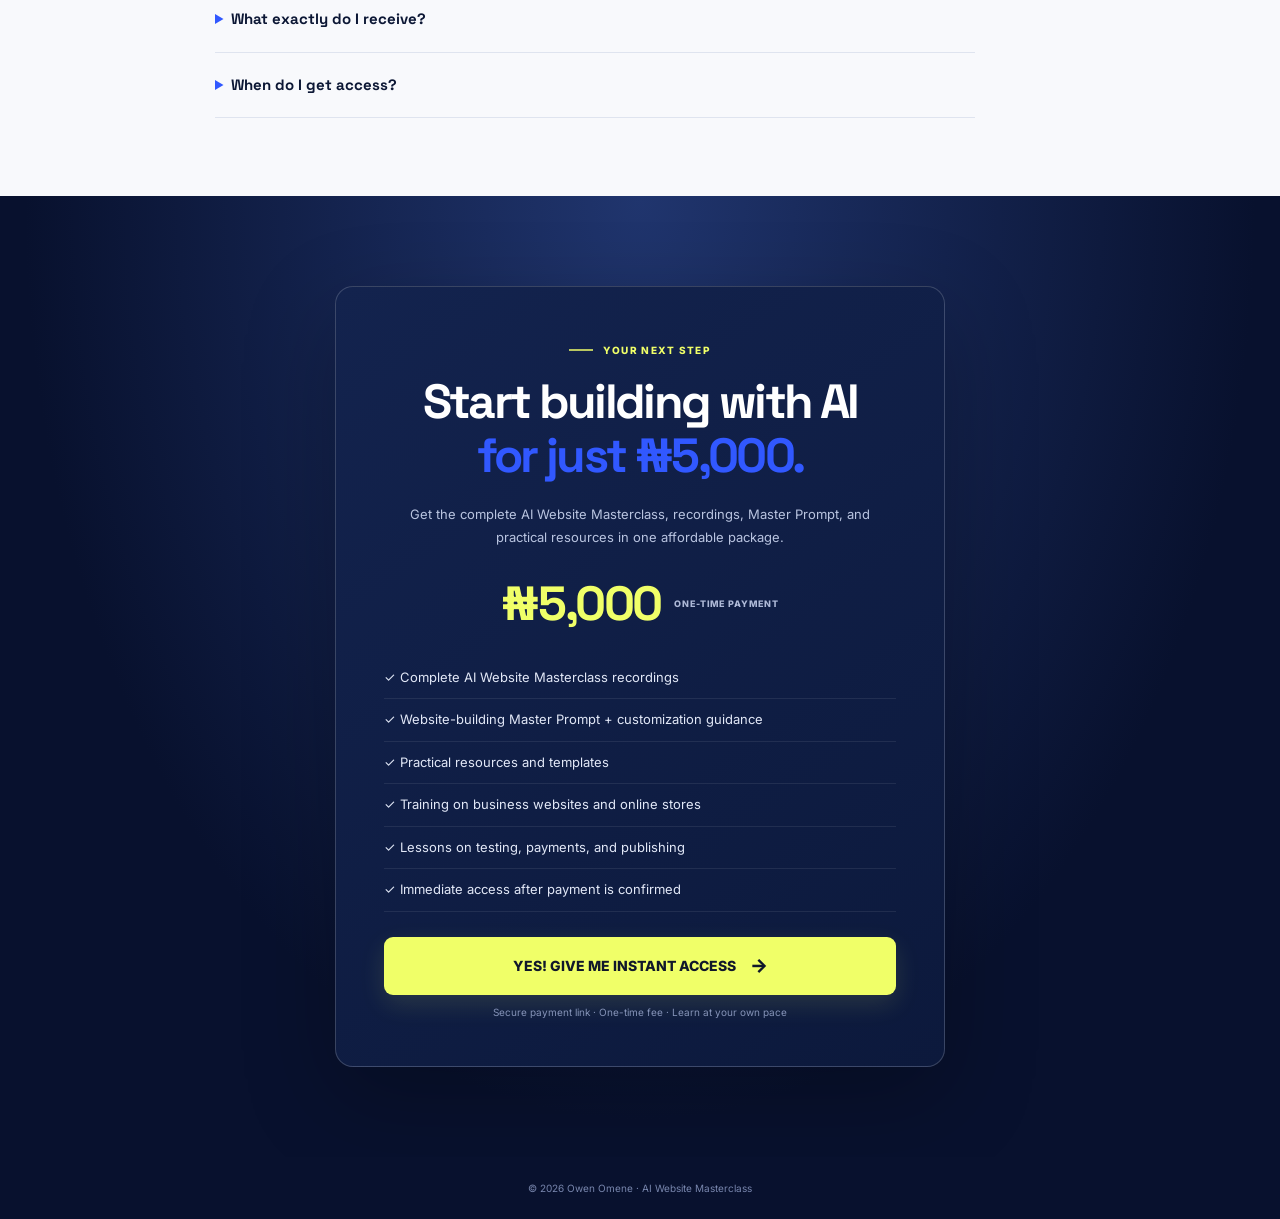
==== commit b8c3fd0b: "Add files via upload" ====
--- a/sales/index.html
+++ b/sales/index.html
@@ -68,31 +68,10 @@
 <script src="https://fast.wistia.com/player.js" async></script>
 <script src="https://fast.wistia.com/embed/ka6ovhmwhb.js" async type="module"></script>
 <style>
-  /* Match the wrapper to the exact aspect ratio supplied by this Wistia video. */
-  .sales-video-frame {
-    display: block !important;
-    position: relative;
-    width: 100% !important;
-    max-width: 100% !important;
-    height: auto !important;
-    min-height: 0 !important;
-    padding: 0 !important;
-    aspect-ratio: 0.8866995073891626 !important;
-    overflow: hidden;
-  }
-  .sales-video-frame wistia-player {
-    display: block !important;
-    width: 100% !important;
-    max-width: 100% !important;
-    height: 100% !important;
-    min-height: 0 !important;
-    aspect-ratio: 0.8866995073891626 !important;
-  }
   wistia-player[media-id='ka6ovhmwhb']:not(:defined) {
     display: block;
     width: 100%;
-    aspect-ratio: 0.8866995073891626;
-    padding: 0;
+    padding-top: 112.78%;
     background: center / contain no-repeat url('https://fast.wistia.com/embed/medias/ka6ovhmwhb/swatch');
     filter: blur(5px);
   }
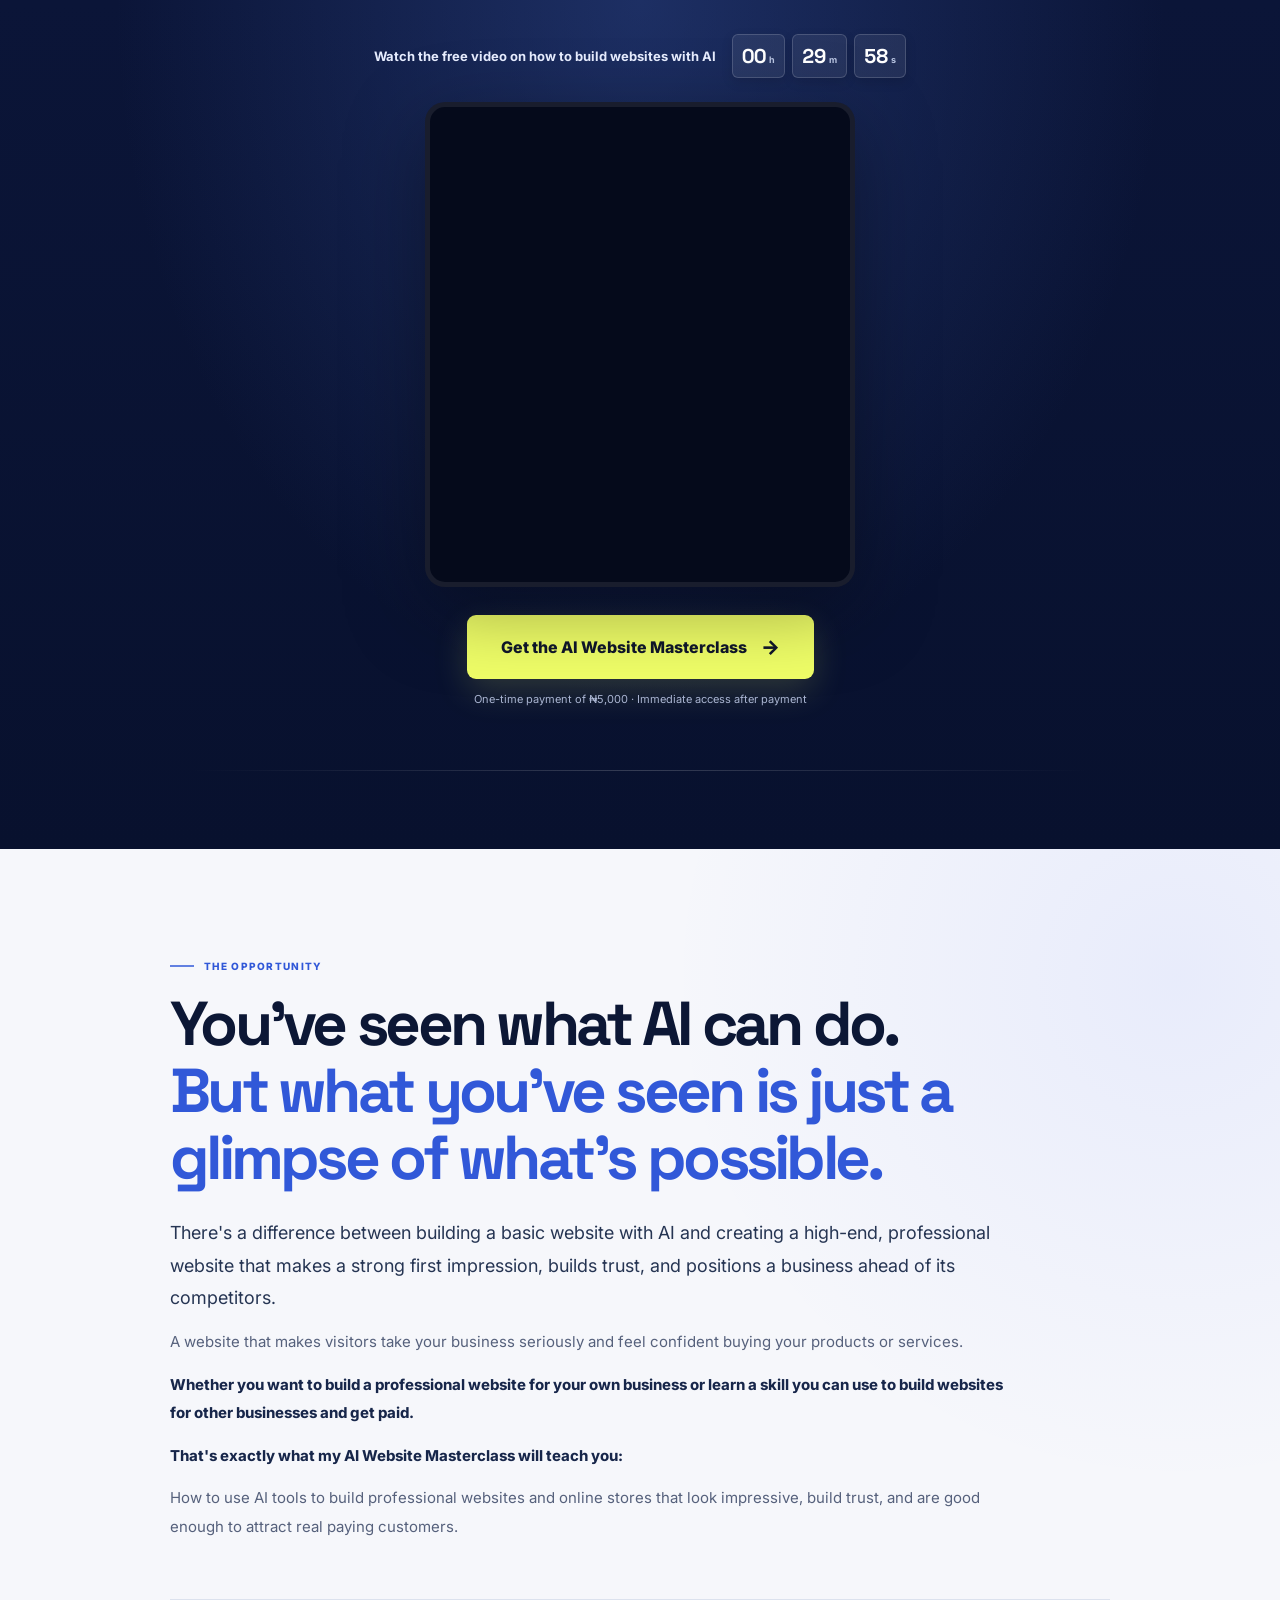
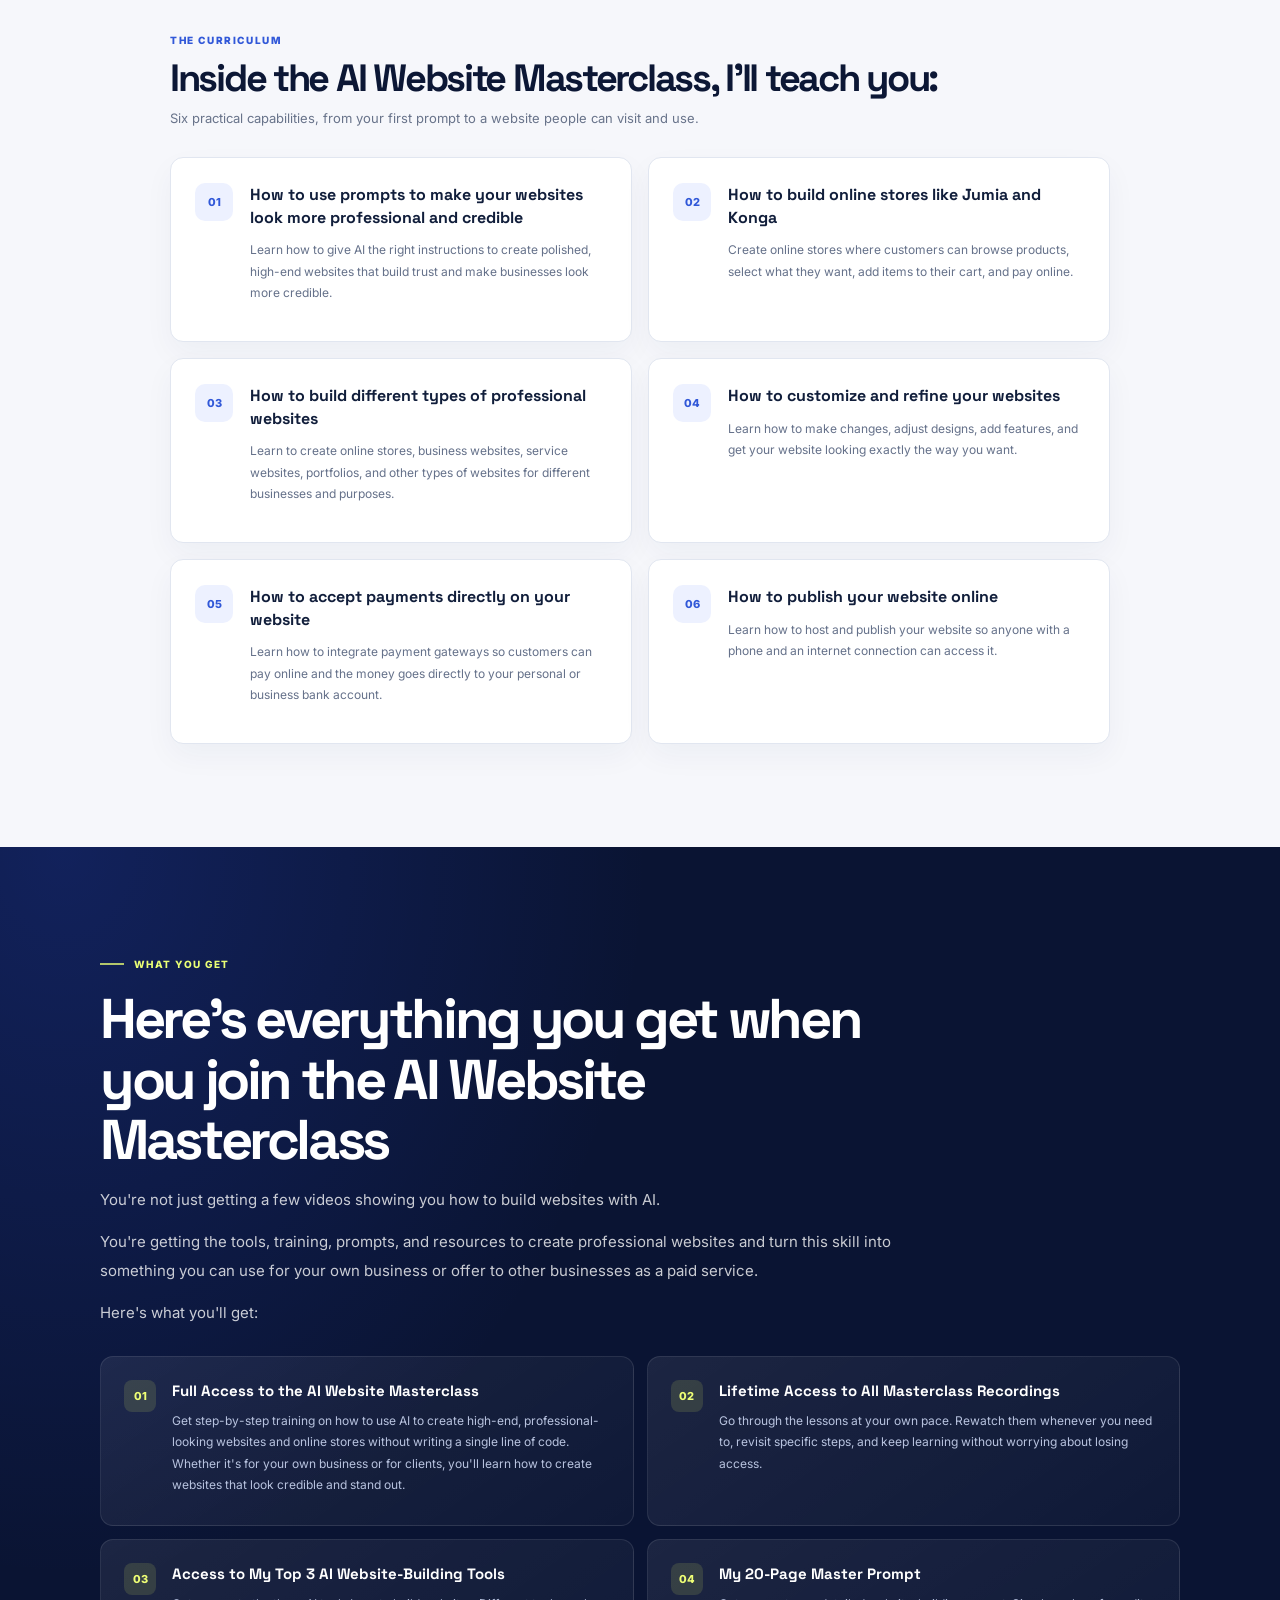
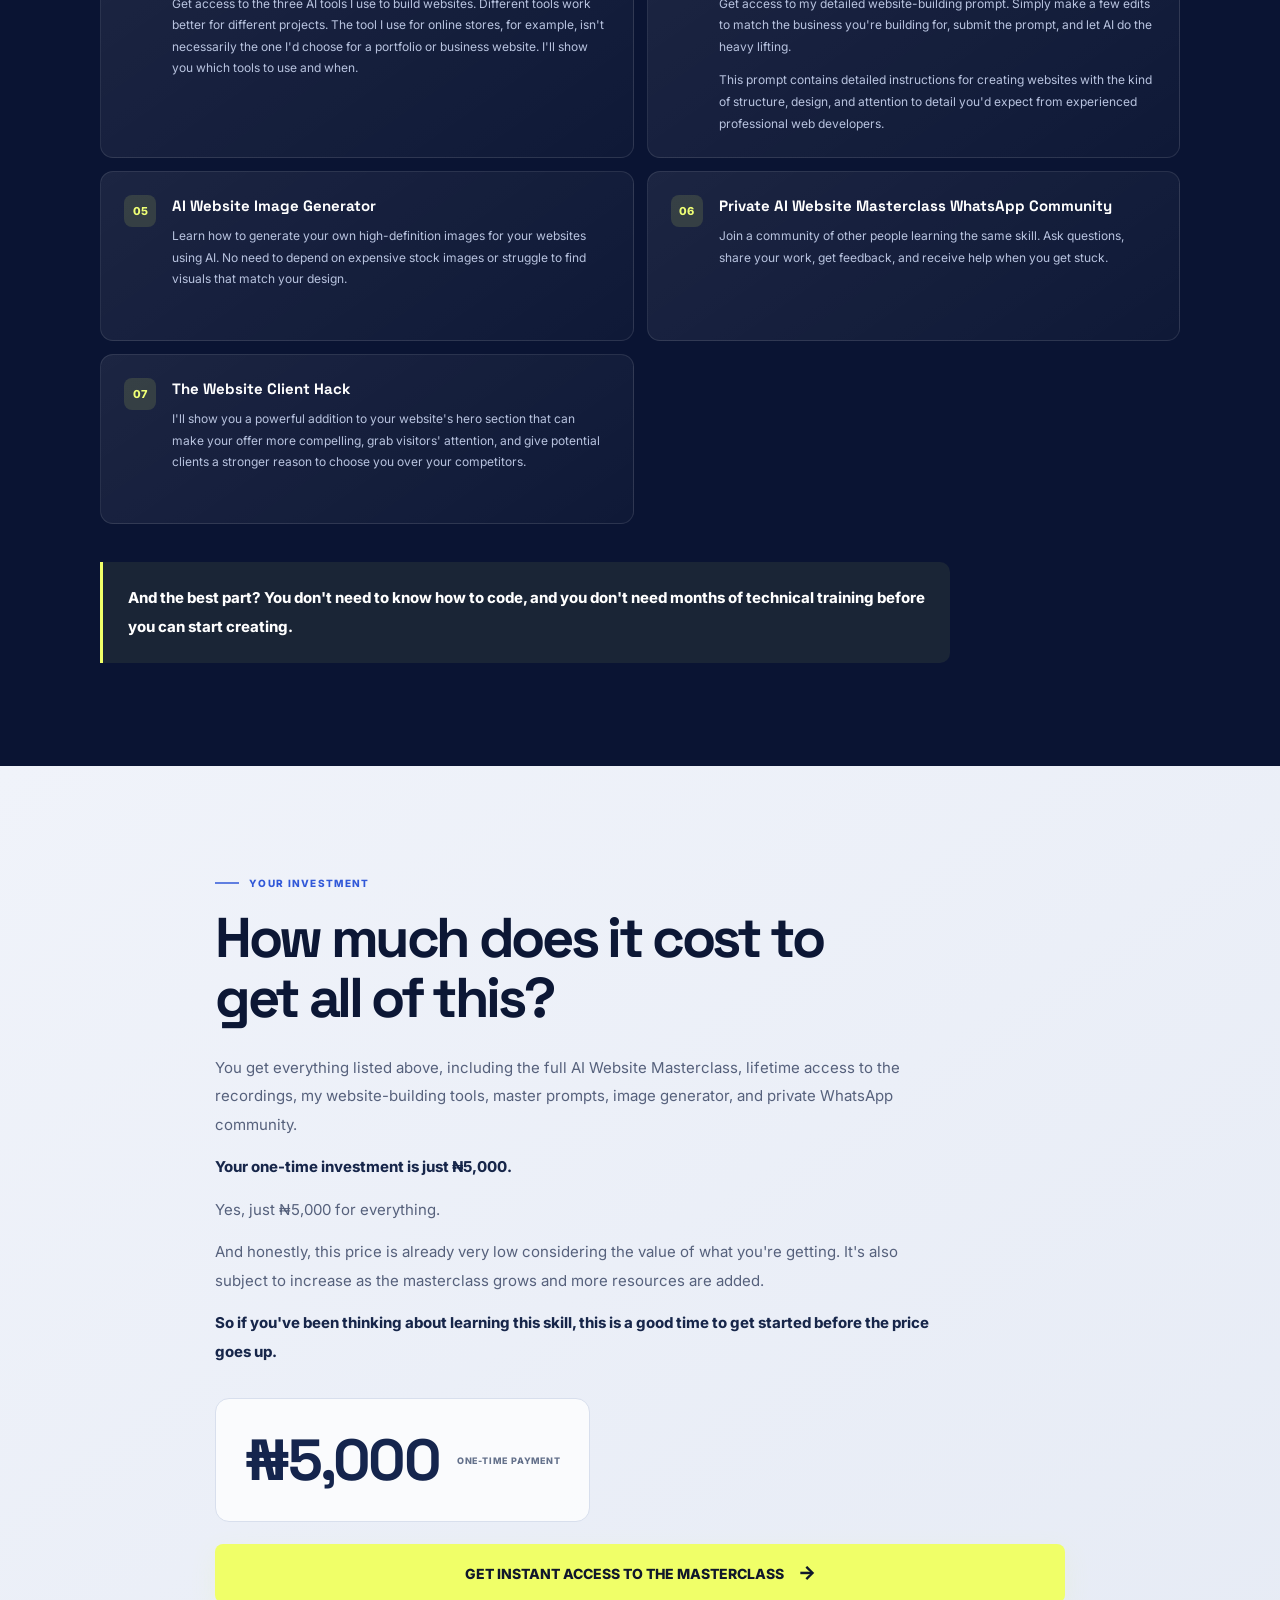
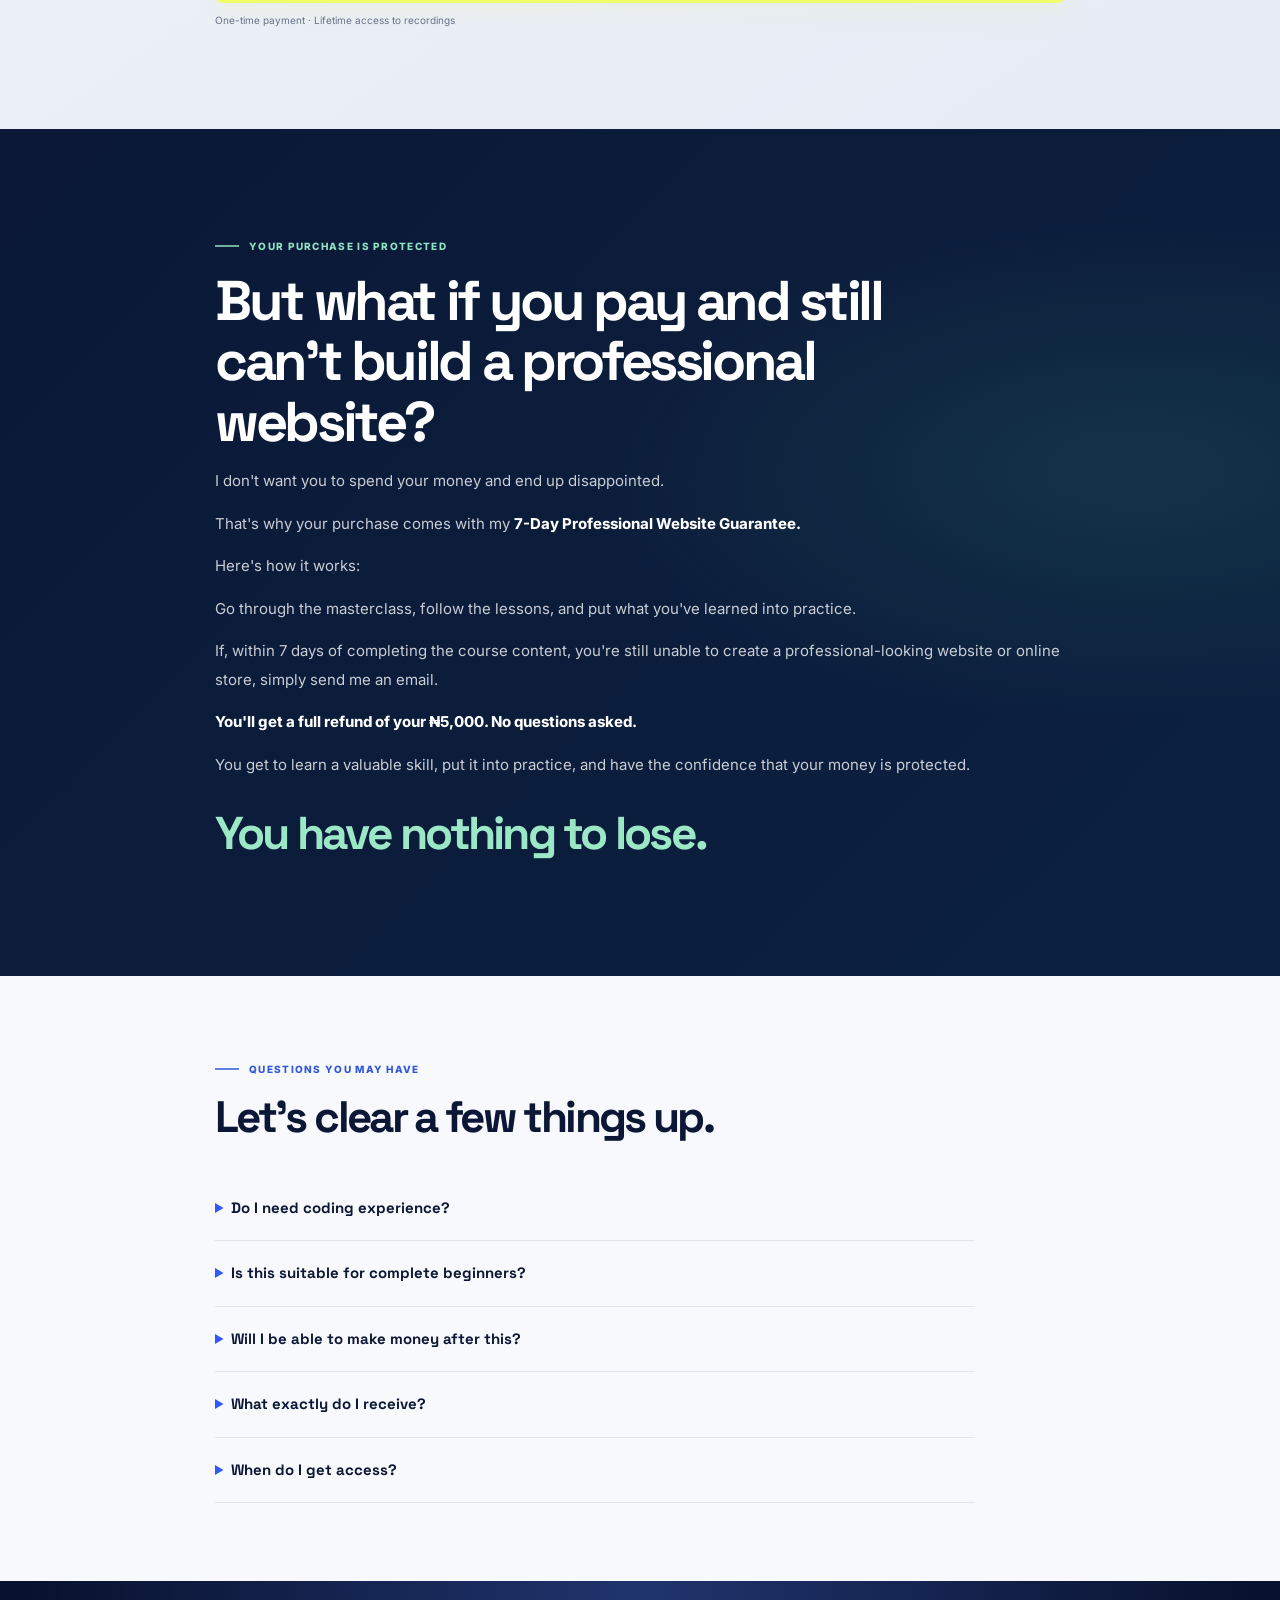
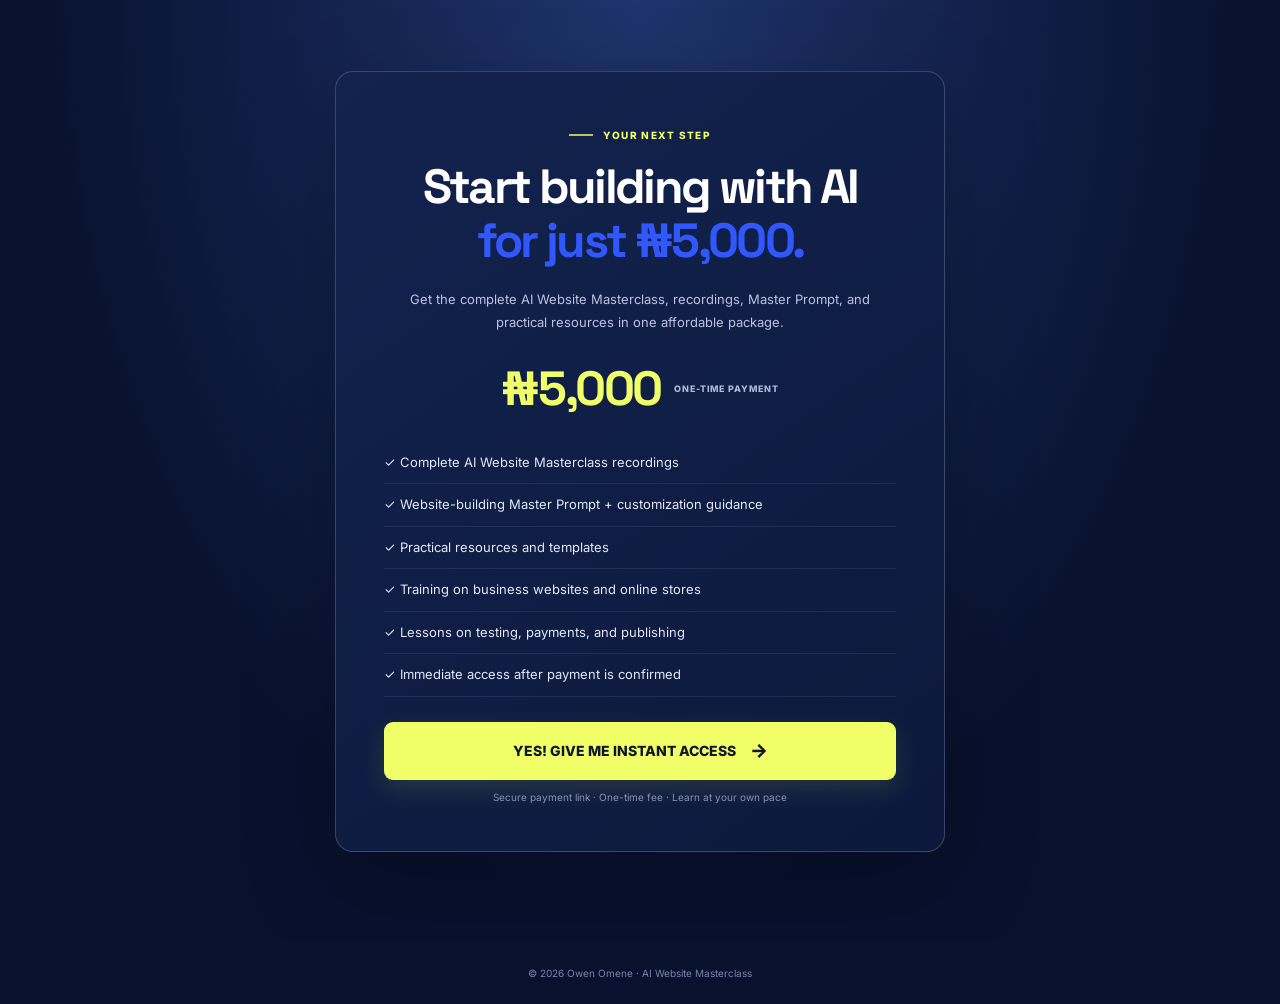
==== commit 2a9fc304: "Add files via upload" ====
--- a/sales/index.html
+++ b/sales/index.html
@@ -66,13 +66,13 @@
 });
 </script>
 <script src="https://fast.wistia.com/player.js" async></script>
-<script src="https://fast.wistia.com/embed/ka6ovhmwhb.js" async type="module"></script>
+<script src="https://fast.wistia.com/embed/hnkz63jg59.js" async type="module"></script>
 <style>
-  wistia-player[media-id='ka6ovhmwhb']:not(:defined) {
+  wistia-player[media-id='hnkz63jg59']:not(:defined) {
     display: block;
     width: 100%;
     padding-top: 112.78%;
-    background: center / contain no-repeat url('https://fast.wistia.com/embed/medias/ka6ovhmwhb/swatch');
+    background: center / contain no-repeat url('https://fast.wistia.com/embed/medias/hnkz63jg59/swatch');
     filter: blur(5px);
   }
 </style>
@@ -80,7 +80,7 @@
 <main>
 <section class="sales-video-hero">
 <div class="sales-timer-row"><span>Watch the free video on how to build websites with AI</span><div class="timer-boxes" aria-label="Offer timer"><div><strong id="timer-hours">00</strong><small>h</small></div><div><strong id="timer-minutes">30</strong><small>m</small></div><div><strong id="timer-seconds">00</strong><small>s</small></div></div></div>
-<div class="sales-video-frame" id="sales-video"><wistia-player media-id="ka6ovhmwhb" aspect="0.8866995073891626"></wistia-player></div>
+<div class="sales-video-frame" id="sales-video"><wistia-player media-id="hnkz63jg59" aspect="0.8866995073891626"></wistia-player></div>
 <a class="sales-video-cta" data-buy href="#checkout-note">Get the AI Website Masterclass <span>→</span></a>
 <p class="sales-video-note">One-time payment of ₦5,000 · Immediate access after payment</p>
 </section>
--- a/styles.css
+++ b/styles.css
@@ -301,3 +301,37 @@
 .investment-section .investment-price{width:100%;justify-content:center}.investment-price .price{font-size:51px}
 .offer-section{padding:58px 15px}
 }
+
+
+/* Wistia sales video: use the exact native ratio from the embed (width / height).
+   Keep the wrapper, placeholder and player on one shared set of dimensions. */
+.sales-video-frame {
+  display: block;
+  position: relative;
+  width: min(100%, 430px);
+  max-width: 430px;
+  height: auto;
+  min-height: 0;
+  max-height: none;
+  padding: 0;
+  aspect-ratio: 0.8866995073891626;
+  overflow: hidden;
+}
+.sales-video-frame > wistia-player,
+.sales-video-frame > .sales-video-placeholder {
+  display: block;
+  width: 100%;
+  height: 100%;
+  min-height: 0;
+  max-height: none;
+  margin: 0;
+}
+.sales-video-frame > wistia-player {
+  aspect-ratio: 0.8866995073891626;
+}
+@media (max-width: 600px) {
+  .sales-video-frame {
+    width: min(100%, 390px);
+    max-width: 390px;
+  }
+}
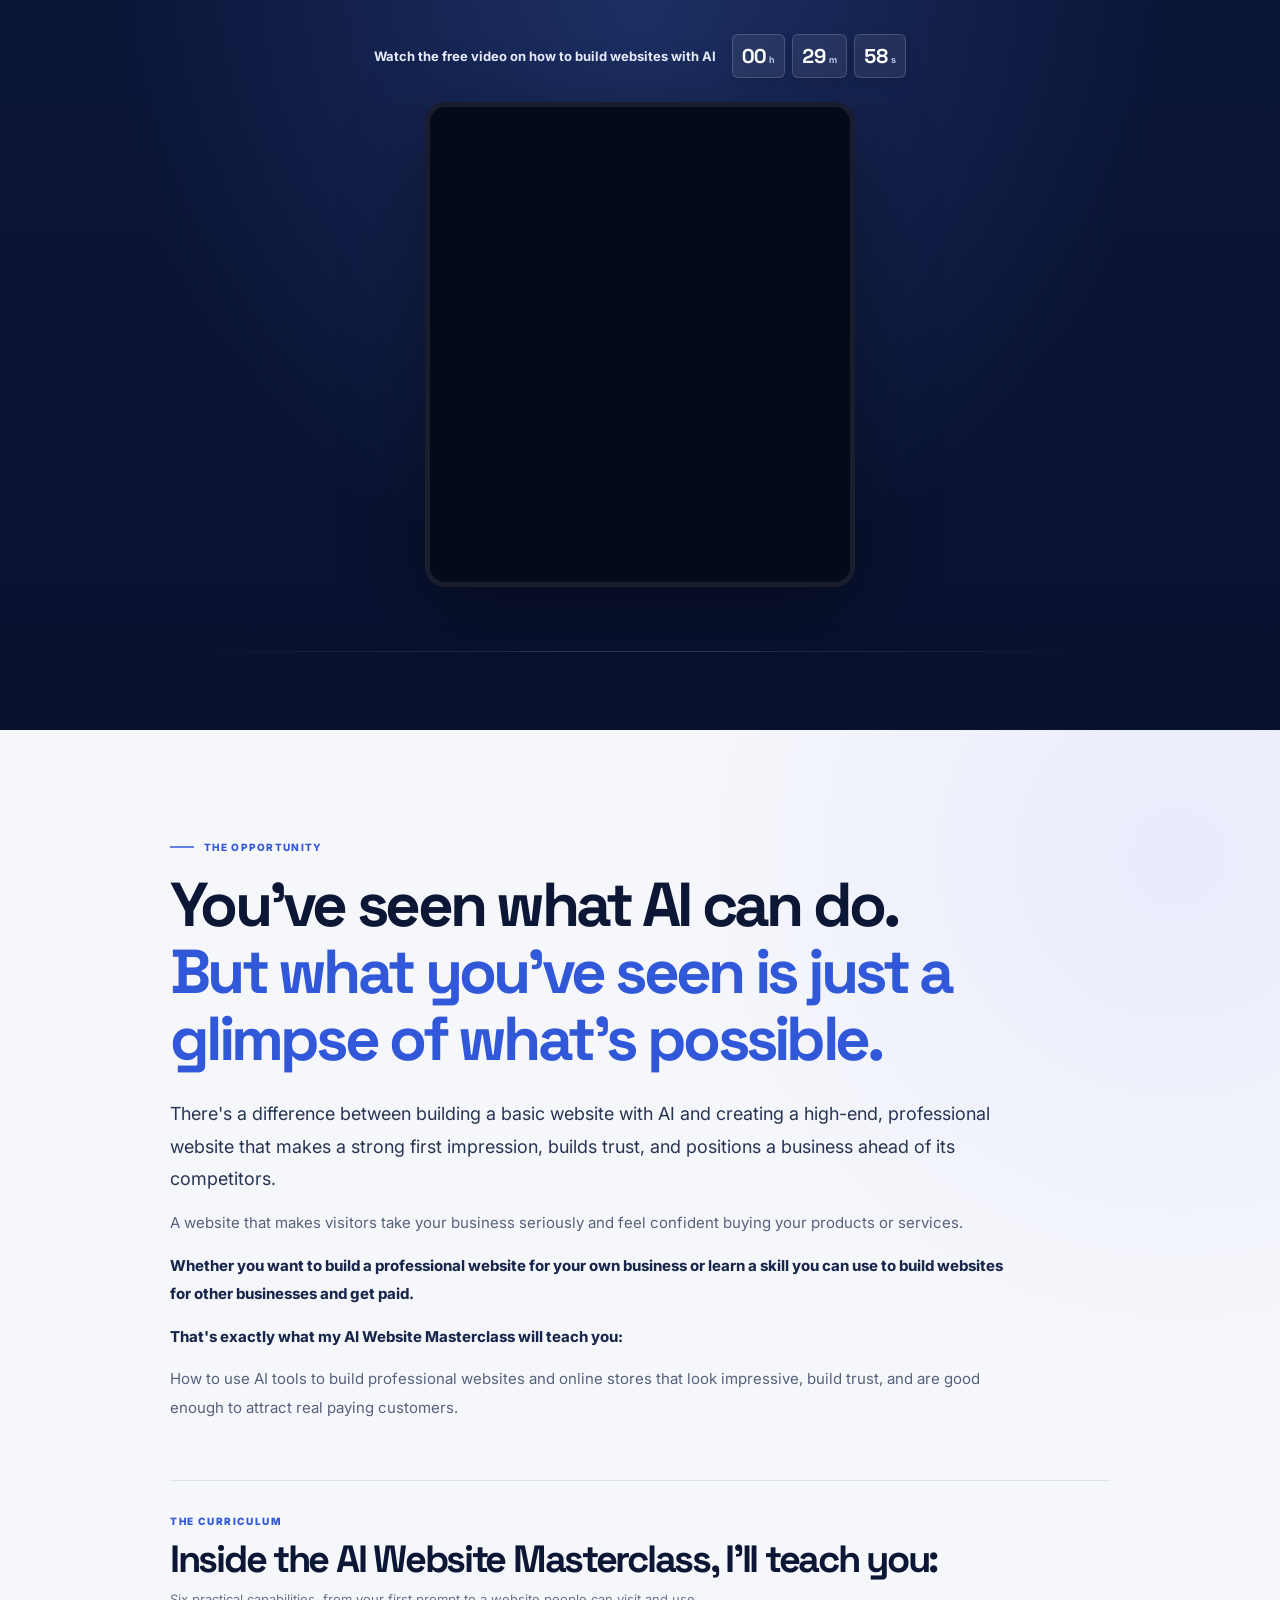
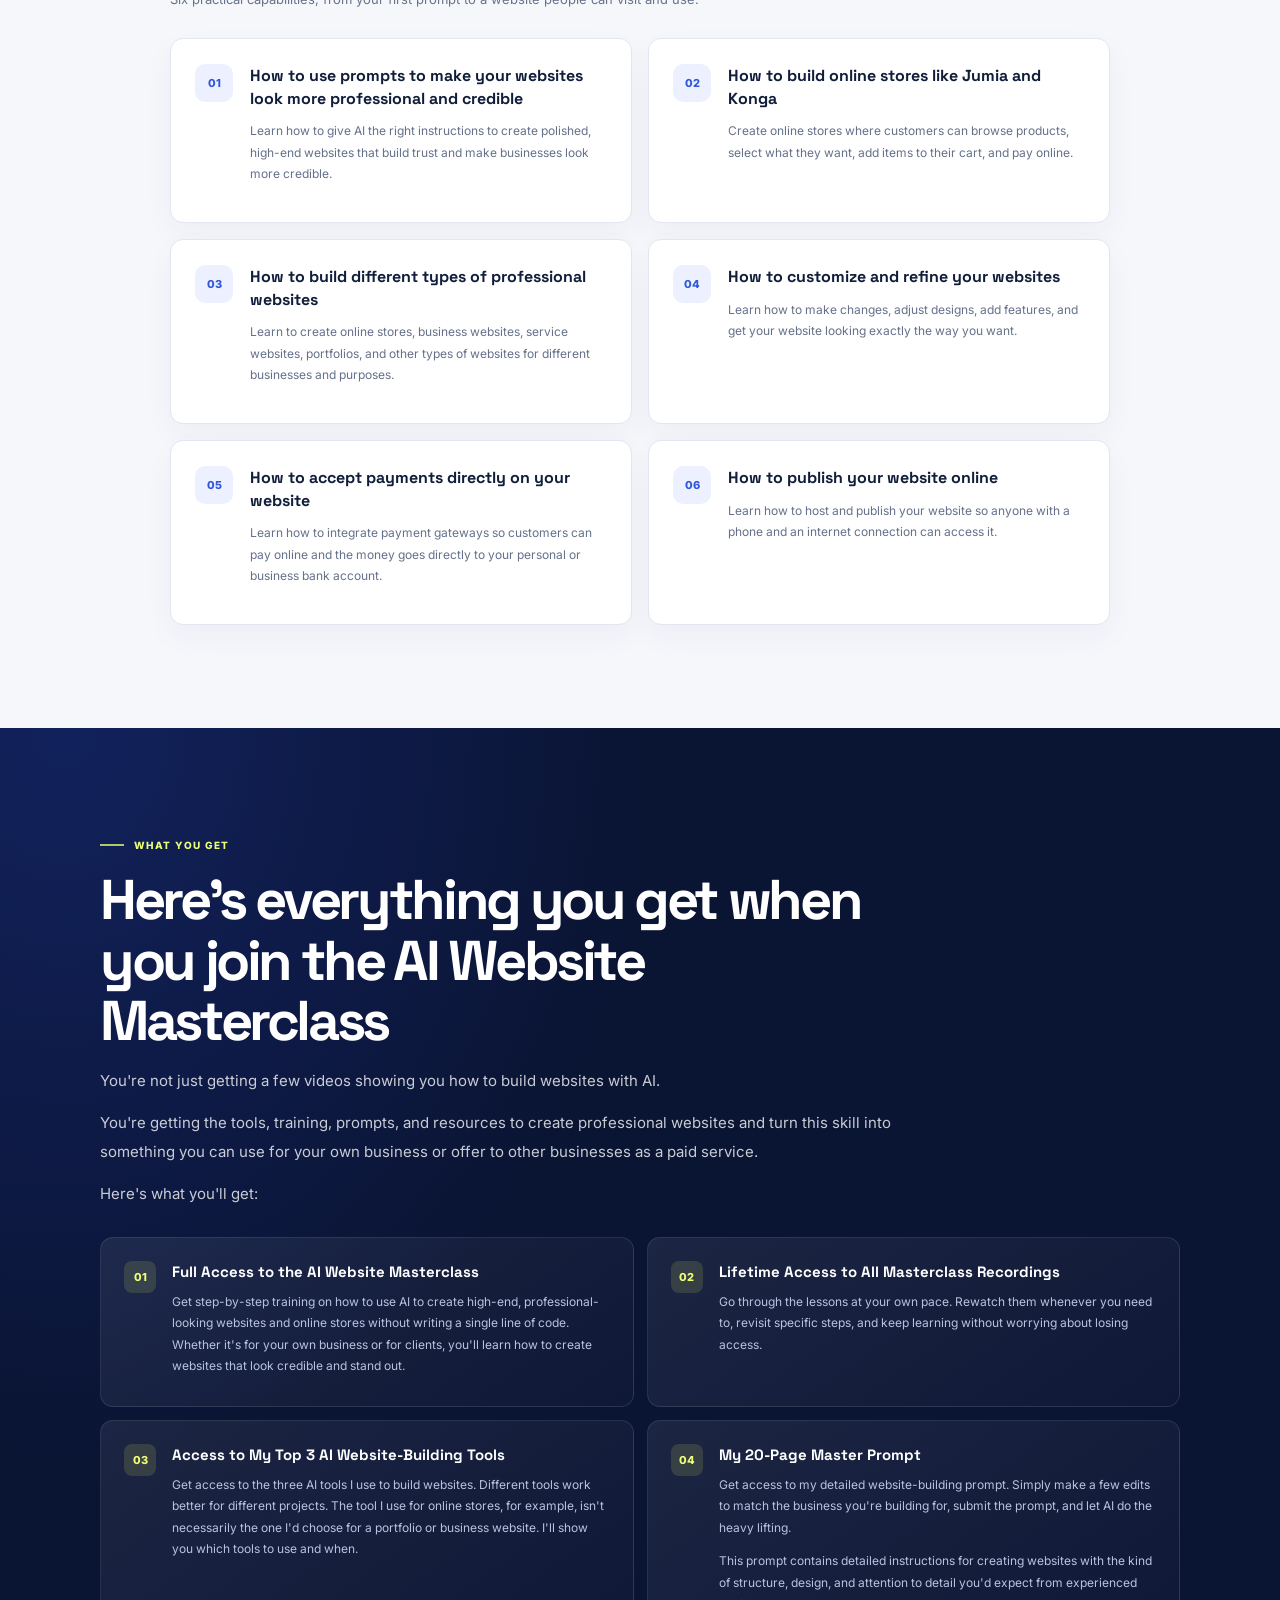
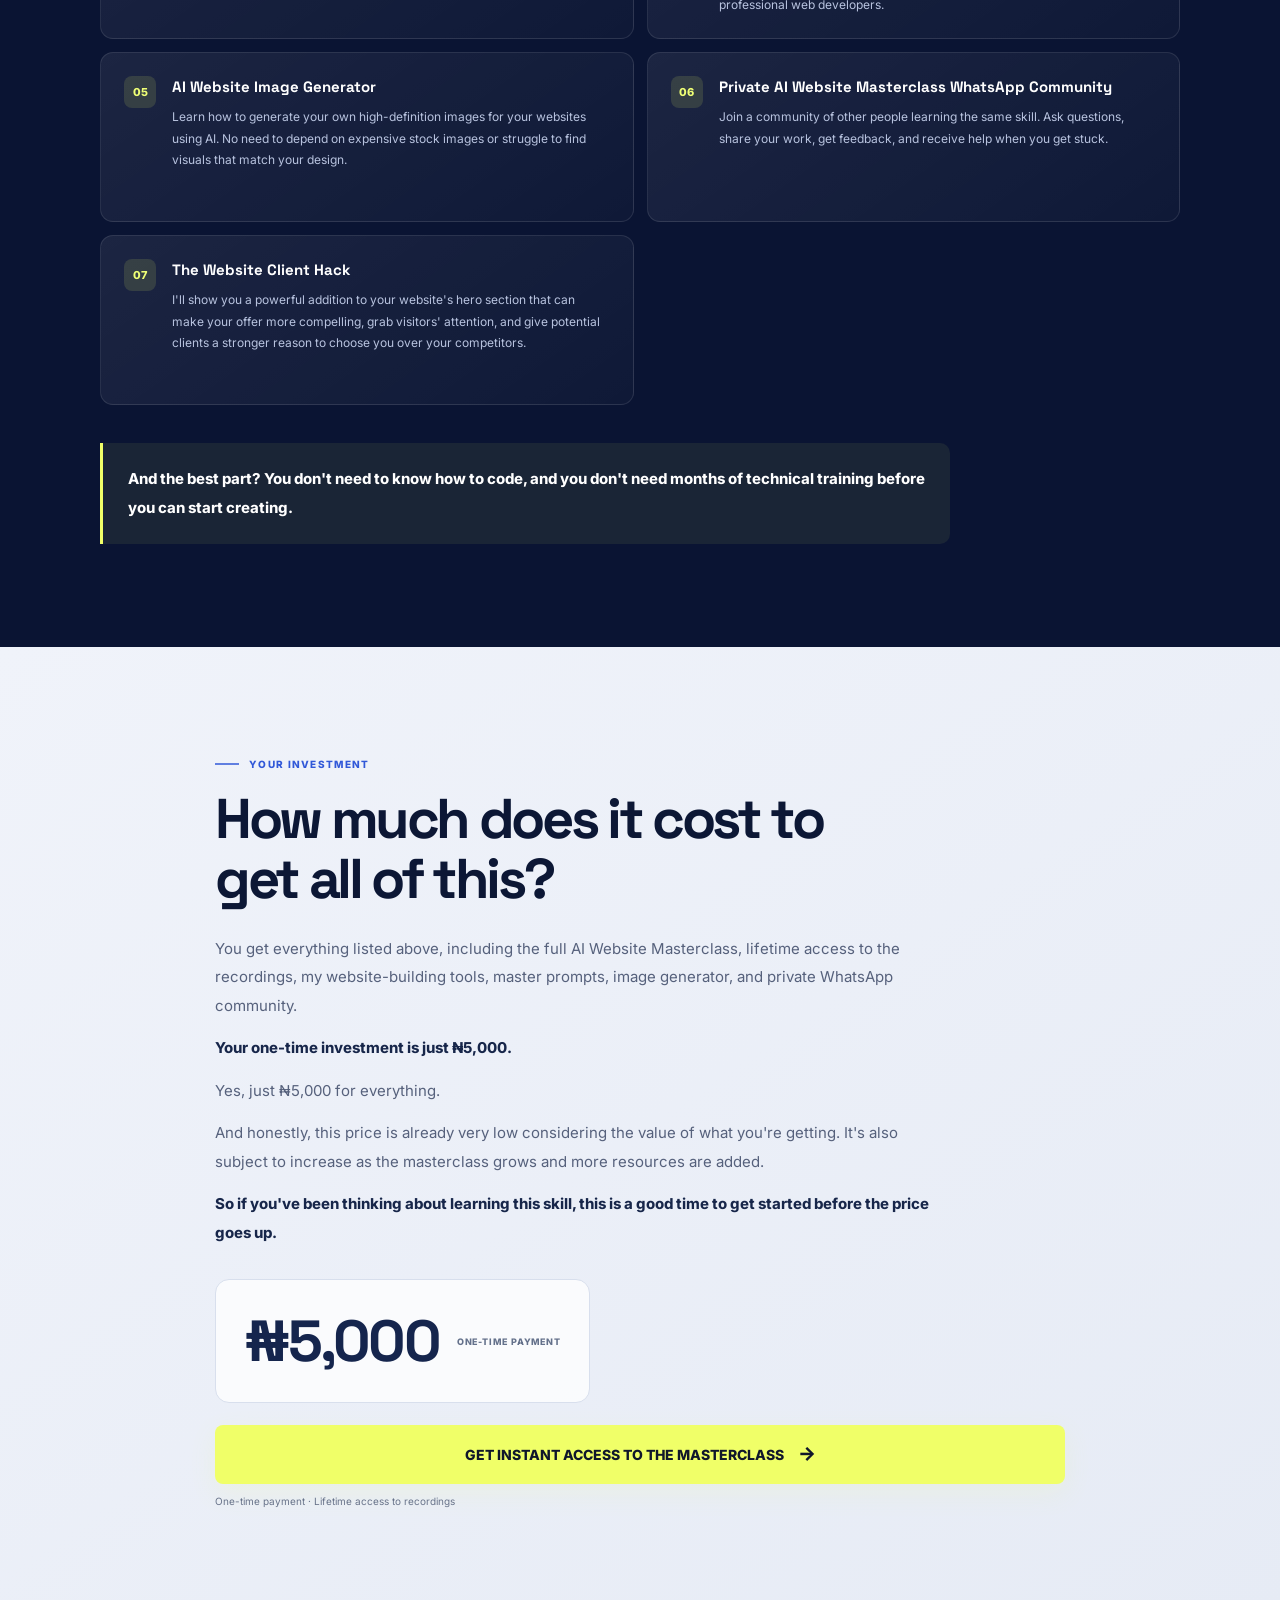
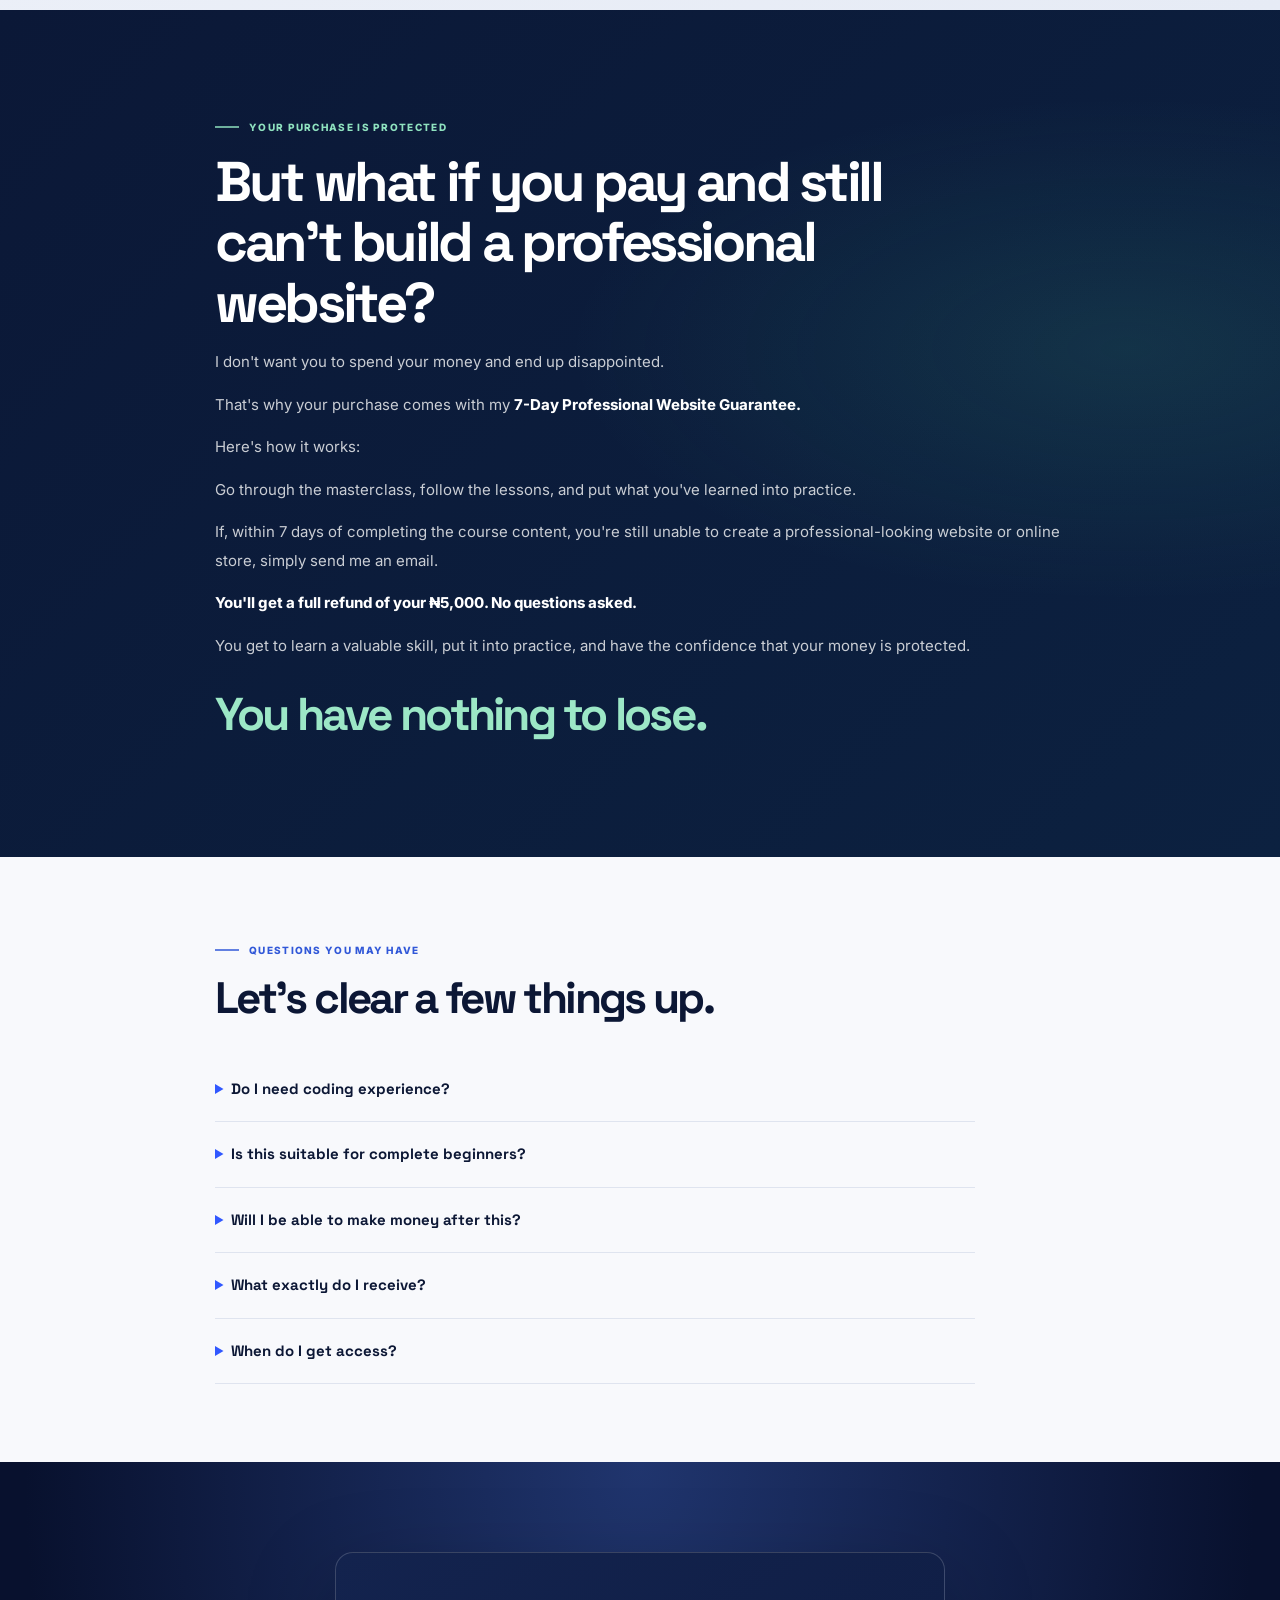
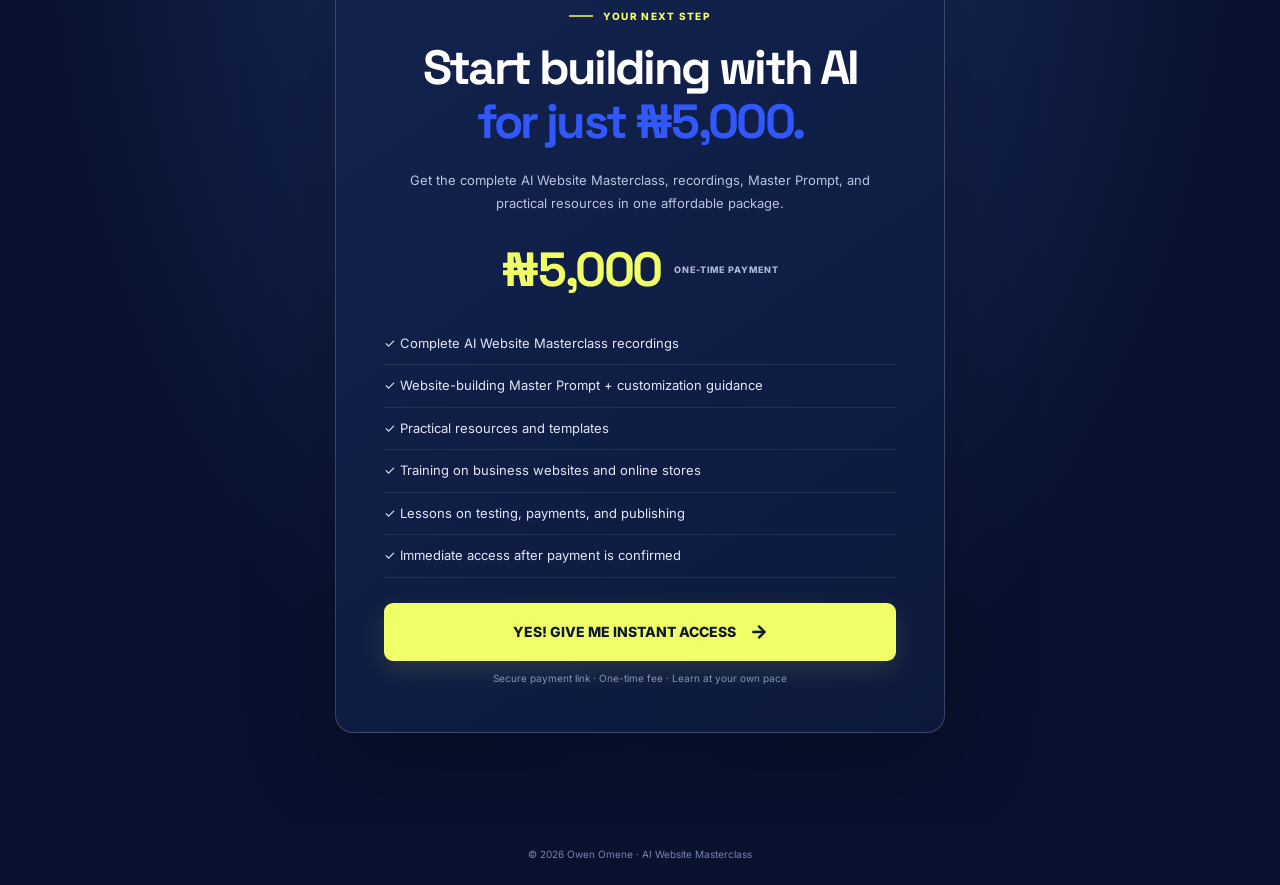
==== commit 7986755b: "Add files via upload" ====
--- a/sales/index.html
+++ b/sales/index.html
@@ -66,23 +66,36 @@
 });
 </script>
 <script src="https://fast.wistia.com/player.js" async></script>
-<script src="https://fast.wistia.com/embed/hnkz63jg59.js" async type="module"></script>
+<script src="https://fast.wistia.com/embed/k1x29yxn5w.js" async type="module"></script>
 <style>
-  wistia-player[media-id='hnkz63jg59']:not(:defined) {
+  wistia-player[media-id='k1x29yxn5w']:not(:defined) {
     display: block;
     width: 100%;
     padding-top: 112.78%;
-    background: center / contain no-repeat url('https://fast.wistia.com/embed/medias/hnkz63jg59/swatch');
+    background: center / contain no-repeat url('https://fast.wistia.com/embed/medias/k1x29yxn5w/swatch');
     filter: blur(5px);
+  }
+</style>
+<style>
+  .sales-video-cta[hidden], .sales-video-note[hidden] { display: none !important; }
+  .sales-video-cta.is-revealed, .sales-video-note.is-revealed {
+    animation: salesCtaReveal 550ms ease both;
+  }
+  @keyframes salesCtaReveal {
+    from { opacity: 0; transform: translateY(12px); }
+    to { opacity: 1; transform: translateY(0); }
+  }
+  @media (prefers-reduced-motion: reduce) {
+    .sales-video-cta.is-revealed, .sales-video-note.is-revealed { animation: none; }
   }
 </style>
 </head><body class="sales-body">
 <main>
 <section class="sales-video-hero">
 <div class="sales-timer-row"><span>Watch the free video on how to build websites with AI</span><div class="timer-boxes" aria-label="Offer timer"><div><strong id="timer-hours">00</strong><small>h</small></div><div><strong id="timer-minutes">30</strong><small>m</small></div><div><strong id="timer-seconds">00</strong><small>s</small></div></div></div>
-<div class="sales-video-frame" id="sales-video"><wistia-player media-id="hnkz63jg59" aspect="0.8866995073891626"></wistia-player></div>
-<a class="sales-video-cta" data-buy href="#checkout-note">Get the AI Website Masterclass <span>→</span></a>
-<p class="sales-video-note">One-time payment of ₦5,000 · Immediate access after payment</p>
+<div class="sales-video-frame" id="sales-video"><wistia-player id="masterclass-video" media-id="k1x29yxn5w" aspect="0.8866995073891626"></wistia-player></div>
+<a class="sales-video-cta" data-buy href="#checkout-note" hidden>Get the AI Website Masterclass <span>→</span></a>
+<p class="sales-video-note" hidden>One-time payment of ₦5,000 · Immediate access after payment</p>
 </section>
 
 <section class="light-section opportunity-section"><div class="section-inner">
@@ -154,4 +167,44 @@
 if(h)h.textContent=String(hours).padStart(2,'0');if(m)m.textContent=String(minutes).padStart(2,'0');if(sec)sec.textContent=String(seconds).padStart(2,'0');
 if(remaining>0)remaining--;else remaining=SALES_TIMER_MINUTES*60;}
 tick();setInterval(tick,1000);})();
-</script></body></html>
+</script><script>
+// Reveal the video CTA when the Wistia video reaches 7:00 (420 seconds).
+// This follows the video's playback position, not time spent on the page.
+(() => {
+  const REVEAL_AT_SECONDS = 7 * 60;
+
+  function setupVideoCta() {
+    const player = document.getElementById('masterclass-video');
+    const button = document.querySelector('.sales-video-cta');
+    const note = document.querySelector('.sales-video-note');
+    if (!player || !button || !note) return;
+
+    let revealed = false;
+    function revealIfTimeReached() {
+      if (revealed) return;
+      const currentTime = Number(player.currentTime || 0);
+      if (currentTime >= REVEAL_AT_SECONDS) {
+        revealed = true;
+        [button, note].forEach((element) => {
+          element.hidden = false;
+          element.classList.add('is-revealed');
+        });
+      }
+    }
+
+    // Wistia player events detect normal playback and direct seeking.
+    player.addEventListener('time-update', revealIfTimeReached);
+    player.addEventListener('seeked', revealIfTimeReached);
+    player.addEventListener('api-ready', revealIfTimeReached);
+    player.addEventListener('second-change', revealIfTimeReached);
+    revealIfTimeReached();
+  }
+
+  if (document.readyState === 'loading') {
+    document.addEventListener('DOMContentLoaded', setupVideoCta, { once: true });
+  } else {
+    setupVideoCta();
+  }
+})();
+</script>
+</body></html>
